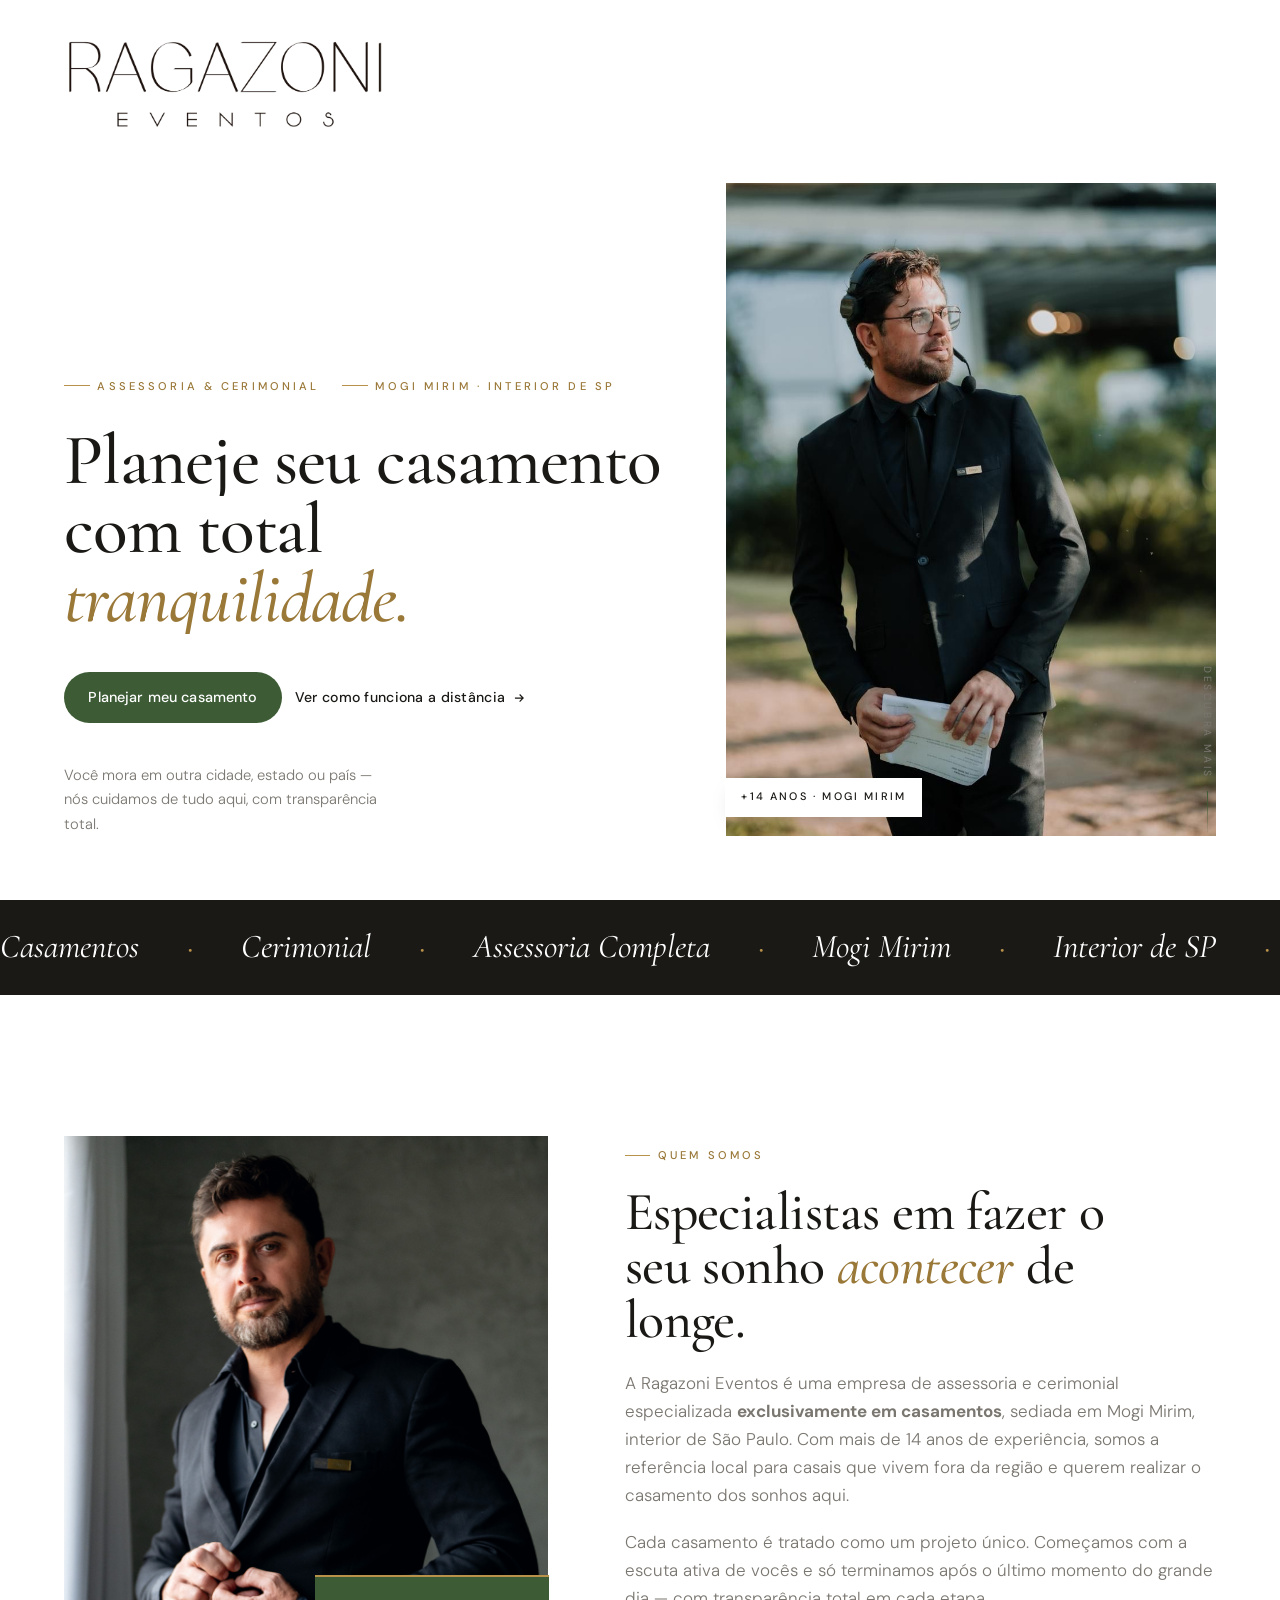
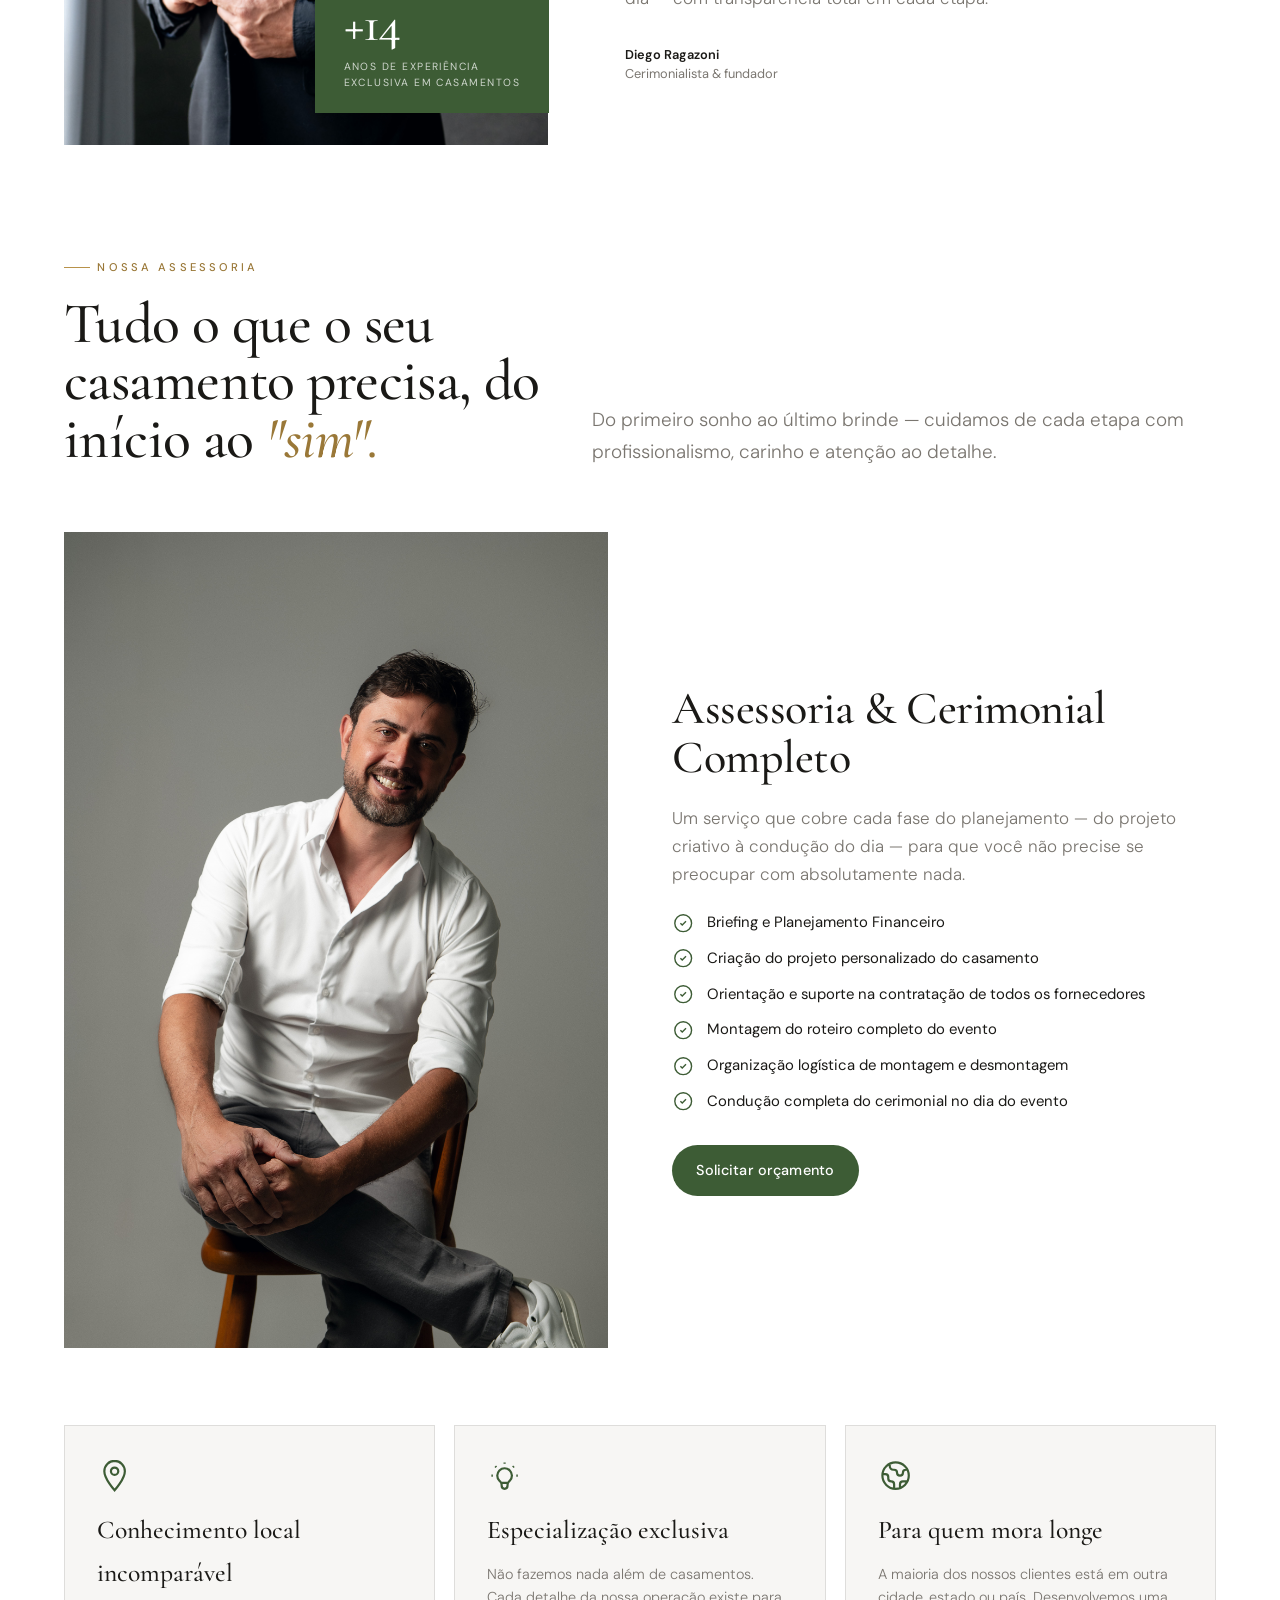
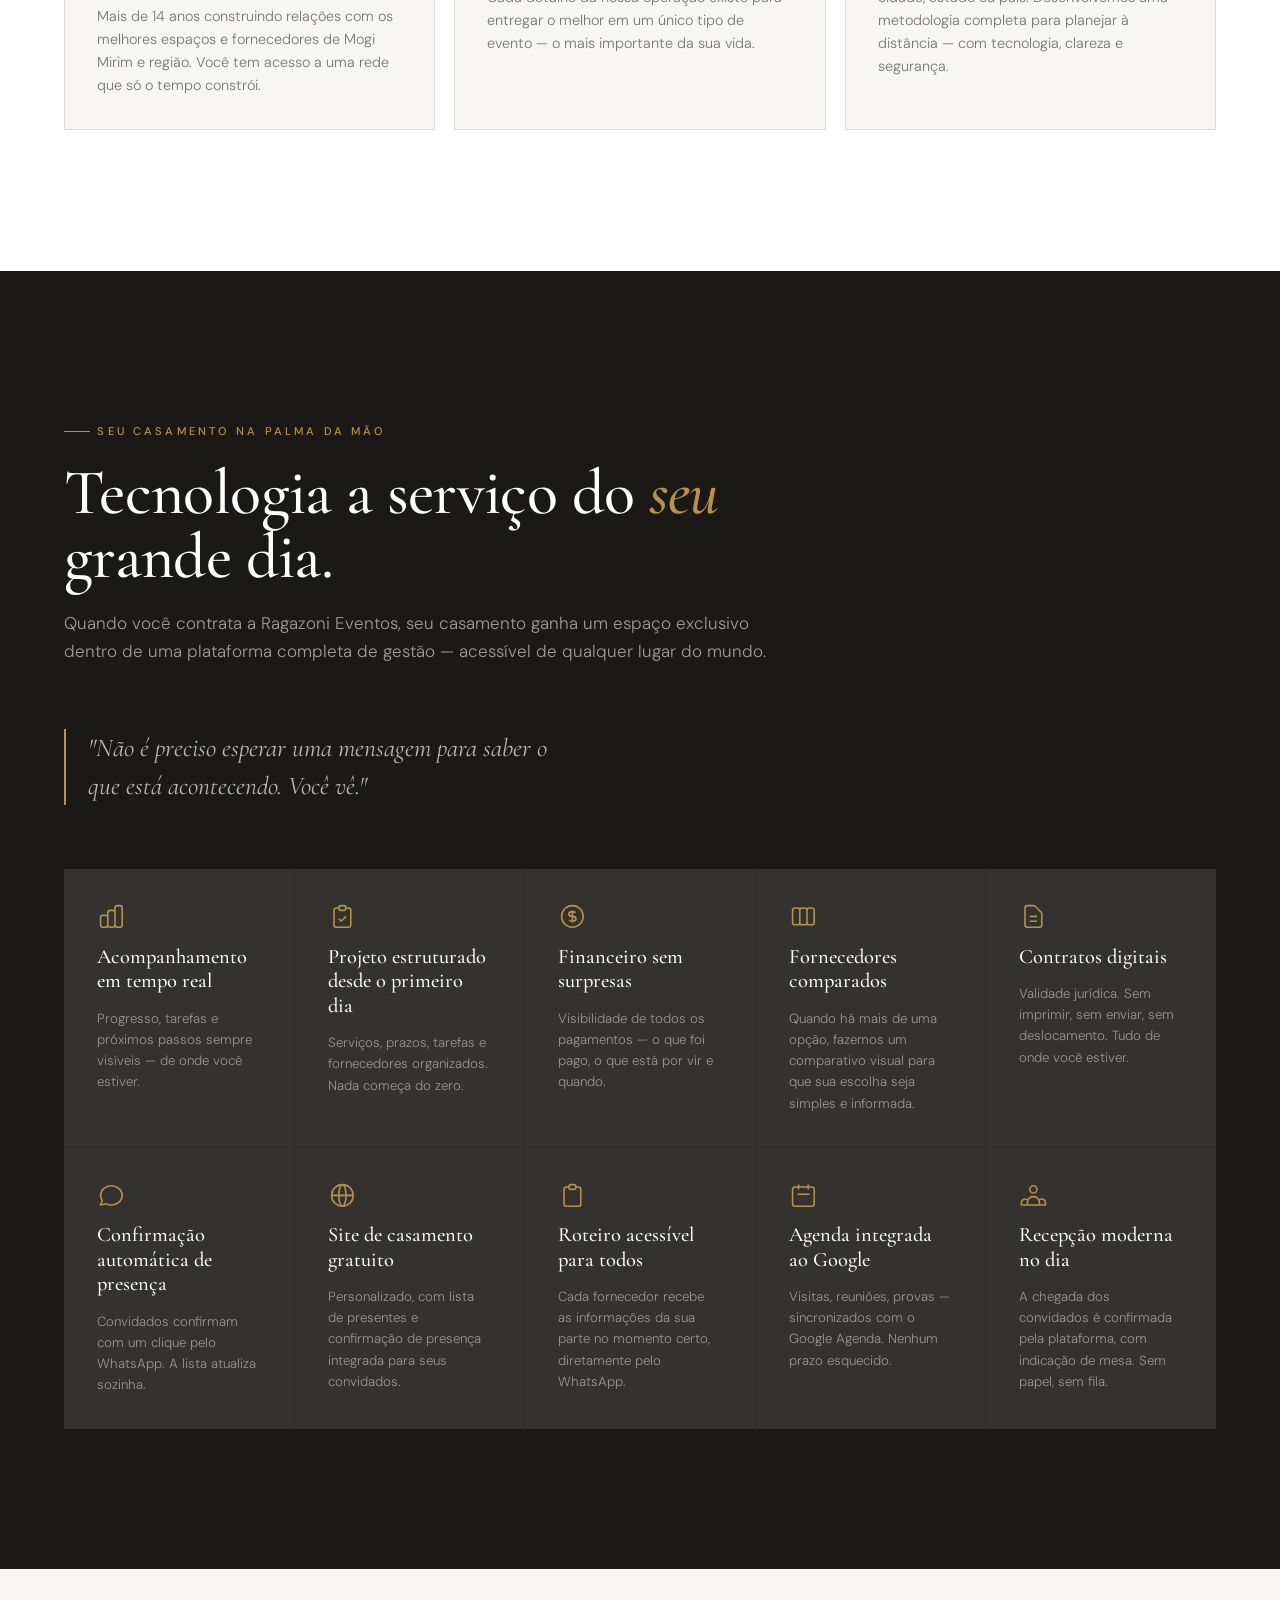
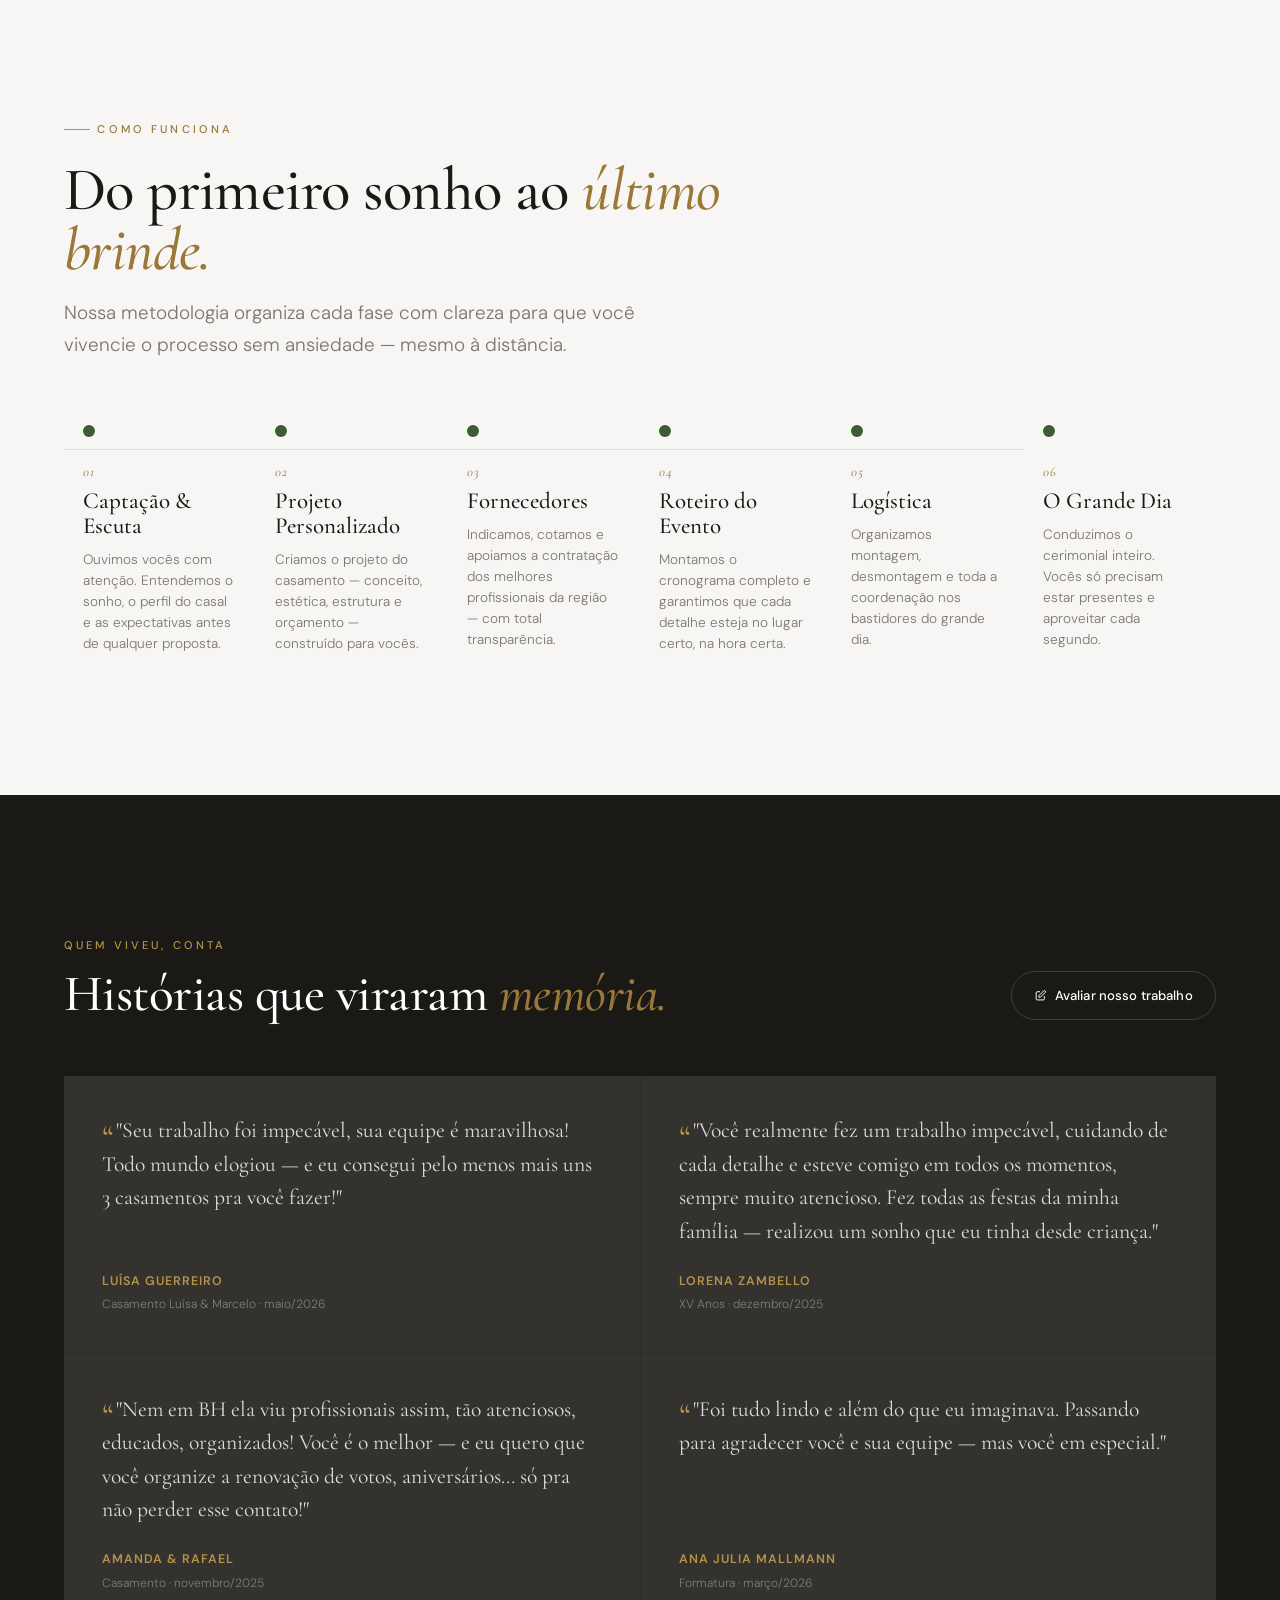
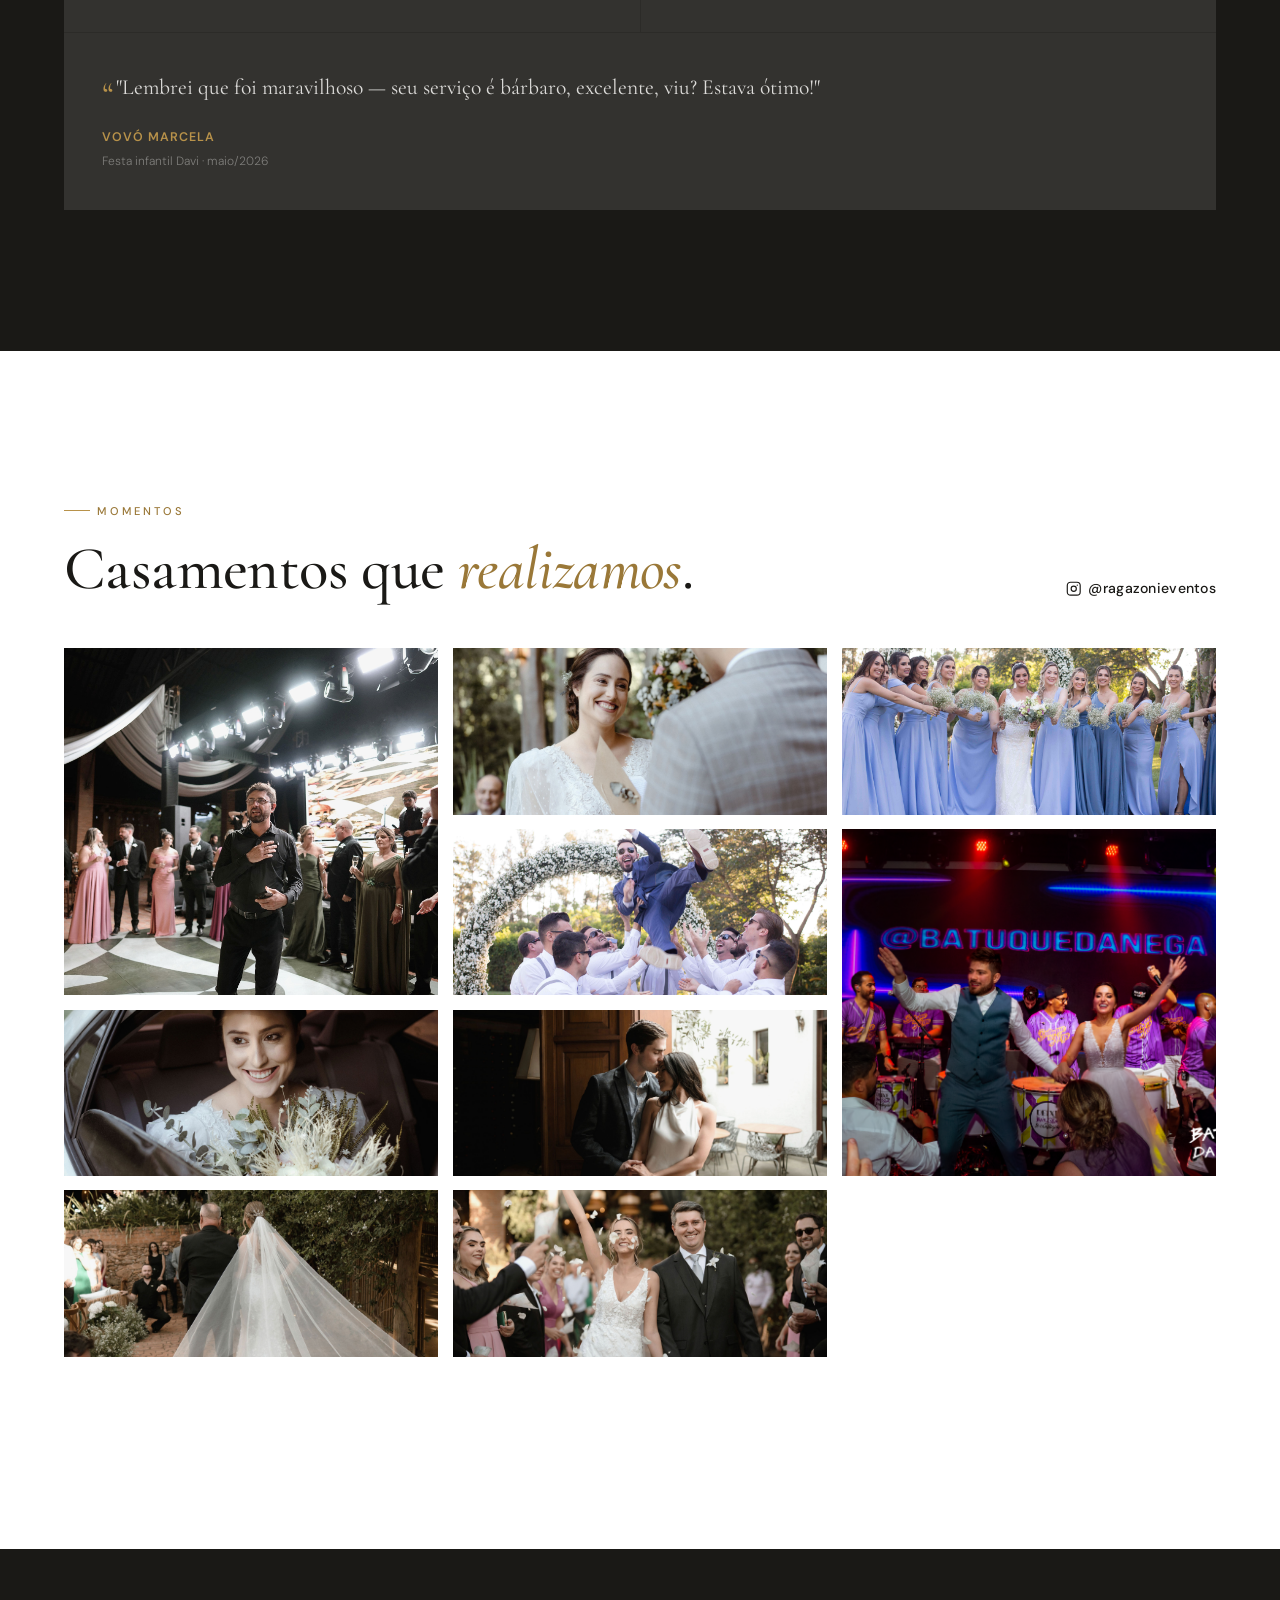
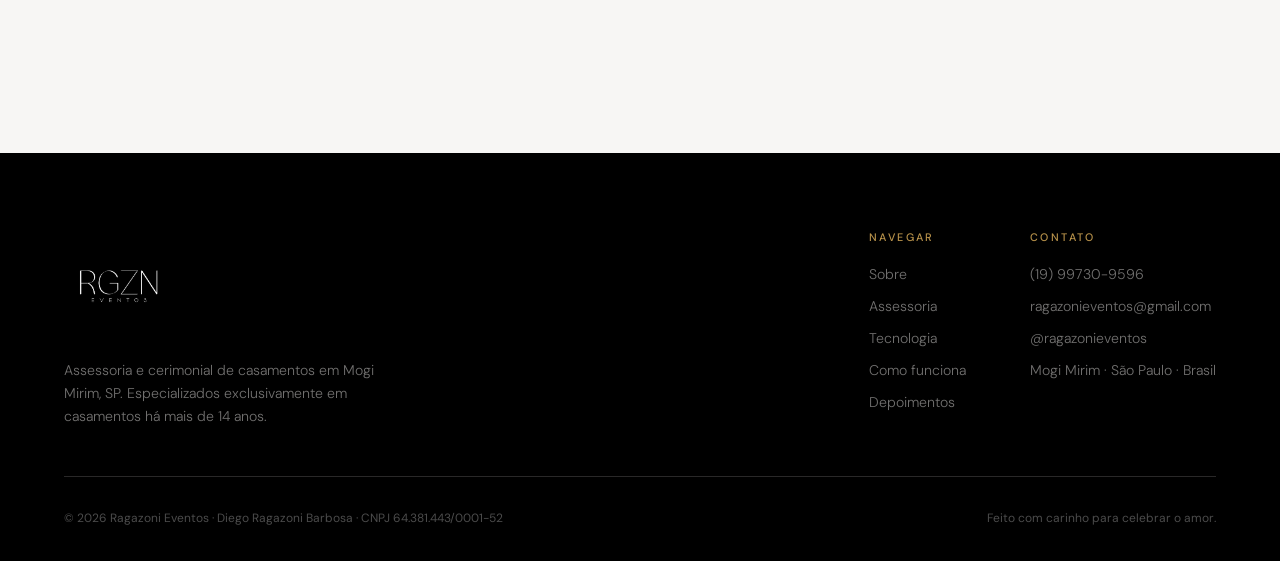
==== index.html @ 775c75b3 "Fotos reais adicionadas" ====
<!DOCTYPE html>
<html lang="pt-BR">
<head>
<meta charset="UTF-8" />
<meta name="viewport" content="width=device-width, initial-scale=1.0" />
<title>Ragazoni Eventos — Assessoria &amp; Cerimonial de Casamentos</title>
<meta name="description" content="Assessoria e cerimonial de casamentos em Mogi Mirim, interior de SP. Especialistas com mais de 14 anos de experiência — planejamento completo, presencial ou à distância." />
<template id="__bundler_thumbnail" data-bg-color="#FFFFFF">
  <svg viewBox="0 0 400 400" xmlns="http://www.w3.org/2000/svg">
    <rect width="400" height="400" fill="#FFFFFF"/>
    <text x="200" y="170" font-family="Georgia,serif" font-size="72" font-weight="300" fill="#1A1916" text-anchor="middle" letter-spacing="8">RGZN</text>
    <text x="200" y="215" font-family="Georgia,serif" font-size="18" fill="#1A1916" text-anchor="middle" letter-spacing="14">EVENTOS</text>
    <line x1="120" y1="240" x2="280" y2="240" stroke="#3d5c35" stroke-width="1.5"/>
    <text x="200" y="268" font-family="Georgia,serif" font-size="13" fill="#b8924a" text-anchor="middle" letter-spacing="4">MOGI MIRIM · SP</text>
  </svg>
</template>
<link rel="stylesheet" href="styles.css" />
</head>
<body>

<!-- ============ NAV ============ -->
<header class="nav" id="nav">
  <div class="container nav-inner">
    <a href="#topo" aria-label="Ragazoni Eventos — Início">
      <img src="logo-horizontal.jpg" alt="Ragazoni Eventos" class="brand-logo" />
    </a>
    <nav class="nav-links">
      <a href="#sobre">Sobre</a>
      <a href="#assessoria">Assessoria</a>
      <a href="#tecnologia">Tecnologia</a>
      <a href="#como">Como funciona</a>
      <a href="#depoimentos">Depoimentos</a>
      <a href="#contato">Contato</a>
    </nav>
    <div class="nav-cta">
      <a href="https://wa.me/5519997309596" target="_blank" rel="noopener" class="btn btn-primary">
        <svg viewBox="0 0 24 24" fill="currentColor"><path d="M.057 24l1.687-6.163a11.867 11.867 0 01-1.587-5.946C.16 5.335 5.495 0 12.05 0a11.82 11.82 0 018.413 3.488 11.82 11.82 0 013.48 8.414c-.003 6.557-5.338 11.892-11.893 11.892a11.9 11.9 0 01-5.688-1.448L.057 24zm6.597-3.807c1.676.995 3.276 1.591 5.392 1.592 5.448 0 9.886-4.434 9.889-9.885.002-5.462-4.415-9.89-9.881-9.892-5.452 0-9.887 4.434-9.889 9.884-.001 2.225.651 3.891 1.746 5.634l-.999 3.648 3.742-.981z"/></svg>
        Falar conosco
      </a>
      <button class="nav-burger" id="burger" aria-label="Menu"><span></span><span></span><span></span></button>
    </div>
  </div>
</header>

<!-- ============ MOBILE MENU ============ -->
<nav class="mobile-menu" id="mobileMenu">
  <a href="#sobre">Sobre <span>01</span></a>
  <a href="#assessoria">Assessoria <span>02</span></a>
  <a href="#tecnologia">Tecnologia <span>03</span></a>
  <a href="#como">Como funciona <span>04</span></a>
  <a href="#depoimentos">Depoimentos <span>05</span></a>
  <a href="#playlists">Playlists <span>06</span></a>
  <a href="#contato">Contato <span>07</span></a>
  <div class="mm-foot">Mogi Mirim · SP · @ragazonieventos</div>
</nav>

<main id="topo">

  <!-- ============ HERO ============ -->
  <section class="hero container" data-screen-label="Hero">
    <div class="hero-grid">
      <div class="hero-copy">
        <div class="hero-tag">
          <span class="eyebrow">Assessoria &amp; Cerimonial</span>
          <span class="eyebrow">Mogi Mirim · Interior de SP</span>
        </div>
        <h1>
          <span class="word"><span style="--wd:.05s">Planeje</span></span>
          <span class="word"><span style="--wd:.12s">seu</span></span>
          <span class="word"><span style="--wd:.19s">casamento</span></span><br/>
          <span class="word"><span style="--wd:.26s">com</span></span>
          <span class="word"><span style="--wd:.33s">total</span></span><br/>
          <span class="word"><span style="--wd:.40s"><em>tranquilidade.</em></span></span>
        </h1>
        <div class="hero-bottom">
          <div class="hero-actions">
            <a href="#contato" class="btn btn-primary">Planejar meu casamento</a>
            <a href="#tecnologia" class="link-arrow">Ver como funciona a distância
              <svg viewBox="0 0 24 24" fill="none" stroke="currentColor" stroke-width="2"><path d="M5 12h14M13 6l6 6-6 6"/></svg>
            </a>
          </div>
          <p class="hero-note">Você mora em outra cidade, estado ou país — nós cuidamos de tudo aqui, com transparência total.</p>
        </div>
      </div>
      <figure class="hero-figure" data-reveal style="--d:.2s">
        <img src="hero.jpeg" alt="Diego Ragazoni — Cerimonialista" style="width:100%;height:100%;object-fit:cover;display:block;" />
        <figcaption class="fig-cap">+14 anos · Mogi Mirim</figcaption>
      </figure>
    </div>
    <div class="hero-scroll">Descubra mais</div>
  </section>

  <!-- ============ MARQUEE ============ -->
  <div class="marquee" aria-hidden="true">
    <div class="marquee-track">
      <span>Casamentos</span><span>Cerimonial</span><span>Assessoria Completa</span><span>Mogi Mirim</span><span>Interior de SP</span><span>Planejamento à Distância</span>
      <span>Casamentos</span><span>Cerimonial</span><span>Assessoria Completa</span><span>Mogi Mirim</span><span>Interior de SP</span><span>Planejamento à Distância</span>
    </div>
  </div>

  <!-- ============ SOBRE ============ -->
  <section class="section" id="sobre" data-screen-label="Sobre" style="padding-bottom:clamp(2rem,4vw,4rem)">
    <div class="container sobre-grid">
      <figure class="sobre-figure" data-reveal>
        <img src="sobre.jpg" alt="Diego Ragazoni — Cerimonialista & Fundador" style="width:100%;flex:1;min-height:480px;object-fit:cover;display:block;" />
        <div class="sobre-card">
          <div class="sc-num">+14</div>
          <div class="sc-label">anos de experiência<br/>exclusiva em casamentos</div>
        </div>
      </figure>
      <div class="sobre-body" data-reveal style="--d:.12s">
        <span class="eyebrow">Quem somos</span>
        <h2 class="display">Especialistas em fazer o seu sonho <em>acontecer</em> de longe.</h2>
        <p>A Ragazoni Eventos é uma empresa de assessoria e cerimonial especializada <strong>exclusivamente em casamentos</strong>, sediada em Mogi Mirim, interior de São Paulo. Com mais de 14 anos de experiência, somos a referência local para casais que vivem fora da região e querem realizar o casamento dos sonhos aqui.</p>
        <p>Cada casamento é tratado como um projeto único. Começamos com a escuta ativa de vocês e só terminamos após o último momento do grande dia — com transparência total em cada etapa.</p>
        <div class="sign">
          <span class="who"><b>Diego Ragazoni</b><br/><span>Cerimonialista &amp; fundador</span></span>
        </div>
      </div>
    </div>
    
  </section>

  <!-- ============ ASSESSORIA ============ -->
  <section class="section" id="assessoria" data-screen-label="Assessoria" style="padding-top:clamp(2rem,4vw,4rem)">
    <div class="container">
      <div class="serv-head" data-reveal>
        <div>
          <span class="eyebrow">Nossa assessoria</span>
          <h2 class="display" style="margin-top:1.2rem">Tudo o que o seu casamento precisa, do início ao <em>"sim".</em></h2>
        </div>
        <p class="lead">Do primeiro sonho ao último brinde — cuidamos de cada etapa com profissionalismo, carinho e atenção ao detalhe.</p>
      </div>

      <div class="serv-main" data-reveal>
        <img src="assessoria.jpeg" alt="Assessoria Ragazoni Eventos" style="width:100%;height:100%;min-height:420px;object-fit:cover;display:block;" />
        <div class="serv-body">
          <h3 class="display">Assessoria &amp; Cerimonial Completo</h3>
          <p>Um serviço que cobre cada fase do planejamento — do projeto criativo à condução do dia — para que você não precise se preocupar com absolutamente nada.</p>
          <div class="incl-list">
            <div class="incl-item">
              <span class="ic"><svg viewBox="0 0 24 24" fill="none" stroke="currentColor" stroke-width="1.5"><path d="M9 12l2 2 4-4"/><circle cx="12" cy="12" r="9"/></svg></span>
              <span>Briefing e Planejamento Financeiro</span>
            </div>
            <div class="incl-item">
              <span class="ic"><svg viewBox="0 0 24 24" fill="none" stroke="currentColor" stroke-width="1.5"><path d="M9 12l2 2 4-4"/><circle cx="12" cy="12" r="9"/></svg></span>
              <span>Criação do projeto personalizado do casamento</span>
            </div>
            <div class="incl-item">
              <span class="ic"><svg viewBox="0 0 24 24" fill="none" stroke="currentColor" stroke-width="1.5"><path d="M9 12l2 2 4-4"/><circle cx="12" cy="12" r="9"/></svg></span>
              <span>Orientação e suporte na contratação de todos os fornecedores</span>
            </div>
            <div class="incl-item">
              <span class="ic"><svg viewBox="0 0 24 24" fill="none" stroke="currentColor" stroke-width="1.5"><path d="M9 12l2 2 4-4"/><circle cx="12" cy="12" r="9"/></svg></span>
              <span>Montagem do roteiro completo do evento</span>
            </div>
            <div class="incl-item">
              <span class="ic"><svg viewBox="0 0 24 24" fill="none" stroke="currentColor" stroke-width="1.5"><path d="M9 12l2 2 4-4"/><circle cx="12" cy="12" r="9"/></svg></span>
              <span>Organização logística de montagem e desmontagem</span>
            </div>
            <div class="incl-item">
              <span class="ic"><svg viewBox="0 0 24 24" fill="none" stroke="currentColor" stroke-width="1.5"><path d="M9 12l2 2 4-4"/><circle cx="12" cy="12" r="9"/></svg></span>
              <span>Condução completa do cerimonial no dia do evento</span>
            </div>
          </div>
          <a href="#contato" class="btn btn-primary" style="align-self:flex-start; margin-top:.6rem">Solicitar orçamento</a>
        </div>
      </div>

      <div class="promises" data-reveal>
        <div class="promise">
          <div class="p-icon"><svg viewBox="0 0 24 24" fill="none" stroke="currentColor" stroke-width="1.5"><path d="M12 2C8.13 2 5 5.13 5 9c0 5.25 7 13 7 13s7-7.75 7-13c0-3.87-3.13-7-7-7zm0 9.5c-1.38 0-2.5-1.12-2.5-2.5s1.12-2.5 2.5-2.5 2.5 1.12 2.5 2.5-1.12 2.5-2.5 2.5z"/></svg></div>
          <h4>Conhecimento local incomparável</h4>
          <p>Mais de 14 anos construindo relações com os melhores espaços e fornecedores de Mogi Mirim e região. Você tem acesso a uma rede que só o tempo constrói.</p>
        </div>
        <div class="promise">
          <div class="p-icon"><svg viewBox="0 0 24 24" fill="none" stroke="currentColor" stroke-width="1.5"><path d="M9.663 17h4.673M12 3v1m6.364 1.636l-.707.707M21 12h-1M4 12H3m3.343-5.657l-.707-.707m2.828 9.9a5 5 0 117.072 0l-.548.547A3.374 3.374 0 0014 18.469V19a2 2 0 11-4 0v-.531c0-.895-.356-1.754-.988-2.386l-.548-.547z"/></svg></div>
          <h4>Especialização exclusiva</h4>
          <p>Não fazemos nada além de casamentos. Cada detalhe da nossa operação existe para entregar o melhor em um único tipo de evento — o mais importante da sua vida.</p>
        </div>
        <div class="promise">
          <div class="p-icon"><svg viewBox="0 0 24 24" fill="none" stroke="currentColor" stroke-width="1.5"><path d="M3.055 11H5a2 2 0 012 2v1a2 2 0 002 2 2 2 0 012 2v2.945M8 3.935V5.5A2.5 2.5 0 0010.5 8h.5a2 2 0 012 2 2 2 0 104 0 2 2 0 012-2h1.064M15 20.488V18a2 2 0 012-2h3.064M21 12a9 9 0 11-18 0 9 9 0 0118 0z"/></svg></div>
          <h4>Para quem mora longe</h4>
          <p>A maioria dos nossos clientes está em outra cidade, estado ou país. Desenvolvemos uma metodologia completa para planejar à distância — com tecnologia, clareza e segurança.</p>
        </div>
      </div>
    </div>
  </section>

  <!-- ============ TECNOLOGIA ============ -->
  <section class="section tech" id="tecnologia" data-screen-label="Tecnologia">
    <div class="container">
      <div class="tech-head" data-reveal>
        <span class="eyebrow">Seu casamento na palma da mão</span>
        <h2 class="display">Tecnologia a serviço do <em>seu</em> grande dia.</h2>
        <p>Quando você contrata a Ragazoni Eventos, seu casamento ganha um espaço exclusivo dentro de uma plataforma completa de gestão — acessível de qualquer lugar do mundo.</p>
      </div>
      <p class="tech-quote" data-reveal>"Não é preciso esperar uma mensagem para saber o que está acontecendo. Você vê."</p>
      <div class="tech-grid" data-reveal>
        <div class="tech-card">
          <div class="tc-icon"><svg viewBox="0 0 24 24" fill="none" stroke="currentColor" stroke-width="1.3"><path d="M9 19v-6a2 2 0 00-2-2H5a2 2 0 00-2 2v6a2 2 0 002 2h2a2 2 0 002-2zm0 0V9a2 2 0 012-2h2a2 2 0 012 2v10m-6 0a2 2 0 002 2h2a2 2 0 002-2m0 0V5a2 2 0 012-2h2a2 2 0 012 2v14a2 2 0 01-2 2h-2a2 2 0 01-2-2z"/></svg></div>
          <h4>Acompanhamento em tempo real</h4>
          <p>Progresso, tarefas e próximos passos sempre visíveis — de onde você estiver.</p>
        </div>
        <div class="tech-card">
          <div class="tc-icon"><svg viewBox="0 0 24 24" fill="none" stroke="currentColor" stroke-width="1.3"><path d="M9 5H7a2 2 0 00-2 2v12a2 2 0 002 2h10a2 2 0 002-2V7a2 2 0 00-2-2h-2M9 5a2 2 0 002 2h2a2 2 0 002-2M9 5a2 2 0 012-2h2a2 2 0 012 2m-6 9l2 2 4-4"/></svg></div>
          <h4>Projeto estruturado desde o primeiro dia</h4>
          <p>Serviços, prazos, tarefas e fornecedores organizados. Nada começa do zero.</p>
        </div>
        <div class="tech-card">
          <div class="tc-icon"><svg viewBox="0 0 24 24" fill="none" stroke="currentColor" stroke-width="1.3"><path d="M12 8c-1.657 0-3 .895-3 2s1.343 2 3 2 3 .895 3 2-1.343 2-3 2m0-8c1.11 0 2.08.402 2.599 1M12 8V7m0 1v8m0 0v1m0-1c-1.11 0-2.08-.402-2.599-1M21 12a9 9 0 11-18 0 9 9 0 0118 0z"/></svg></div>
          <h4>Financeiro sem surpresas</h4>
          <p>Visibilidade de todos os pagamentos — o que foi pago, o que está por vir e quando.</p>
        </div>
        <div class="tech-card">
          <div class="tc-icon"><svg viewBox="0 0 24 24" fill="none" stroke="currentColor" stroke-width="1.3"><path d="M9 17V7m0 10a2 2 0 01-2 2H5a2 2 0 01-2-2V7a2 2 0 012-2h2a2 2 0 012 2m0 10a2 2 0 002 2h2a2 2 0 002-2M9 7a2 2 0 012-2h2a2 2 0 012 2m0 10V7m0 10a2 2 0 002 2h2a2 2 0 002-2V7a2 2 0 00-2-2h-2a2 2 0 00-2 2"/></svg></div>
          <h4>Fornecedores comparados</h4>
          <p>Quando há mais de uma opção, fazemos um comparativo visual para que sua escolha seja simples e informada.</p>
        </div>
        <div class="tech-card">
          <div class="tc-icon"><svg viewBox="0 0 24 24" fill="none" stroke="currentColor" stroke-width="1.3"><path d="M9 12h6m-6 4h6m2 5H7a2 2 0 01-2-2V5a2 2 0 012-2h5.586a1 1 0 01.707.293l5.414 5.414a1 1 0 01.293.707V19a2 2 0 01-2 2z"/></svg></div>
          <h4>Contratos digitais</h4>
          <p>Validade jurídica. Sem imprimir, sem enviar, sem deslocamento. Tudo de onde você estiver.</p>
        </div>
        <div class="tech-card">
          <div class="tc-icon"><svg viewBox="0 0 24 24" fill="none" stroke="currentColor" stroke-width="1.3"><path d="M8 12h.01M12 12h.01M16 12h.01M21 12c0 4.418-4.03 8-9 8a9.863 9.863 0 01-4.255-.949L3 20l1.395-3.72C3.512 15.042 3 13.574 3 12c0-4.418 4.03-8 9-8s9 3.582 9 8z"/></svg></div>
          <h4>Confirmação automática de presença</h4>
          <p>Convidados confirmam com um clique pelo WhatsApp. A lista atualiza sozinha.</p>
        </div>
        <div class="tech-card">
          <div class="tc-icon"><svg viewBox="0 0 24 24" fill="none" stroke="currentColor" stroke-width="1.3"><path d="M21 12a9 9 0 01-9 9m9-9a9 9 0 00-9-9m9 9H3m9 9a9 9 0 01-9-9m9 9c1.657 0 3-4.03 3-9s-1.343-9-3-9m0 18c-1.657 0-3-4.03-3-9s1.343-9 3-9m-9 9a9 9 0 019-9"/></svg></div>
          <h4>Site de casamento gratuito</h4>
          <p>Personalizado, com lista de presentes e confirmação de presença integrada para seus convidados.</p>
        </div>
        <div class="tech-card">
          <div class="tc-icon"><svg viewBox="0 0 24 24" fill="none" stroke="currentColor" stroke-width="1.3"><path d="M9 5H7a2 2 0 00-2 2v12a2 2 0 002 2h10a2 2 0 002-2V7a2 2 0 00-2-2h-2M9 5a2 2 0 002 2h2a2 2 0 002-2M9 5a2 2 0 012-2h2a2 2 0 012 2"/></svg></div>
          <h4>Roteiro acessível para todos</h4>
          <p>Cada fornecedor recebe as informações da sua parte no momento certo, diretamente pelo WhatsApp.</p>
        </div>
        <div class="tech-card">
          <div class="tc-icon"><svg viewBox="0 0 24 24" fill="none" stroke="currentColor" stroke-width="1.3"><path d="M8 7V3m8 4V3m-9 8h10M5 21h14a2 2 0 002-2V7a2 2 0 00-2-2H5a2 2 0 00-2 2v12a2 2 0 002 2z"/></svg></div>
          <h4>Agenda integrada ao Google</h4>
          <p>Visitas, reuniões, provas — sincronizados com o Google Agenda. Nenhum prazo esquecido.</p>
        </div>
        <div class="tech-card">
          <div class="tc-icon"><svg viewBox="0 0 24 24" fill="none" stroke="currentColor" stroke-width="1.3"><path d="M17 20h5v-2a3 3 0 00-5.356-1.857M17 20H7m10 0v-2c0-.656-.126-1.283-.356-1.857M7 20H2v-2a3 3 0 015.356-1.857M7 20v-2c0-.656.126-1.283.356-1.857m0 0a5.002 5.002 0 019.288 0M15 7a3 3 0 11-6 0 3 3 0 016 0z"/></svg></div>
          <h4>Recepção moderna no dia</h4>
          <p>A chegada dos convidados é confirmada pela plataforma, com indicação de mesa. Sem papel, sem fila.</p>
        </div>
      </div>
    </div>
  </section>

  <!-- ============ COMO FUNCIONA ============ -->
  <section class="section steps-wrap" id="como" data-screen-label="Como funciona">
    <div class="container">
      <div class="steps-head" data-reveal>
        <span class="eyebrow">Como funciona</span>
        <h2 class="display">Do primeiro sonho ao <em>último brinde.</em></h2>
        <p class="lead">Nossa metodologia organiza cada fase com clareza para que você vivencie o processo sem ansiedade — mesmo à distância.</p>
      </div>
      <div class="steps">
        <div class="step" data-reveal>
          <div class="dot"></div>
          <div class="s-num">01</div>
          <h4>Captação &amp; Escuta</h4>
          <p>Ouvimos vocês com atenção. Entendemos o sonho, o perfil do casal e as expectativas antes de qualquer proposta.</p>
        </div>
        <div class="step" data-reveal style="--d:.07s">
          <div class="dot"></div>
          <div class="s-num">02</div>
          <h4>Projeto Personalizado</h4>
          <p>Criamos o projeto do casamento — conceito, estética, estrutura e orçamento — construído para vocês.</p>
        </div>
        <div class="step" data-reveal style="--d:.14s">
          <div class="dot"></div>
          <div class="s-num">03</div>
          <h4>Fornecedores</h4>
          <p>Indicamos, cotamos e apoiamos a contratação dos melhores profissionais da região — com total transparência.</p>
        </div>
        <div class="step" data-reveal style="--d:.21s">
          <div class="dot"></div>
          <div class="s-num">04</div>
          <h4>Roteiro do Evento</h4>
          <p>Montamos o cronograma completo e garantimos que cada detalhe esteja no lugar certo, na hora certa.</p>
        </div>
        <div class="step" data-reveal style="--d:.28s">
          <div class="dot"></div>
          <div class="s-num">05</div>
          <h4>Logística</h4>
          <p>Organizamos montagem, desmontagem e toda a coordenação nos bastidores do grande dia.</p>
        </div>
        <div class="step" data-reveal style="--d:.35s">
          <div class="dot"></div>
          <div class="s-num">06</div>
          <h4>O Grande Dia</h4>
          <p>Conduzimos o cerimonial inteiro. Vocês só precisam estar presentes e aproveitar cada segundo.</p>
        </div>
      </div>
    </div>
  </section>

  <!-- DEPOIMENTOS -->
  <section class="section depo" id="depoimentos" data-screen-label="Depoimentos">
    <div class="container">
      <div class="depo-head" data-reveal>
        <div>
          <span class="eyebrow center">Quem viveu, conta</span>
          <h2 class="display">Histórias que viraram <em>memória.</em></h2>
        </div>
        <!-- Substitua o link abaixo pelo seu Google Forms ou outro formulário de avaliação -->
        <a href="https://docs.google.com/forms/d/e/1FAIpQLSdpJJK5WQ9oiyHjJHYZZjYs6Ups3S8iKVOfT5JisiOvxKSLsw/viewform" target="_blank" rel="noopener" class="btn btn-ghost on-dark depo-review-btn" id="reviewLink">
          <svg viewBox="0 0 24 24" fill="none" stroke="currentColor" stroke-width="1.8" style="width:1em;height:1em"><path d="M11 5H6a2 2 0 00-2 2v11a2 2 0 002 2h11a2 2 0 002-2v-5m-1.414-9.414a2 2 0 112.828 2.828L11.828 15H9v-2.828l8.586-8.586z"/></svg>
          Avaliar nosso trabalho
        </a>
      </div>

      <div class="depo-grid" data-reveal>
        <blockquote class="depo-card">
          <p>"Seu trabalho foi impecável, sua equipe é maravilhosa! Todo mundo elogiou — e eu consegui pelo menos mais uns 3 casamentos pra você fazer!"</p>
          <footer><strong>Luísa Guerreiro</strong><span>Casamento Luísa &amp; Marcelo · maio/2026</span></footer>
        </blockquote>
        <blockquote class="depo-card">
          <p>"Você realmente fez um trabalho impecável, cuidando de cada detalhe e esteve comigo em todos os momentos, sempre muito atencioso. Fez todas as festas da minha família — realizou um sonho que eu tinha desde criança."</p>
          <footer><strong>Lorena Zambello</strong><span>XV Anos · dezembro/2025</span></footer>
        </blockquote>
        <blockquote class="depo-card">
          <p>"Nem em BH ela viu profissionais assim, tão atenciosos, educados, organizados! Você é o melhor — e eu quero que você organize a renovação de votos, aniversários… só pra não perder esse contato!"</p>
          <footer><strong>Amanda &amp; Rafael</strong><span>Casamento · novembro/2025</span></footer>
        </blockquote>
        <blockquote class="depo-card">
          <p>"Foi tudo lindo e além do que eu imaginava. Passando para agradecer você e sua equipe — mas você em especial."</p>
          <footer><strong>Ana Julia Mallmann</strong><span>Formatura · março/2026</span></footer>
        </blockquote>
        <blockquote class="depo-card">
          <p>"Lembrei que foi maravilhoso — seu serviço é bárbaro, excelente, viu? Estava ótimo!"</p>
          <footer><strong>Vovó Marcela</strong><span>Festa infantil Davi · maio/2026</span></footer>
        </blockquote>
      </div>
    </div>
  </section>

  <!-- GALERIA / INSTAGRAM FEED -->
  <section class="section" id="galeria" data-screen-label="Galeria">
    <div class="container">
      <div class="gal-head" data-reveal>
        <div>
          <span class="eyebrow">Momentos</span>
          <h2 class="display" style="margin-top:1.2rem">Casamentos que <em>realizamos</em>.</h2>
        </div>
        <a href="https://www.instagram.com/ragazonieventos/" target="_blank" rel="noopener" class="link-arrow">
          <svg viewBox="0 0 24 24" fill="none" stroke="currentColor" stroke-width="1.8" style="width:1.1em;height:1.1em"><rect x="2" y="2" width="20" height="20" rx="5"/><circle cx="12" cy="12" r="4"/><circle cx="17.5" cy="6.5" r="1" fill="currentColor" stroke="none"/></svg>
          @ragazonieventos
        </a>
      </div>

      <!-- Feed do Instagram via Behold.so
           PARA ATIVAR:
           1. Crie conta gratuita em https://behold.so
           2. Conecte @ragazonieventos
           3. Copie o Feed ID e substitua "SEU_FEED_ID_AQUI" abaixo -->
      <div class="gallery" data-reveal style="margin-bottom:clamp(2rem,4vw,3.5rem)">
        <img src="gal1.jpg" class="g1" alt="Casamento Ragazoni" style="object-fit:cover;width:100%;height:100%;" />
        <img src="gal2.jpg" class="g2" alt="Casamento Ragazoni" style="object-fit:cover;width:100%;height:100%;" />
        <img src="gal3.jpg" class="g3" alt="Casamento Ragazoni" style="object-fit:cover;width:100%;height:100%;" />
        <img src="gal4.jpg" class="g4" alt="Casamento Ragazoni" style="object-fit:cover;width:100%;height:100%;" />
        <img src="gal5.jpg" class="g5" alt="Casamento Ragazoni" style="object-fit:cover;width:100%;height:100%;" />
        <img src="gal6.jpg" class="g6" alt="Casamento Ragazoni" style="object-fit:cover;width:100%;height:100%;" />
        <img src="gal7.jpg" class="g7" alt="Casamento Ragazoni" style="object-fit:cover;width:100%;height:100%;" />
        <img src="gal8.jpg" class="g8" alt="Casamento Ragazoni" style="object-fit:cover;width:100%;height:100%;" />
        <img src="gal9.jpg" alt="Casamento Ragazoni" style="object-fit:cover;width:100%;height:100%;grid-column:span 2;" />
      </div>

      <div class="insta-feed" id="instaFeed" data-reveal>
        <behold-widget feed-id="JqLHP2plxwGAq8AeRZo6"></behold-widget>
      </div>


    </div>
  </section>

  <!-- SPOTIFY — PLAYLISTS -->
  <section class="section spotify-section" id="playlists" data-screen-label="Playlists">
    <div class="container">
      <div class="spotify-head" data-reveal>
        <div>
          <span class="eyebrow">Trilha sonora do seu casamento</span>
          <h2 class="display" style="margin-top:1.2rem">Playlists criadas para cada <em>momento.</em></h2>
        </div>
        <p class="lead">Do silêncio antes da entrada ao último hit da noite — deixe a música contar a história de vocês.</p>
      </div>
      <div class="spotify-grid" data-reveal>
        <div class="sp-card">
          <div class="sp-label">
            <svg viewBox="0 0 24 24" fill="currentColor" class="sp-icon"><path d="M12 0C5.4 0 0 5.4 0 12s5.4 12 12 12 12-5.4 12-12S18.66 0 12 0zm5.521 17.34c-.24.359-.66.48-1.021.24-2.82-1.74-6.36-2.101-10.561-1.141-.418.122-.779-.179-.899-.539-.12-.421.18-.78.54-.9 4.56-1.021 8.52-.6 11.64 1.32.42.18.479.659.301 1.02zm1.44-3.3c-.301.42-.841.6-1.262.3-3.239-1.98-8.159-2.58-11.939-1.38-.479.12-1.02-.12-1.14-.6-.12-.48.12-1.021.6-1.141C9.6 9.9 15 10.561 18.72 12.84c.361.181.54.78.241 1.2zm.12-3.36C15.24 8.4 8.82 8.16 5.16 9.301c-.6.179-1.2-.181-1.38-.721-.18-.601.18-1.2.72-1.381 4.26-1.26 11.28-1.02 15.721 1.621.539.3.719 1.02.419 1.56-.299.421-1.02.599-1.559.3z"/></svg>
            Início de Festa
          </div>
          <iframe src="https://open.spotify.com/embed/playlist/0Blva4NDQoCldiAorhNxaw?utm_source=generator&theme=0" width="100%" height="152" frameborder="0" allowtransparency="true" allow="autoplay; clipboard-write; encrypted-media; fullscreen; picture-in-picture" loading="lazy" title="Início de Festa"></iframe>
        </div>
        <div class="sp-card">
          <div class="sp-label">
            <svg viewBox="0 0 24 24" fill="currentColor" class="sp-icon"><path d="M12 0C5.4 0 0 5.4 0 12s5.4 12 12 12 12-5.4 12-12S18.66 0 12 0zm5.521 17.34c-.24.359-.66.48-1.021.24-2.82-1.74-6.36-2.101-10.561-1.141-.418.122-.779-.179-.899-.539-.12-.421.18-.78.54-.9 4.56-1.021 8.52-.6 11.64 1.32.42.18.479.659.301 1.02zm1.44-3.3c-.301.42-.841.6-1.262.3-3.239-1.98-8.159-2.58-11.939-1.38-.479.12-1.02-.12-1.14-.6-.12-.48.12-1.021.6-1.141C9.6 9.9 15 10.561 18.72 12.84c.361.181.54.78.241 1.2zm.12-3.36C15.24 8.4 8.82 8.16 5.16 9.301c-.6.179-1.2-.181-1.38-.721-.18-.601.18-1.2.72-1.381 4.26-1.26 11.28-1.02 15.721 1.621.539.3.719 1.02.419 1.56-.299.421-1.02.599-1.559.3z"/></svg>
            Cerimônias com Voz
          </div>
          <iframe src="https://open.spotify.com/embed/playlist/24ijDh5BwjC6wmufmNQzgz?utm_source=generator&theme=0" width="100%" height="152" frameborder="0" allowtransparency="true" allow="autoplay; clipboard-write; encrypted-media; fullscreen; picture-in-picture" loading="lazy" title="Cerimônias com Voz"></iframe>
        </div>
        <div class="sp-card">
          <div class="sp-label">
            <svg viewBox="0 0 24 24" fill="currentColor" class="sp-icon"><path d="M12 0C5.4 0 0 5.4 0 12s5.4 12 12 12 12-5.4 12-12S18.66 0 12 0zm5.521 17.34c-.24.359-.66.48-1.021.24-2.82-1.74-6.36-2.101-10.561-1.141-.418.122-.779-.179-.899-.539-.12-.421.18-.78.54-.9 4.56-1.021 8.52-.6 11.64 1.32.42.18.479.659.301 1.02zm1.44-3.3c-.301.42-.841.6-1.262.3-3.239-1.98-8.159-2.58-11.939-1.38-.479.12-1.02-.12-1.14-.6-.12-.48.12-1.021.6-1.141C9.6 9.9 15 10.561 18.72 12.84c.361.181.54.78.241 1.2zm.12-3.36C15.24 8.4 8.82 8.16 5.16 9.301c-.6.179-1.2-.181-1.38-.721-.18-.601.18-1.2.72-1.381 4.26-1.26 11.28-1.02 15.721 1.621.539.3.719 1.02.419 1.56-.299.421-1.02.599-1.559.3z"/></svg>
            Recepção do Brinde até o Final
          </div>
          <iframe src="https://open.spotify.com/embed/playlist/41YlU81FeG4RvVCF1lmFpB?utm_source=generator&theme=0" width="100%" height="152" frameborder="0" allowtransparency="true" allow="autoplay; clipboard-write; encrypted-media; fullscreen; picture-in-picture" loading="lazy" title="Recepção do Brinde até o Final"></iframe>
        </div>
        <div class="sp-card">
          <div class="sp-label">
            <svg viewBox="0 0 24 24" fill="currentColor" class="sp-icon"><path d="M12 0C5.4 0 0 5.4 0 12s5.4 12 12 12 12-5.4 12-12S18.66 0 12 0zm5.521 17.34c-.24.359-.66.48-1.021.24-2.82-1.74-6.36-2.101-10.561-1.141-.418.122-.779-.179-.899-.539-.12-.421.18-.78.54-.9 4.56-1.021 8.52-.6 11.64 1.32.42.18.479.659.301 1.02zm1.44-3.3c-.301.42-.841.6-1.262.3-3.239-1.98-8.159-2.58-11.939-1.38-.479.12-1.02-.12-1.14-.6-.12-.48.12-1.021.6-1.141C9.6 9.9 15 10.561 18.72 12.84c.361.181.54.78.241 1.2zm.12-3.36C15.24 8.4 8.82 8.16 5.16 9.301c-.6.179-1.2-.181-1.38-.721-.18-.601.18-1.2.72-1.381 4.26-1.26 11.28-1.02 15.721 1.621.539.3.719 1.02.419 1.56-.299.421-1.02.599-1.559.3z"/></svg>
            Cerimônias Instrumental
          </div>
          <iframe src="https://open.spotify.com/embed/playlist/6C3REPRrpHgk3nFzubXErd?utm_source=generator&theme=0" width="100%" height="152" frameborder="0" allowtransparency="true" allow="autoplay; clipboard-write; encrypted-media; fullscreen; picture-in-picture" loading="lazy" title="Cerimônias Instrumental"></iframe>
        </div>
      </div>
    </div>
  </section>

  <!-- ============ CONTATO ============ -->
  <section class="section contato" id="contato" data-screen-label="Contato">
    <div class="container contato-grid">
      <div class="contato-left" data-reveal>
        <span class="eyebrow">Vamos conversar</span>
        <h2 class="display">Bora tirar o seu casamento <em>do papel?</em></h2>
        <p class="lead">Conte um pouco sobre o seu sonho. Respondemos pelo WhatsApp com clareza, sem compromisso — mesmo que vocês estejam do outro lado do mundo.</p>
        <div class="contato-meta">
          <div class="cmeta">
            <span class="ic"><svg viewBox="0 0 24 24" fill="currentColor"><path d="M.057 24l1.687-6.163a11.867 11.867 0 01-1.587-5.946C.16 5.335 5.495 0 12.05 0a11.82 11.82 0 018.413 3.488 11.82 11.82 0 013.48 8.414c-.003 6.557-5.338 11.892-11.893 11.892a11.9 11.9 0 01-5.688-1.448L.057 24zm6.597-3.807c1.676.995 3.276 1.591 5.392 1.592 5.448 0 9.886-4.434 9.889-9.885.002-5.462-4.415-9.89-9.881-9.892-5.452 0-9.887 4.434-9.889 9.884-.001 2.225.651 3.891 1.746 5.634l-.999 3.648 3.742-.981z"/></svg></span>
            <div><div class="t">WhatsApp</div><a class="v" href="https://wa.me/5519997309596" target="_blank" rel="noopener">(19) 99730-9596</a></div>
          </div>
          <div class="cmeta">
            <span class="ic"><svg viewBox="0 0 24 24" fill="none" stroke="currentColor" stroke-width="1.5"><path d="M3 8l7.89 5.26a2 2 0 002.22 0L21 8M5 19h14a2 2 0 002-2V7a2 2 0 00-2-2H5a2 2 0 00-2 2v10a2 2 0 002 2z"/></svg></span>
            <div><div class="t">E-mail</div><a class="v" href="mailto:ragazonieventos@gmail.com">ragazonieventos@gmail.com</a></div>
          </div>
          <div class="cmeta">
            <span class="ic"><svg viewBox="0 0 24 24" fill="none" stroke="currentColor" stroke-width="1.5"><path d="M17.657 16.657L13.414 20.9a1.998 1.998 0 01-2.827 0l-4.244-4.243a8 8 0 1111.314 0z"/><path d="M15 11a3 3 0 11-6 0 3 3 0 016 0z"/></svg></span>
            <div><div class="t">Endereço</div><div class="v">Rua João Miguel Finhane, 244 — Sala 5<br/>Jardim Elite · Mogi Mirim · SP</div></div>
          </div>
          <div class="cmeta">
            <span class="ic"><svg viewBox="0 0 24 24" fill="none" stroke="currentColor" stroke-width="1.5"><rect x="2" y="2" width="20" height="20" rx="5"/><circle cx="12" cy="12" r="4"/><circle cx="17.5" cy="6.5" r="1" fill="currentColor" stroke="none"/></svg></span>
            <div><div class="t">Instagram</div><a class="v" href="https://www.instagram.com/ragazonieventos/" target="_blank" rel="noopener">@ragazonieventos</a></div>
          </div>
        </div>
      </div>

      <form class="form" id="contactForm" data-reveal style="--d:.12s" novalidate>
        <div class="field">
          <label for="nome">Seu nome</label>
          <input type="text" id="nome" name="nome" placeholder="Como podemos chamar vocês?" required />
        </div>
        <div class="row">
          <div class="field">
            <label for="tipo">Data prevista</label>
            <input type="text" id="tipo" name="tipo" placeholder="ex: março/2026 ou a definir" />
          </div>
          <div class="field">
            <label for="cidade">Cidade onde moram</label>
            <input type="text" id="cidade" name="cidade" placeholder="ex: São Paulo – SP" />
          </div>
        </div>
        <div class="field">
          <label for="whats">WhatsApp</label>
          <input type="tel" id="whats" name="whats" placeholder="(00) 00000-0000" required />
        </div>
        <div class="field">
          <label for="msg">Conte sobre o seu sonho</label>
          <textarea id="msg" name="msg" rows="3" placeholder="Número de convidados, estilo, local de interesse..."></textarea>
        </div>
        <button type="submit" class="btn btn-gold">
          <svg viewBox="0 0 24 24" fill="currentColor"><path d="M.057 24l1.687-6.163a11.867 11.867 0 01-1.587-5.946C.16 5.335 5.495 0 12.05 0a11.82 11.82 0 018.413 3.488 11.82 11.82 0 013.48 8.414c-.003 6.557-5.338 11.892-11.893 11.892a11.9 11.9 0 01-5.688-1.448L.057 24zm6.597-3.807c1.676.995 3.276 1.591 5.392 1.592 5.448 0 9.886-4.434 9.889-9.885.002-5.462-4.415-9.89-9.881-9.892-5.452 0-9.887 4.434-9.889 9.884-.001 2.225.651 3.891 1.746 5.634l-.999 3.648 3.742-.981z"/></svg>
          Enviar pelo WhatsApp
        </button>
        <p class="hint">Abrimos uma conversa no WhatsApp com suas informações. Respondemos rapidinho.</p>
      </form>
    </div>
  </section>
</main>

<!-- ============ FOOTER ============ -->
<footer class="footer">
  <div class="container">
    <div class="foot-top">
      <div class="foot-brand">
        <img src="logo-rgzn-white.jpg" alt="Ragazoni Eventos" class="foot-logo" />
        <p>Assessoria e cerimonial de casamentos em Mogi Mirim, SP. Especializados exclusivamente em casamentos há mais de 14 anos.</p>
      </div>
      <div class="foot-cols">
        <div class="foot-col">
          <h5>Navegar</h5>
          <a href="#sobre">Sobre</a>
          <a href="#assessoria">Assessoria</a>
          <a href="#tecnologia">Tecnologia</a>
          <a href="#como">Como funciona</a>
          <a href="#depoimentos">Depoimentos</a>
        </div>
        <div class="foot-col">
          <h5>Contato</h5>
          <a href="https://wa.me/5519997309596" target="_blank" rel="noopener">(19) 99730-9596</a>
          <a href="mailto:ragazonieventos@gmail.com">ragazonieventos@gmail.com</a>
          <a href="https://www.instagram.com/ragazonieventos/" target="_blank" rel="noopener">@ragazonieventos</a>
          <p>Mogi Mirim · São Paulo · Brasil</p>
        </div>
      </div>
    </div>
    <div class="foot-bottom">
      <div>© <span id="year"></span> Ragazoni Eventos · Diego Ragazoni Barbosa · CNPJ 64.381.443/0001-52</div>
      <div>Feito com carinho para celebrar o amor.</div>
    </div>
  </div>
</footer>

<script src="image-slot.js"></script>
<script src="https://w.behold.so/widget.js" type="module"></script>
<script src="script.js"></script>
</body>
</html>
---- styles.css ----
/* ============================================================
   RAGAZONI EVENTOS — Design system v2
   Premium · atemporal · refinado — casamentos exclusivos
   Baseado no briefing oficial da marca
   ============================================================ */

@import url('https://fonts.googleapis.com/css2?family=Cormorant+Garamond:ital,wght@0,400;0,500;0,600;1,400;1,500&family=DM+Sans:ital,opsz,wght@0,9..40,300;0,9..40,400;0,9..40,500;0,9..40,600;1,9..40,400&display=swap');

:root {
  /* palette — briefing oficial */
  --paper:      #FFFFFF;
  --surface:    #F7F6F4;
  --surface-2:  #EEECEA;
  --ink:        #1A1916;
  --ink-soft:   #2e2c28;
  --muted:      #7a7670;
  --muted-2:    #9e9a94;
  --gold:       #b8924a;
  --gold-deep:  #9a7838;
  --gold-soft:  rgba(184,146,74,.14);
  --green:      #3d5c35;
  --green-mid:  #4e7544;
  --green-soft: rgba(61, 92, 53, 0.10);
  --line:       rgba(26, 25, 22, 0.11);
  --line-soft:  rgba(26, 25, 22, 0.07);
  --line-light: rgba(250, 249, 247, 0.16);

  /* type */
  --display: 'Cormorant Garamond', Georgia, serif;
  --sans:    'DM Sans', system-ui, sans-serif;

  /* layout */
  --container: 1280px;
  --pad: clamp(1.25rem, 5vw, 5rem);
  --ease: cubic-bezier(0.22, 1, 0.36, 1);
}

* { margin: 0; padding: 0; box-sizing: border-box; }
html { scroll-behavior: smooth; -webkit-text-size-adjust: 100%; }

body {
  font-family: var(--sans);
  background: var(--paper);
  color: var(--ink);
  line-height: 1.65;
  font-size: 1.0625rem;
  -webkit-font-smoothing: antialiased;
  text-rendering: optimizeLegibility;
  overflow-x: hidden;
}

::selection { background: var(--gold); color: var(--paper); }
img { display: block; max-width: 100%; }
a { color: inherit; text-decoration: none; }
button { font-family: inherit; cursor: pointer; border: none; background: none; }

/* ---------- layout ---------- */
.container {
  width: 100%;
  max-width: var(--container);
  margin: 0 auto;
  padding-inline: var(--pad);
}

.eyebrow {
  font-family: var(--sans);
  font-size: 0.7rem;
  font-weight: 500;
  letter-spacing: 0.28em;
  text-transform: uppercase;
  color: var(--gold-deep);
  display: inline-flex;
  align-items: center;
  gap: 0.7em;
}
.eyebrow::before {
  content: "";
  width: 1.6rem; height: 1px;
  background: var(--gold);
  display: inline-block;
}
.eyebrow.center::before { display: none; }

.display {
  font-family: var(--display);
  font-weight: 500;
  line-height: 1.0;
  letter-spacing: -0.01em;
}
.display em { font-style: italic; color: var(--gold-deep); }

.section { padding-block: clamp(4.5rem, 11vw, 10rem); position: relative; }

.lead {
  font-size: clamp(1rem, 1.5vw, 1.18rem);
  color: var(--muted);
  max-width: 48ch;
  text-wrap: pretty;
  line-height: 1.7;
  font-weight: 300;
}

/* buttons */
.btn {
  display: inline-flex; align-items: center; gap: 0.6em;
  font-weight: 500; font-size: 0.9rem; letter-spacing: 0.01em;
  padding: 0.95em 1.7em; border-radius: 100px;
  transition: transform .4s var(--ease), background .4s var(--ease), color .4s var(--ease), box-shadow .4s var(--ease);
  white-space: nowrap;
}
.btn svg { width: 1.05em; height: 1.05em; }
.btn-primary { background: var(--green); color: var(--paper); }
.btn-primary:hover { background: var(--green-mid); transform: translateY(-2px); box-shadow: 0 14px 36px -14px rgba(26,25,22,.55); }
.btn-gold { background: var(--gold); color: var(--paper); }
.btn-gold:hover { background: var(--gold-deep); transform: translateY(-2px); box-shadow: 0 14px 30px -12px rgba(154,120,56,.55); }
.btn-ghost { border: 1px solid var(--line); color: var(--ink); }
.btn-ghost:hover { border-color: var(--ink); background: var(--ink); color: var(--paper); transform: translateY(-2px); }
.btn-ghost.on-dark { border-color: var(--line-light); color: var(--paper); }
.btn-ghost.on-dark:hover { background: var(--paper); color: var(--ink); border-color: var(--paper); }

.link-arrow {
  display: inline-flex; align-items: center; gap: 0.5em;
  font-weight: 500; font-size: 0.88rem; color: var(--ink); letter-spacing: 0.02em;
}
.link-arrow svg { width: 1em; height: 1em; transition: transform .4s var(--ease); }
.link-arrow:hover svg { transform: translateX(5px); }
.link-arrow.on-gold { color: var(--gold); }

/* reveal */
[data-reveal] {
  opacity: 0; transform: translateY(28px);
  transition: opacity 1s var(--ease), transform 1s var(--ease);
  transition-delay: var(--d, 0s);
}
[data-reveal].is-visible { opacity: 1; transform: none; }
@media (prefers-reduced-motion: reduce) {
  [data-reveal] { opacity: 1; transform: none; transition: none; }
  html { scroll-behavior: auto; }
}

/* ============================================================
   NAV
   ============================================================ */
.nav {
  position: fixed; inset: 0 0 auto 0; z-index: 100;
  transition: background .5s var(--ease), box-shadow .5s var(--ease), padding .5s var(--ease), transform .5s var(--ease);
  padding-block: 2rem;
}
.nav.scrolled {
  background: rgba(255, 255, 255, 0.92);
  backdrop-filter: blur(16px);
  box-shadow: 0 1px 0 var(--line-soft);
  padding-block: 1.2rem;
}
.nav.nav-hidden { transform: translateY(-100%); }
.nav-inner { display: flex; align-items: center; justify-content: space-between; gap: 2rem; }

/* logo image */
.brand-logo { height: 100px; width: auto; mix-blend-mode: multiply; display: block; }
.nav.scrolled .brand-logo { height: 68px; }

/* nav-links hidden — navigation via full-screen menu only */
.nav-links { display: none; }
.nav-cta { display: none; }

.nav-burger { display: flex; width: 28px; height: 28px; flex-direction: column; justify-content: center; gap: 6px; }
.nav-burger span { display: block; height: 1.5px; width: 100%; background: var(--ink); transition: transform .4s var(--ease), opacity .3s; }
.nav-burger.open span:nth-child(1) { transform: translateY(7.5px) rotate(45deg); }
.nav-burger.open span:nth-child(2) { opacity: 0; }
.nav-burger.open span:nth-child(3) { transform: translateY(-7.5px) rotate(-45deg); }

.mobile-menu {
  position: fixed; inset: 0; z-index: 99; background: var(--surface);
  display: flex; flex-direction: column; justify-content: center;
  gap: 0; padding: var(--pad);
  visibility: hidden;
  transform: translateY(-100%); transition: transform .6s var(--ease), visibility 0s .6s;
}
.mobile-menu.open { transform: none; visibility: visible; transition: transform .6s var(--ease), visibility 0s 0s; }
.mobile-menu a {
  font-family: var(--display); font-size: clamp(2rem, 8vw, 3.2rem); font-weight: 500;
  border-bottom: 1px solid var(--line-soft); padding-block: 0.5rem;
  display: flex; justify-content: space-between; align-items: baseline;
}
.mobile-menu a span { font-family: var(--sans); font-size: 0.75rem; color: var(--gold-deep); font-weight: 500; }
.mobile-menu .mm-foot { margin-top: 2rem; font-size: 0.82rem; color: var(--muted); }

/* ============================================================
   HERO
   ============================================================ */
.hero {
  min-height: 100svh; display: flex; align-items: flex-end;
  padding-top: 11rem; padding-bottom: clamp(2rem, 5vw, 4rem); position: relative;
}
.hero-grid {
  display: grid; grid-template-columns: 1.1fr 0.9fr;
  gap: clamp(2rem, 5vw, 5rem); align-items: end; width: 100%;
}
.hero-tag { display: flex; flex-wrap: wrap; gap: 0.5rem 1.4rem; margin-bottom: 2rem; }
.hero h1 {
  font-family: var(--display); font-weight: 500;
  font-size: clamp(2.8rem, 5.6vw, 5.6rem); line-height: 0.96; letter-spacing: -0.015em;
}
.hero h1 em { font-style: italic; color: var(--gold-deep); }
.hero h1 .word { display: inline-block; overflow: hidden; vertical-align: top; }
.hero h1 .word > span {
  display: inline-block; transform: translateY(105%);
  transition: transform 1.1s var(--ease); transition-delay: var(--wd, 0s);
}
.hero.ready h1 .word > span { transform: none; }
.hero-bottom { margin-top: 2.4rem; display: flex; flex-wrap: wrap; gap: 2.5rem; align-items: center; }
.hero-actions { display: flex; gap: 0.8rem; flex-wrap: wrap; }
.hero-note { max-width: 32ch; font-size: 0.92rem; color: var(--muted); font-weight: 300; }
.hero-figure { position: relative; aspect-ratio: 3/4; width: 100%; }
.hero-figure image-slot { width: 100%; height: 100%; }
.hero-figure .fig-cap {
  position: absolute; left: -1px; bottom: 1.2rem;
  background: var(--paper); padding: 0.65rem 1rem;
  font-size: 0.68rem; letter-spacing: 0.2em; text-transform: uppercase;
  font-weight: 500; color: var(--ink); box-shadow: 0 8px 24px -12px rgba(26,25,22,.4);
}
.hero-scroll {
  position: absolute; right: var(--pad); bottom: clamp(2rem,5vw,4rem);
  font-size: 0.65rem; letter-spacing: 0.25em; text-transform: uppercase; color: var(--muted);
  writing-mode: vertical-rl; display: flex; align-items: center; gap: 0.8rem;
}
.hero-scroll::after { content:""; width:1px; height:2.8rem; background: linear-gradient(var(--green),transparent); animation: scrolldot 2.4s var(--ease) infinite; }
@keyframes scrolldot { 0%{transform:scaleY(0);transform-origin:top} 45%{transform:scaleY(1);transform-origin:top} 55%{transform:scaleY(1);transform-origin:bottom} 100%{transform:scaleY(0);transform-origin:bottom} }

/* ============================================================
   MARQUEE
   ============================================================ */
.marquee { background: var(--ink); color: var(--paper); padding-block: 1.25rem; overflow: hidden; white-space: nowrap; }
.marquee-track { display: inline-flex; gap: 3rem; animation: marquee 36s linear infinite; padding-right: 3rem; }
.marquee:hover .marquee-track { animation-play-state: paused; }
.marquee span {
  font-family: var(--display); font-style: italic; font-size: clamp(1.4rem, 2.6vw, 2.2rem);
  display: inline-flex; align-items: center; gap: 3rem;
}
.marquee span::after { content:"·"; font-style: normal; color: var(--gold); }
@keyframes marquee { to { transform: translateX(-50%); } }

/* ============================================================
   SOBRE
   ============================================================ */
.sobre-grid {
  display: grid; grid-template-columns: 0.9fr 1.1fr;
  gap: clamp(2.5rem, 6vw, 6rem); align-items: stretch;
}
.sobre-figure { position: relative; display: flex; flex-direction: column; }
.sobre-figure image-slot { width: 100%; flex: 1; min-height: 480px; }
.sobre-figure .sobre-card {
  position: absolute;
  right: -1px; bottom: 2rem;
  background: var(--green);
  color: var(--paper);
  padding: 1.4rem 1.8rem;
  border-top: 2px solid var(--gold);
  min-width: 170px;
}
.sobre-figure .sc-num {
  font-family: var(--display);
  font-size: 3.2rem;
  font-weight: 500;
  line-height: 1;
  color: #fff;
  letter-spacing: -0.02em;
}
.sobre-figure .sc-label {
  font-size: 0.78rem;
  font-weight: 400;
  letter-spacing: 0.04em;
  color: rgba(255,255,255,.75);
  margin-top: 0.5rem;
  line-height: 1.55;
  text-transform: uppercase;
  font-size: 0.65rem;
  letter-spacing: 0.14em;
}
.sobre-body h2 { font-size: clamp(2rem, 4.2vw, 3.4rem); margin: 1.3rem 0 1.4rem; max-width: 20ch; }
.sobre-body p { color: var(--muted); margin-bottom: 1.2rem; max-width: 52ch; font-weight: 300; }
.sign { margin-top: 2rem; display: flex; align-items: center; gap: 1rem; }
.sign .scrip { font-family: var(--display); font-style: italic; font-size: 2rem; color: var(--ink); }
.sign .who { font-size: 0.8rem; line-height: 1.5; }
.sign .who b { font-weight: 600; }
.sign .who span { color: var(--muted); }

/* stats */
.stats {
  display: grid; grid-template-columns: repeat(3, 1fr);
  gap: 1px; background: var(--line);
  border-block: 1px solid var(--line); margin-top: clamp(3rem, 6vw, 5rem);
}
.stat { background: var(--paper); padding: clamp(1.6rem,3vw,2.4rem) 1.2rem; text-align: center; }
.stat .num { font-family: var(--display); font-size: clamp(2.4rem, 5.5vw, 4rem); font-weight: 500; line-height: 1; }
.stat .num em { font-style: italic; color: var(--gold-deep); }
.stat .lbl { font-size: 0.72rem; letter-spacing: 0.18em; text-transform: uppercase; color: var(--muted); margin-top: 0.6rem; font-weight: 500; }

/* ============================================================
   ASSESSORIA (single service)
   ============================================================ */
.serv-head { display: flex; justify-content: space-between; align-items: flex-end; flex-wrap: wrap; gap: 1.5rem; margin-bottom: clamp(2.5rem,5vw,4rem); }
.serv-head h2 { font-size: clamp(2rem, 4.5vw, 3.6rem); max-width: 18ch; }

.serv-main {
  display: grid; grid-template-columns: 1fr 1fr; gap: clamp(2rem,5vw,5rem);
  align-items: center; margin-bottom: clamp(3rem, 6vw, 5rem);
}
.serv-main image-slot { width: 100%; height: 100%; min-height: 420px; }
.serv-body { display: flex; flex-direction: column; gap: 1.4rem; }
.serv-body h3 { font-family: var(--display); font-size: clamp(2rem,3.6vw,3rem); font-weight: 500; line-height: 1.05; }
.serv-body p { color: var(--muted); font-weight: 300; max-width: 46ch; }
.incl-list { display: flex; flex-direction: column; gap: 0.7rem; }
.incl-item { display: flex; align-items: flex-start; gap: 0.8rem; font-size: 0.93rem; }
.incl-item .ic { width: 1.4rem; height: 1.4rem; flex: 0 0 auto; color: var(--green); margin-top: 0.1rem; }
.incl-item .ic svg { width: 100%; height: 100%; }

.promises { display: grid; grid-template-columns: repeat(3, 1fr); gap: clamp(0.8rem, 1.8vw, 1.2rem); }
.promise {
  background: var(--surface); padding: clamp(1.4rem,2.5vw,2rem);
  border: 1px solid var(--line);
  transition: transform .5s var(--ease), box-shadow .5s var(--ease);
}
.promise:hover { transform: translateY(-5px); box-shadow: 0 24px 48px -24px rgba(26,25,22,.2); }
.promise .p-icon { width: 2.2rem; height: 2.2rem; color: var(--green); margin-bottom: 1rem; }
.promise .p-icon svg { width: 100%; height: 100%; }
.promise h4 { font-family: var(--display); font-size: clamp(1.3rem,2vw,1.7rem); font-weight: 500; margin-bottom: 0.7rem; }
.promise p { font-size: 0.9rem; color: var(--muted); font-weight: 300; line-height: 1.6; }

/* ============================================================
   TECNOLOGIA
   ============================================================ */
.tech { background: var(--ink); color: var(--paper); }
.tech .eyebrow { color: var(--gold); }
.tech-head { max-width: 60ch; margin-bottom: clamp(3rem, 5vw, 4.5rem); }
.tech-head h2 { font-size: clamp(2.2rem, 5vw, 4rem); margin: 1.3rem 0 1.2rem; }
.tech-head h2 em { color: var(--gold); }
.tech-head p { color: rgba(250,249,247,.58); font-weight: 300; }
.tech-quote {
  border-left: 2px solid var(--gold); padding-left: 1.4rem;
  font-family: var(--display); font-style: italic;
  font-size: clamp(1.2rem, 2.2vw, 1.6rem); color: rgba(250,249,247,.7);
  line-height: 1.5; max-width: 46ch; margin-bottom: clamp(2.5rem,5vw,4rem);
}
.tech-grid { display: grid; grid-template-columns: repeat(5, 1fr); gap: 1px; background: rgba(250,249,247,.08); }
.tech-card {
  background: rgba(250,249,247,.03); padding: clamp(1.4rem,2.6vw,2rem);
  display: flex; flex-direction: column; gap: 0.85rem;
  border: 1px solid transparent;
  transition: background .4s var(--ease), border-color .4s;
}
.tech-card:hover { background: rgba(250,249,247,.07); border-color: rgba(184,146,74,.25); }
.tech-card .tc-icon { width: 1.8rem; height: 1.8rem; color: var(--gold); }
.tech-card .tc-icon svg { width: 100%; height: 100%; }
.tech-card h4 { font-family: var(--display); font-size: clamp(1.1rem,1.6vw,1.35rem); font-weight: 500; line-height: 1.2; }
.tech-card p { font-size: 0.83rem; color: rgba(250,249,247,.5); line-height: 1.6; font-weight: 300; }

/* ============================================================
   COMO FUNCIONA
   ============================================================ */
.steps-wrap { background: var(--surface); }
.steps-head { max-width: 60ch; margin-bottom: clamp(2.5rem,5vw,4rem); }
.steps-head h2 { font-size: clamp(2.2rem, 5vw, 3.8rem); margin: 1.3rem 0 1rem; }
.steps { display: grid; grid-template-columns: repeat(6, 1fr); gap: 0; position: relative; }
.step { padding: 0 1.2rem; position: relative; }
.step:not(:last-child)::after { content:""; position:absolute; top:1.5rem; right:0; width:100%; height:1px; background:var(--line); }
.step .dot { width: 12px; height: 12px; border-radius: 50%; background: var(--green); position: relative; z-index: 2; margin-bottom: 1.5rem; box-shadow: 0 0 0 5px var(--surface); }
.step .s-num { font-family: var(--display); font-style: italic; font-size: 0.85rem; color: var(--gold-deep); letter-spacing: 0.05em; }
.step h4 { font-family: var(--display); font-size: clamp(1.2rem,1.8vw,1.6rem); font-weight: 500; margin: 0.3rem 0 0.6rem; line-height: 1.1; }
.step p { font-size: 0.85rem; color: var(--muted); font-weight: 300; line-height: 1.55; }

/* ============================================================
   DEPOIMENTOS — grid 2×2
   ============================================================ */
.depo { background: var(--ink); color: var(--paper); overflow: hidden; }
.depo .eyebrow { color: var(--gold); }
.depo-head {
  display: flex; justify-content: space-between; align-items: flex-end;
  flex-wrap: wrap; gap: 1.5rem;
  margin-bottom: clamp(2.5rem, 5vw, 3.5rem);
}
.depo-head h2 { font-size: clamp(2rem, 4.5vw, 3.2rem); }
.depo-head > div { display: flex; flex-direction: column; gap: 0.9rem; }
.depo-review-btn { font-size: 0.82rem; align-self: flex-end; }

.depo-grid {
  display: grid;
  grid-template-columns: repeat(2, 1fr);
  gap: 1px;
  background: rgba(250,249,247,.08);
}
.depo-card:last-child:nth-child(odd) { grid-column: span 2; }
.depo-card {
  background: rgba(250,249,247,.03);
  padding: clamp(1.6rem, 3vw, 2.4rem);
  display: flex; flex-direction: column; justify-content: space-between;
  gap: 1.4rem;
  transition: background .4s var(--ease);
}
.depo-card:hover { background: rgba(250,249,247,.07); }
.depo-card p {
  font-family: var(--display); font-size: clamp(1.05rem, 1.8vw, 1.35rem);
  font-weight: 400; line-height: 1.55; color: rgba(250,249,247,.85);
}
.depo-card p::before { content: "\201C"; color: var(--gold); font-size: 1.6em; line-height: 0; vertical-align: -0.3em; margin-right: 0.05em; }
.depo-card footer { display: flex; flex-direction: column; gap: 0.25rem; }
.depo-card footer strong { font-size: 0.78rem; font-weight: 600; letter-spacing: 0.08em; color: var(--gold); text-transform: uppercase; }
.depo-card footer span { font-size: 0.75rem; color: rgba(250,249,247,.38); font-weight: 300; }

@media (max-width: 640px) { .depo-grid { grid-template-columns: 1fr; } }

/* ============================================================
   GALERIA
   ============================================================ */
.gal-head { display:flex; justify-content:space-between; align-items:flex-end; flex-wrap:wrap; gap:1.2rem; margin-bottom:clamp(2rem,4vw,3rem); }
.gal-head h2 { font-size: clamp(2.2rem,5vw,3.8rem); }
.gallery { display:grid; grid-template-columns:repeat(6,1fr); grid-auto-rows:clamp(100px,13vw,190px); gap:clamp(0.5rem,1.2vw,0.9rem); }
.gallery image-slot { width:100%; height:100%; }
.g1 { grid-column:span 2; grid-row:span 2; }
.g2 { grid-column:span 2; }
.g3 { grid-column:span 2; }
.g4 { grid-column:span 2; }
.g5 { grid-column:span 2; grid-row:span 2; }
.g6 { grid-column:span 2; }
.g7 { grid-column:span 2; }
.g8 { grid-column:span 2; }

/* ============================================================
   CONTATO
   ============================================================ */
.contato { background: var(--surface); }
.contato-grid { display:grid; grid-template-columns:1fr 1fr; gap:clamp(2.5rem,6vw,5rem); align-items:start; }
.contato-left h2 { font-size:clamp(2.2rem,5vw,4rem); margin:1.3rem 0 1.4rem; max-width:16ch; }
.contato-left .lead { margin-bottom: 2.4rem; }
.contato-meta { display:flex; flex-direction:column; gap:1.2rem; margin-top:2.2rem; }
.cmeta { display:flex; gap:1rem; align-items:flex-start; }
.cmeta .ic { width:2.4rem; height:2.4rem; flex:0 0 auto; border-radius:50%; border:1px solid var(--line); display:grid; place-content:center; color:var(--gold-deep); }
.cmeta .ic svg { width:1rem; height:1rem; }
.cmeta .t { font-size:0.68rem; letter-spacing:0.22em; text-transform:uppercase; color:var(--muted); font-weight:500; }
.cmeta .v { font-size:1rem; font-weight:500; line-height:1.4; }
.cmeta a.v:hover { color:var(--gold-deep); }

.form { background: var(--paper); border:1px solid var(--line); padding:clamp(1.6rem,3.5vw,2.8rem); display:flex; flex-direction:column; gap:1.2rem; }
.form .field { display:flex; flex-direction:column; gap:0.45rem; }
.form label { font-size:0.68rem; letter-spacing:0.18em; text-transform:uppercase; font-weight:500; color:var(--muted); }
.form input, .form select, .form textarea {
  font-family:inherit; font-size:0.97rem; color:var(--ink); font-weight:400;
  background:transparent; border:none; border-bottom:1px solid var(--line);
  padding:0.6rem 0; transition:border-color .3s;
}
.form input::placeholder, .form textarea::placeholder { color:var(--muted-2); }
.form input:focus, .form select:focus, .form textarea:focus { outline:none; border-color:var(--gold); }
.form .row { display:grid; grid-template-columns:1fr 1fr; gap:1.2rem; }
.form select { cursor:pointer; }
.form .btn { justify-content:center; margin-top:0.5rem; }
.form .err { border-color: #b54b3a; }
.form .hint { font-size:0.75rem; color:var(--muted); text-align:center; font-weight:300; }

/* ============================================================
   FOOTER
   ============================================================ */
.footer { background: #000000; color: var(--paper); padding-block:clamp(3rem,6vw,5rem) 2rem; }
.foot-logo { height: 110px; width: auto; filter: invert(1); display: block; }
.foot-top { display:flex; justify-content:space-between; flex-wrap:wrap; gap:2.5rem; padding-bottom:3rem; border-bottom:1px solid var(--line-light); }
.foot-brand p { color:rgba(250,249,247,.45); max-width:32ch; margin-top:1.2rem; font-size:0.88rem; font-weight:300; }
.foot-cols { display:flex; gap:clamp(2.5rem,5vw,5rem); flex-wrap:wrap; }
.foot-col h5 { font-size:0.68rem; letter-spacing:0.22em; text-transform:uppercase; color:var(--gold); font-weight:500; margin-bottom:1rem; }
.foot-col a, .foot-col p { display:block; color:rgba(250,249,247,.45); font-size:0.88rem; margin-bottom:0.55rem; transition:color .3s; font-weight:300; }
.foot-col a:hover { color:var(--paper); }
.foot-bottom { display:flex; justify-content:space-between; flex-wrap:wrap; gap:1rem; padding-top:2rem; font-size:0.75rem; color:rgba(250,249,247,.3); }

/* ============================================================
   SPOTIFY PLAYLISTS
   ============================================================ */
.spotify-section { background: var(--ink); color: var(--paper); }
.spotify-section .eyebrow { color: var(--gold); }
.spotify-head { display: flex; justify-content: space-between; align-items: flex-end; flex-wrap: wrap; gap: 1.5rem; margin-bottom: clamp(2.5rem, 5vw, 4rem); }
.spotify-head h2 { font-size: clamp(2rem, 4.5vw, 3.4rem); }
.spotify-head .lead { color: rgba(250,249,247,.55); max-width: 36ch; }
.spotify-grid { display: grid; grid-template-columns: repeat(2, 1fr); gap: clamp(1rem, 2vw, 1.6rem); }
.sp-card { display: flex; flex-direction: column; gap: 0.8rem; }
.sp-label {
  display: flex; align-items: center; gap: 0.6rem;
  font-size: 0.72rem; letter-spacing: 0.2em; text-transform: uppercase;
  font-weight: 600; color: var(--gold);
}
.sp-icon { width: 1rem; height: 1rem; color: var(--green-mid); flex-shrink: 0; }
.sp-card iframe { border-radius: 8px; display: block; }

@media (max-width: 640px) { .spotify-grid { grid-template-columns: 1fr; } }

/* ============================================================
   INSTAGRAM FEED (Behold.so)
   ============================================================ */
.insta-feed { width: 100%; }
.insta-feed behold-widget {
  --behold-font-family: var(--sans);
  --behold-accent-color: var(--gold);
  width: 100%;
  display: block;
}

/* Setup placeholder — shown while feed-id not configured */
.insta-setup {
  background: var(--surface);
  border: 1px dashed var(--line);
  padding: clamp(2.5rem, 5vw, 4rem);
  text-align: center;
  display: none; /* hidden by default; JS shows it if widget empty */
}
.insta-setup.visible { display: block; }
.setup-icon { width: 3.5rem; height: 3.5rem; margin: 0 auto 1.5rem; color: var(--gold-deep); }
.setup-icon svg { width: 100%; height: 100%; }
.insta-setup h4 { font-family: var(--display); font-size: clamp(1.4rem, 2.5vw, 2rem); font-weight: 500; margin-bottom: 0.8rem; }
.insta-setup p { color: var(--muted); max-width: 44ch; margin: 0 auto 1.6rem; font-weight: 300; }
.insta-setup ol { list-style: none; counter-reset: steps; display: flex; flex-direction: column; gap: 0.7rem; max-width: 38ch; margin: 0 auto; text-align: left; }
.insta-setup ol li { counter-increment: steps; display: flex; gap: 0.9rem; align-items: flex-start; font-size: 0.92rem; color: var(--muted); }
.insta-setup ol li::before { content: counter(steps); flex: 0 0 1.6rem; height: 1.6rem; border-radius: 50%; background: var(--gold); color: var(--paper); display: grid; place-content: center; font-size: 0.7rem; font-weight: 600; }
.insta-setup ol li a { color: var(--gold-deep); font-weight: 500; }
.insta-setup ol li a:hover { text-decoration: underline; }

/* ============================================================
   ============================================================ */
@media (max-width: 1060px) {
  .tech-grid { grid-template-columns: repeat(3, 1fr); }
  .steps { grid-template-columns: repeat(3, 1fr); gap: 2.5rem 1rem; }
  .step::after { display:none !important; }
}
@media (max-width: 980px) {
  .hero-grid { grid-template-columns:1fr; gap:2.5rem; }
  .hero-figure { aspect-ratio:16/11; max-height:44vh; }
  .hero-scroll { display:none; }
  .sobre-grid { grid-template-columns:1fr; }
  .sobre-figure { max-width:420px; }
  .serv-main { grid-template-columns:1fr; }
  .promises { grid-template-columns:1fr; }
  .tech-grid { grid-template-columns:repeat(2,1fr); }
  .steps { grid-template-columns:repeat(2,1fr); gap:2rem 1rem; }
  .contato-grid { grid-template-columns:1fr; }
  .gallery { grid-template-columns:repeat(4,1fr); }
}
@media (max-width: 640px) {
  .stats { grid-template-columns:1fr; }
  .stat { padding:1.2rem; display:flex; align-items:baseline; justify-content:space-between; text-align:left; }
  .stat .lbl { margin-top:0; }
  .tech-grid { grid-template-columns:1fr 1fr; }
  .steps { grid-template-columns:1fr; gap:1.8rem; }
  .form .row { grid-template-columns:1fr; }
  .gallery { grid-template-columns:repeat(2,1fr); }
  .g1, .g5 { grid-row:span 1; }
  .foot-top { flex-direction:column; }
  .promises { grid-template-columns: 1fr; }
}
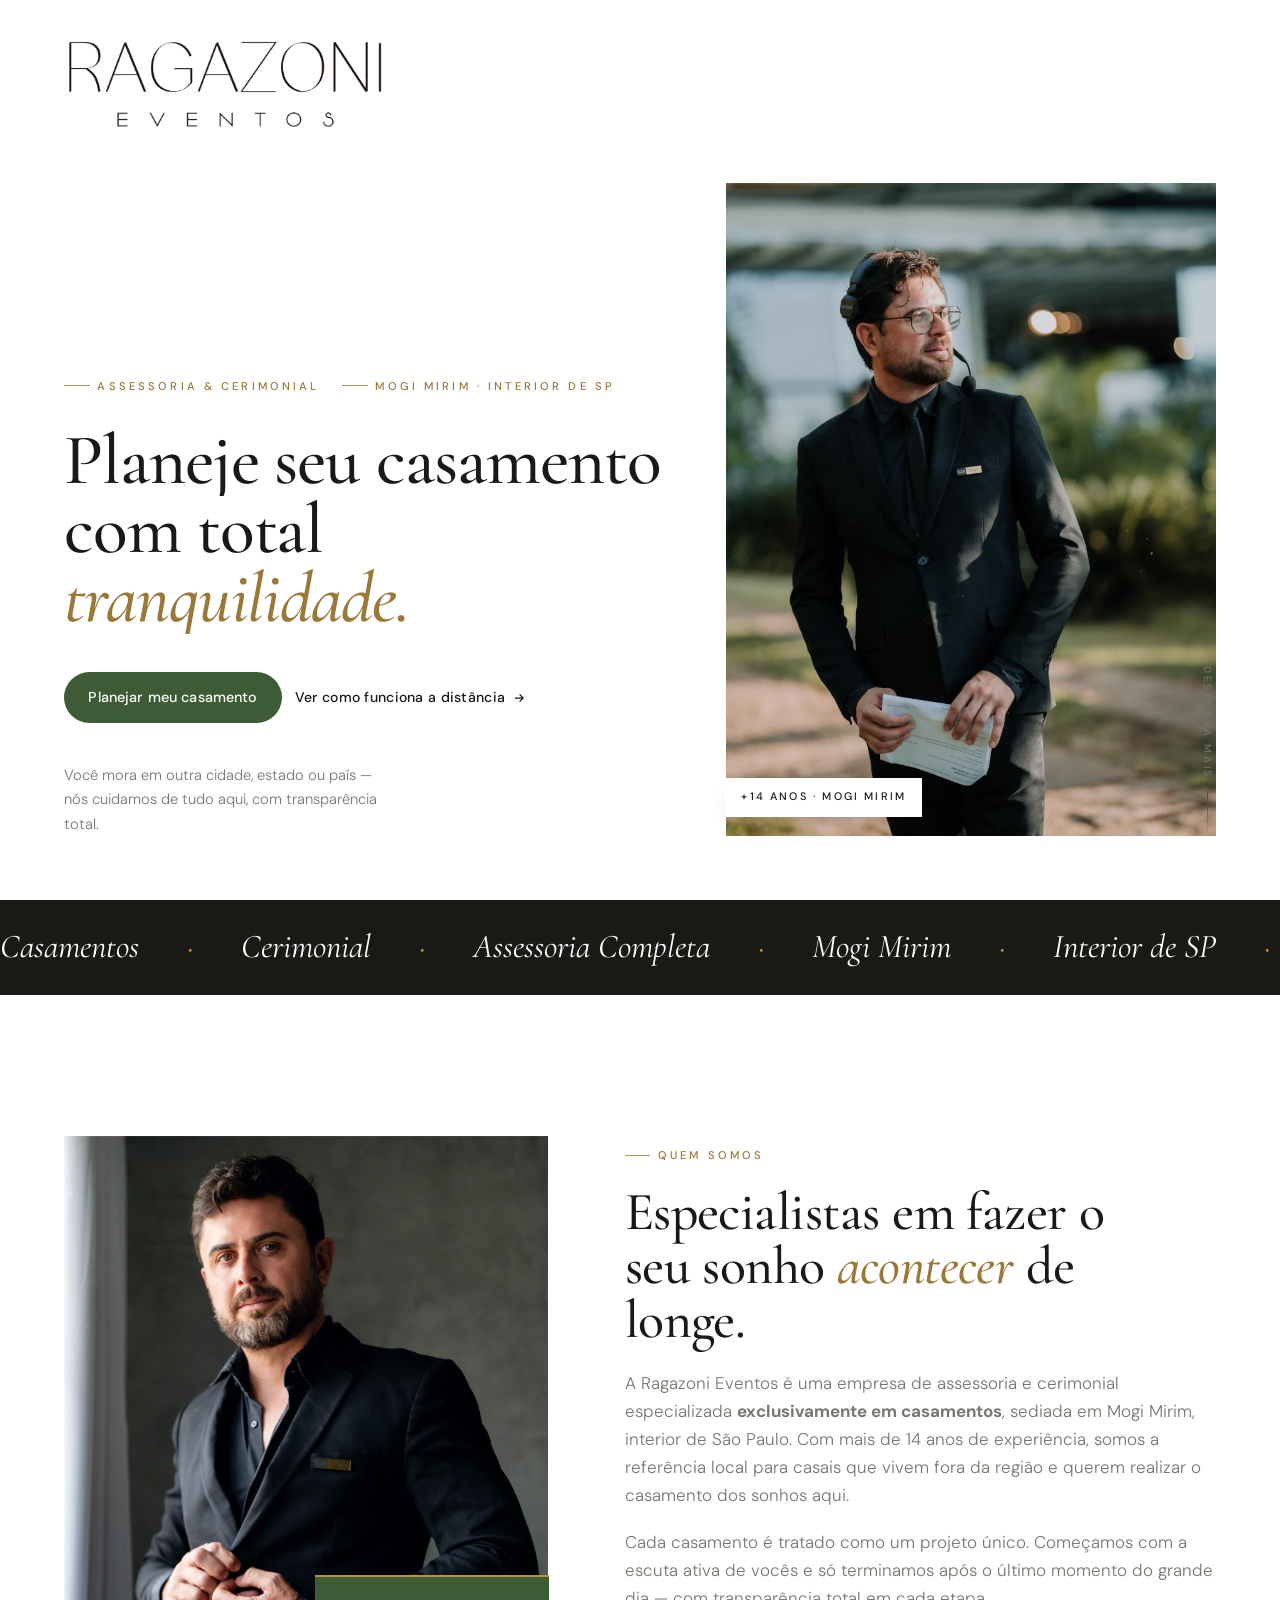
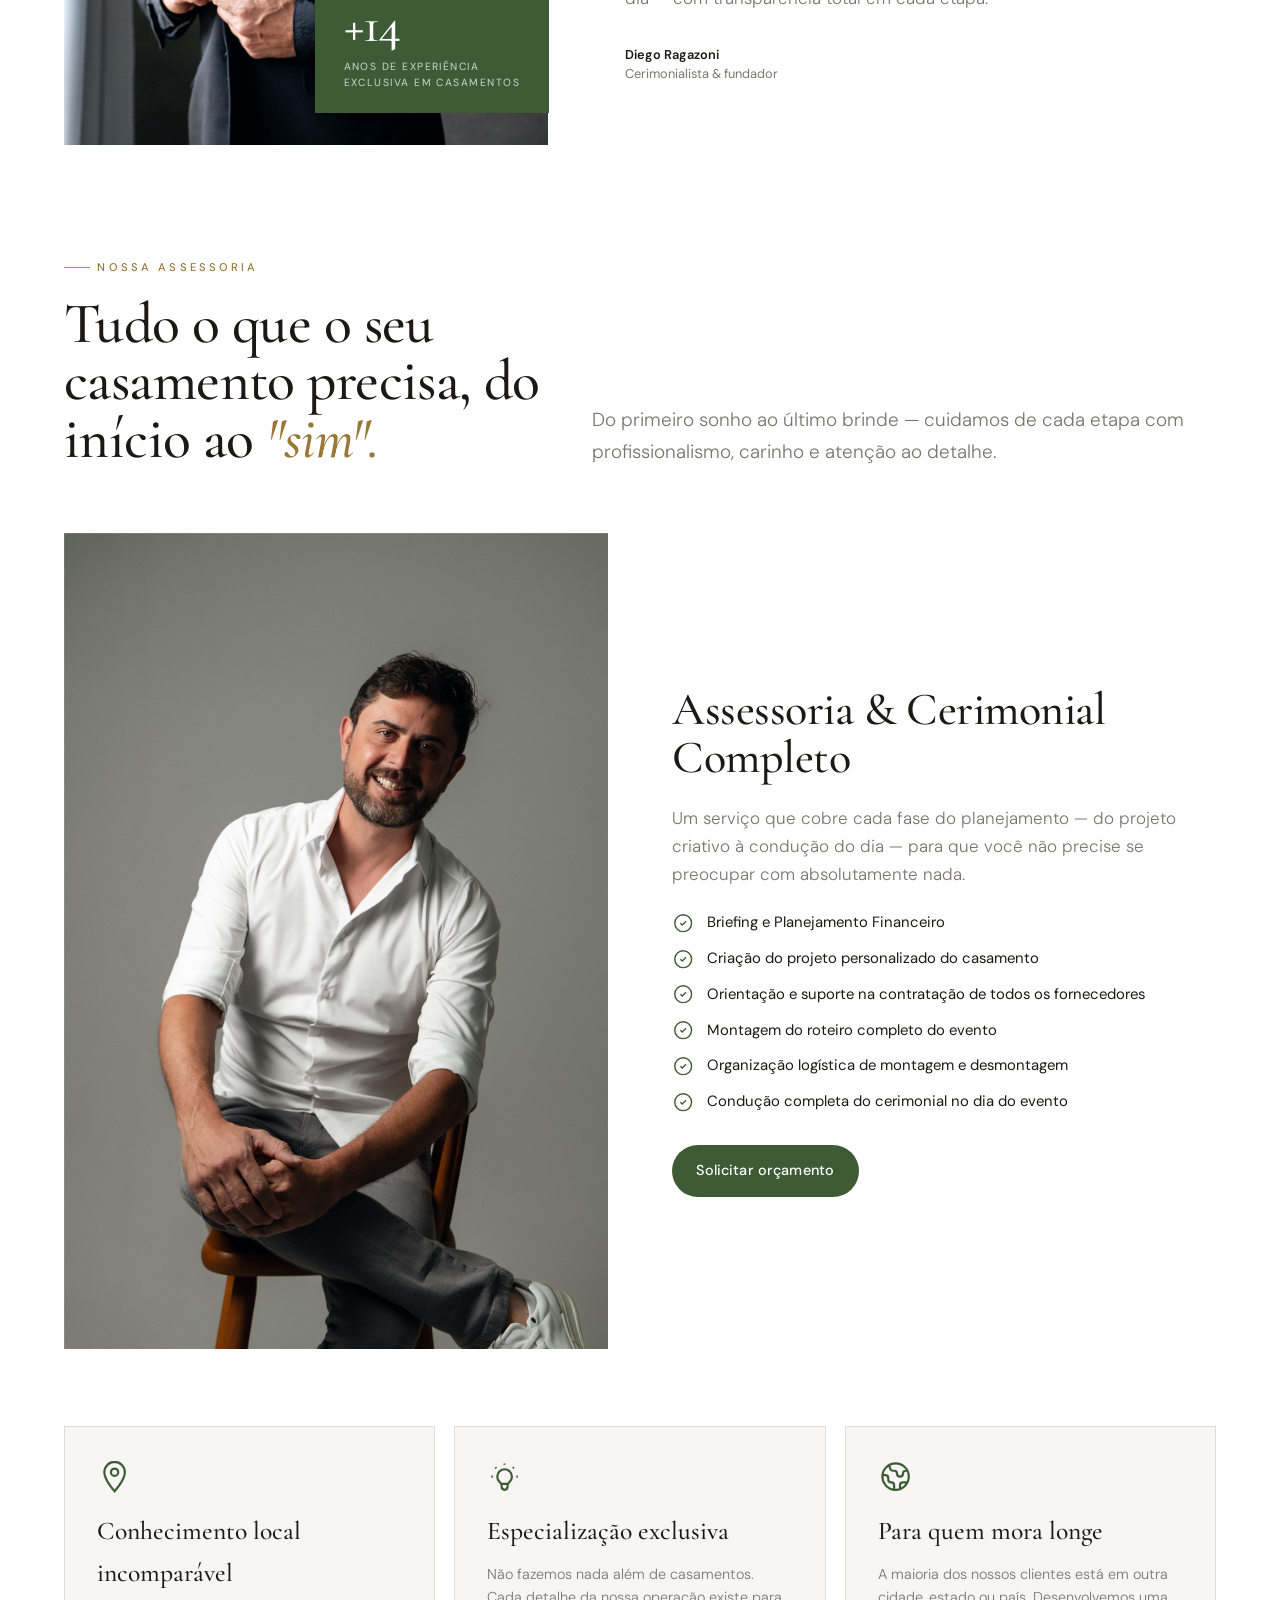
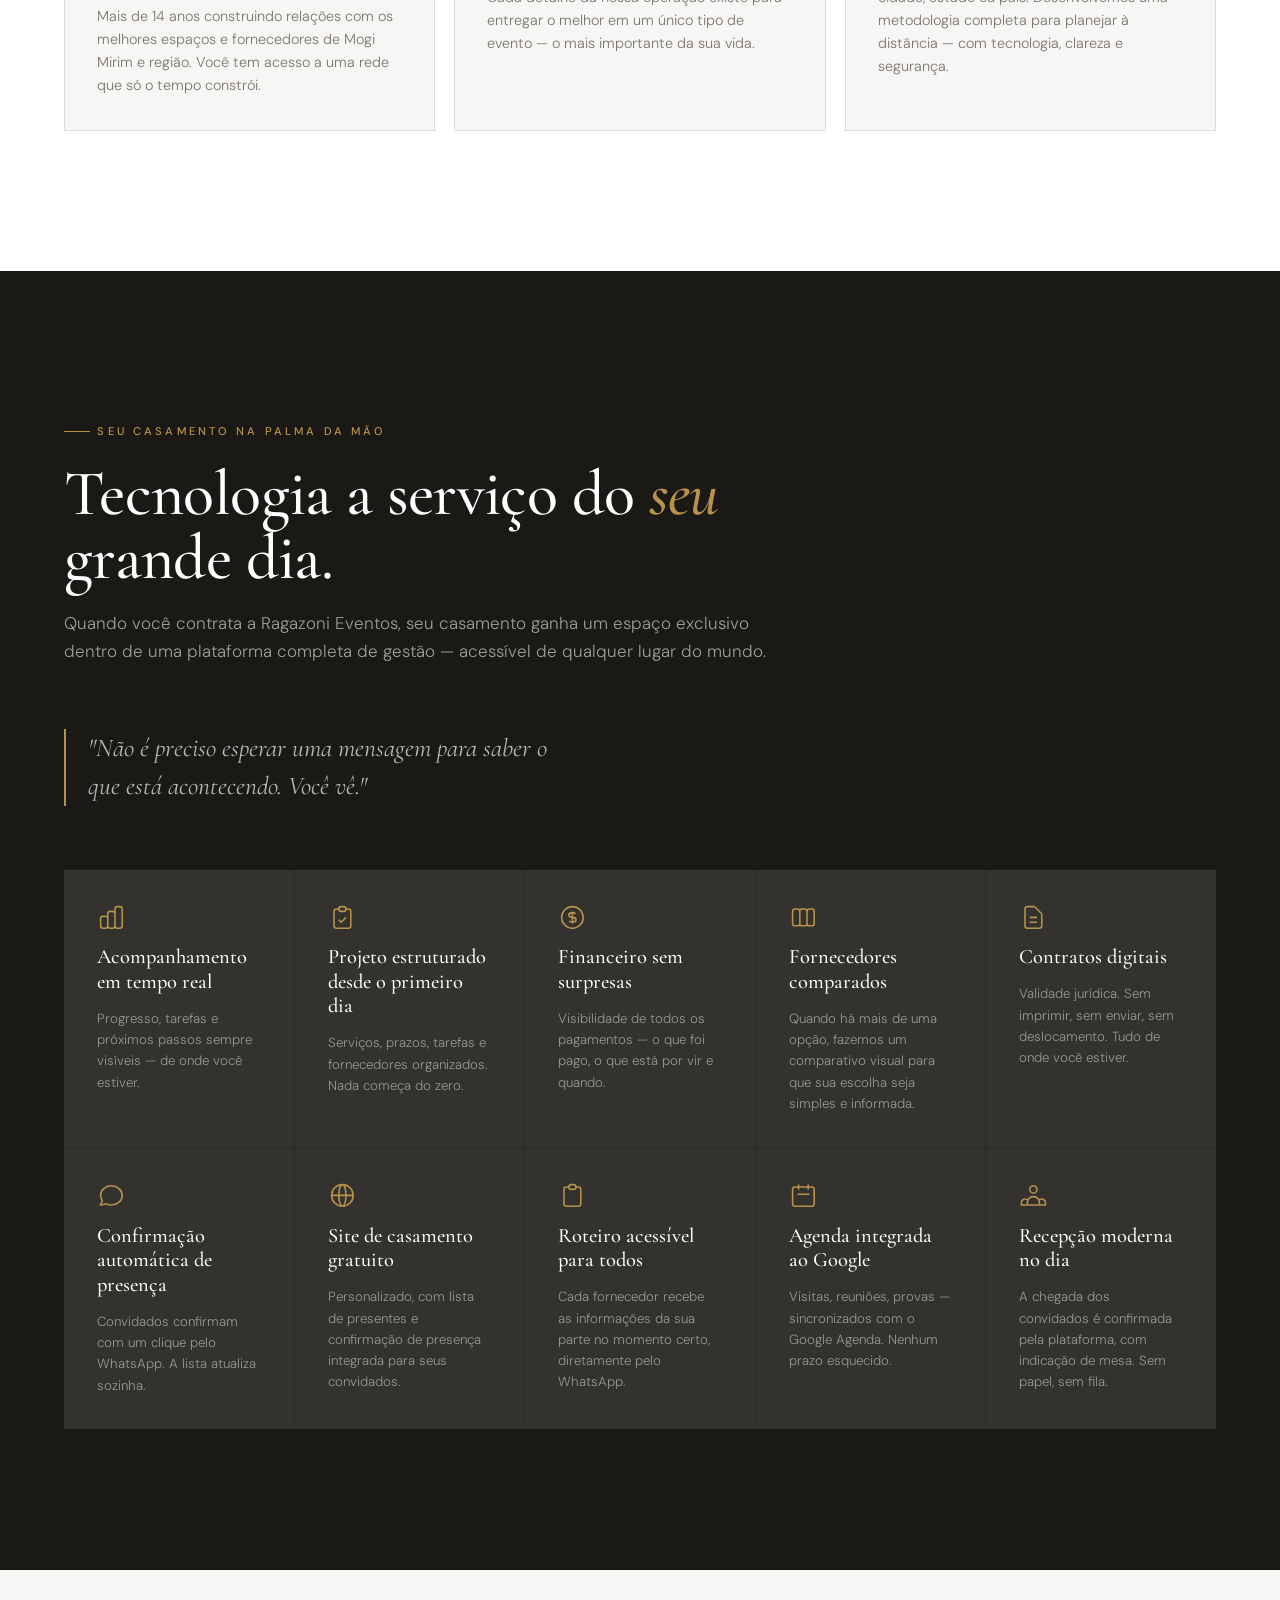
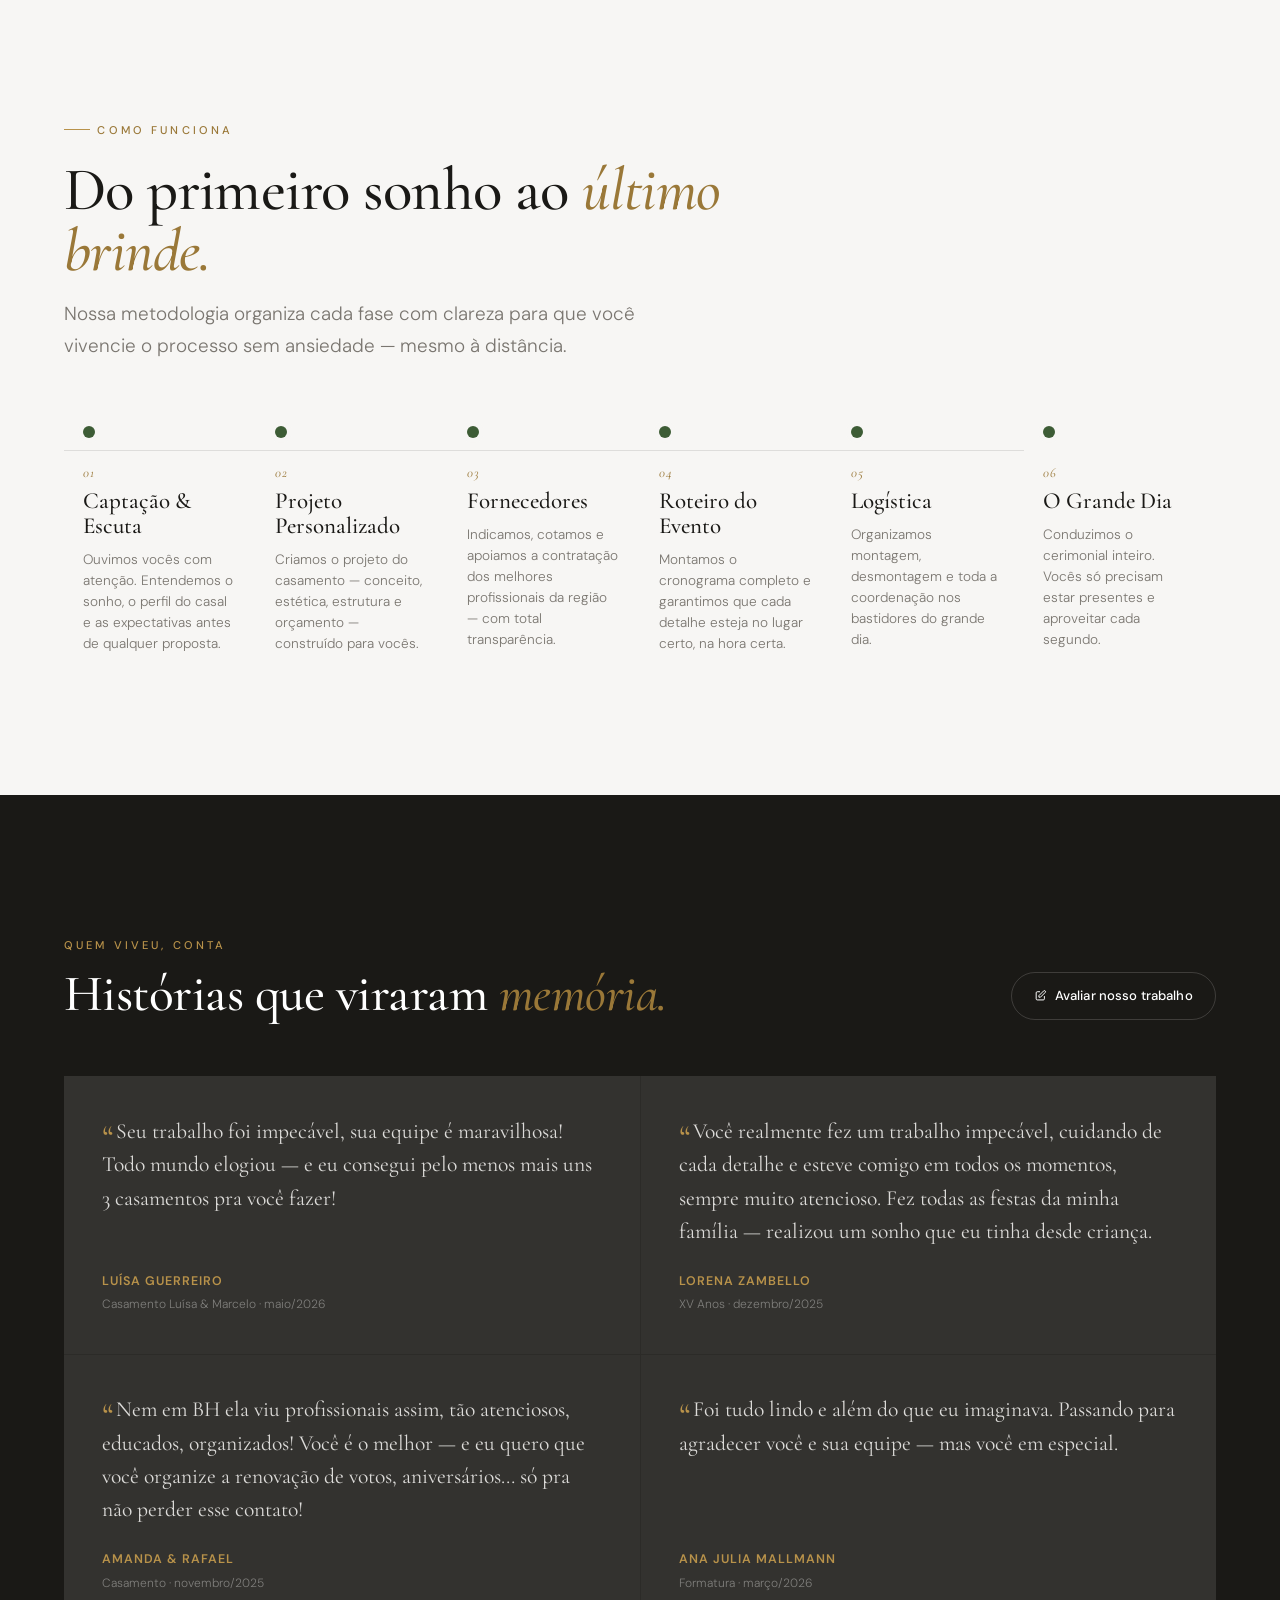
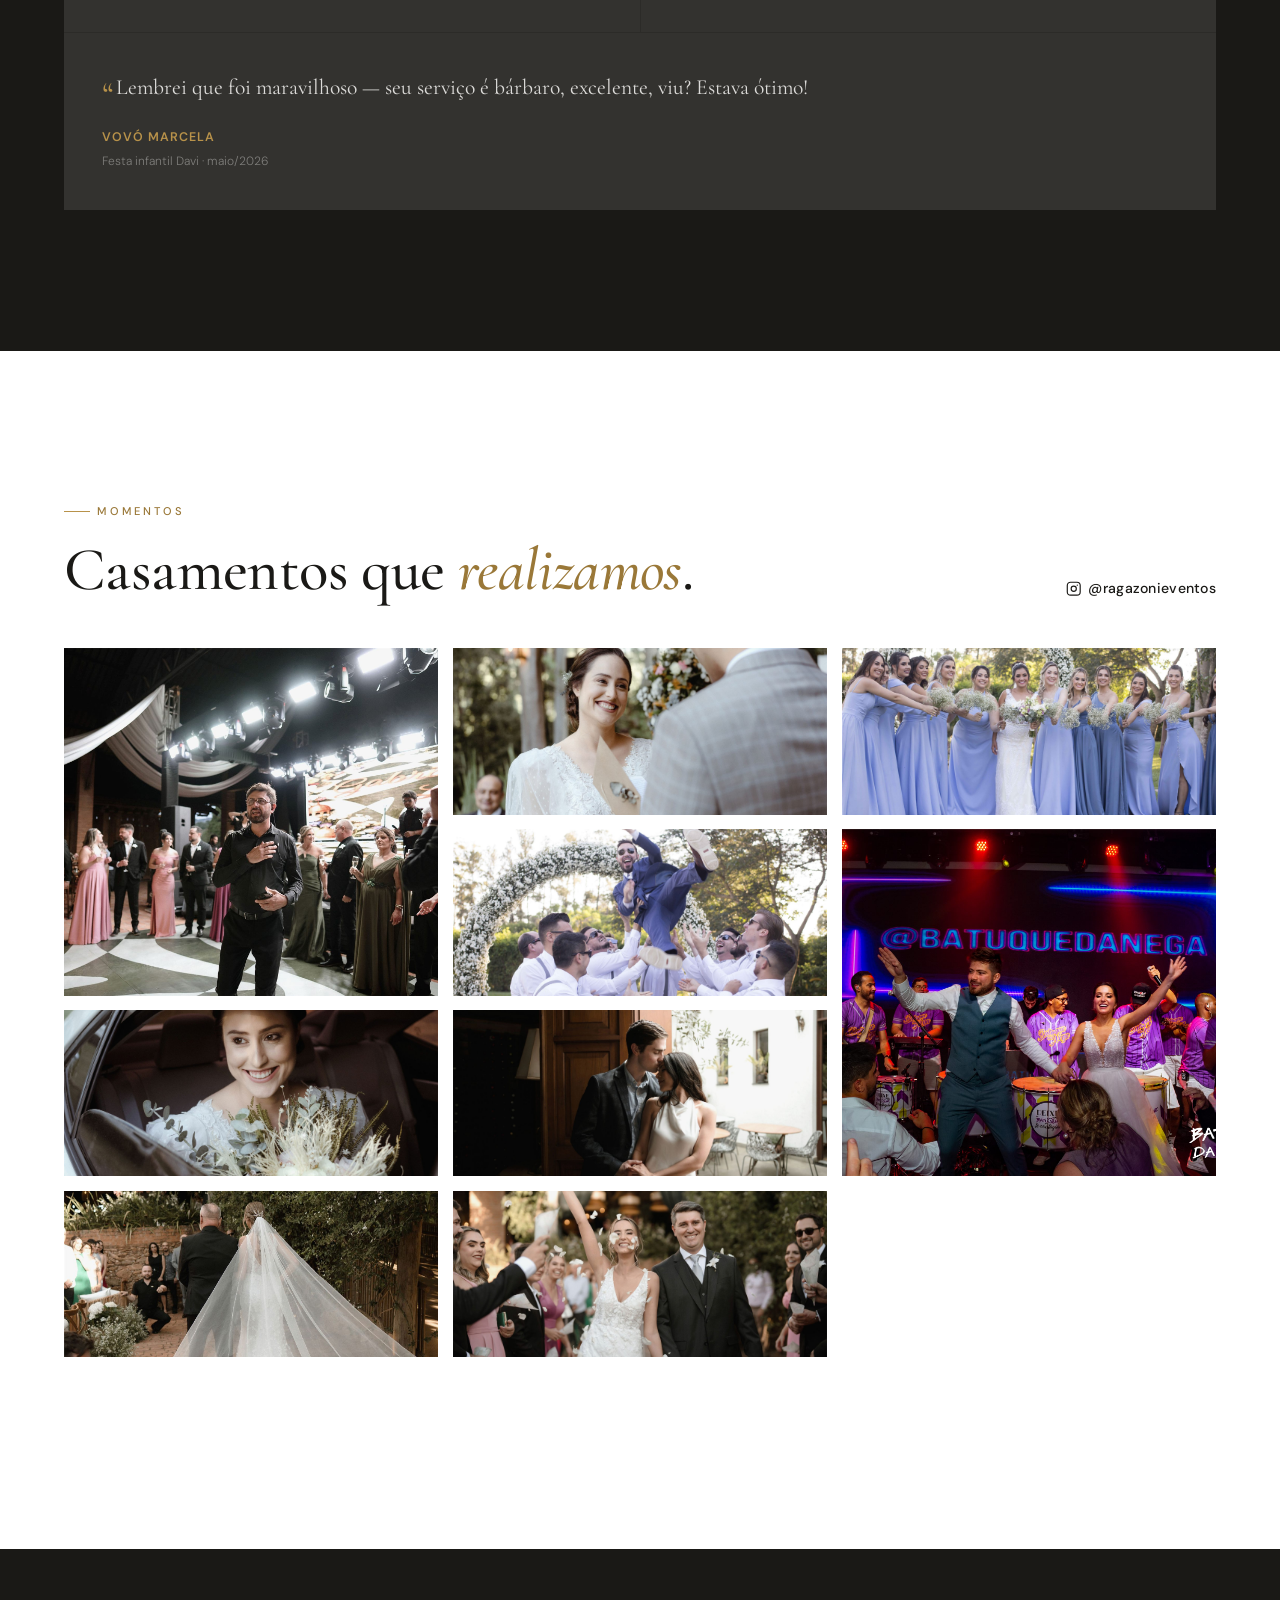
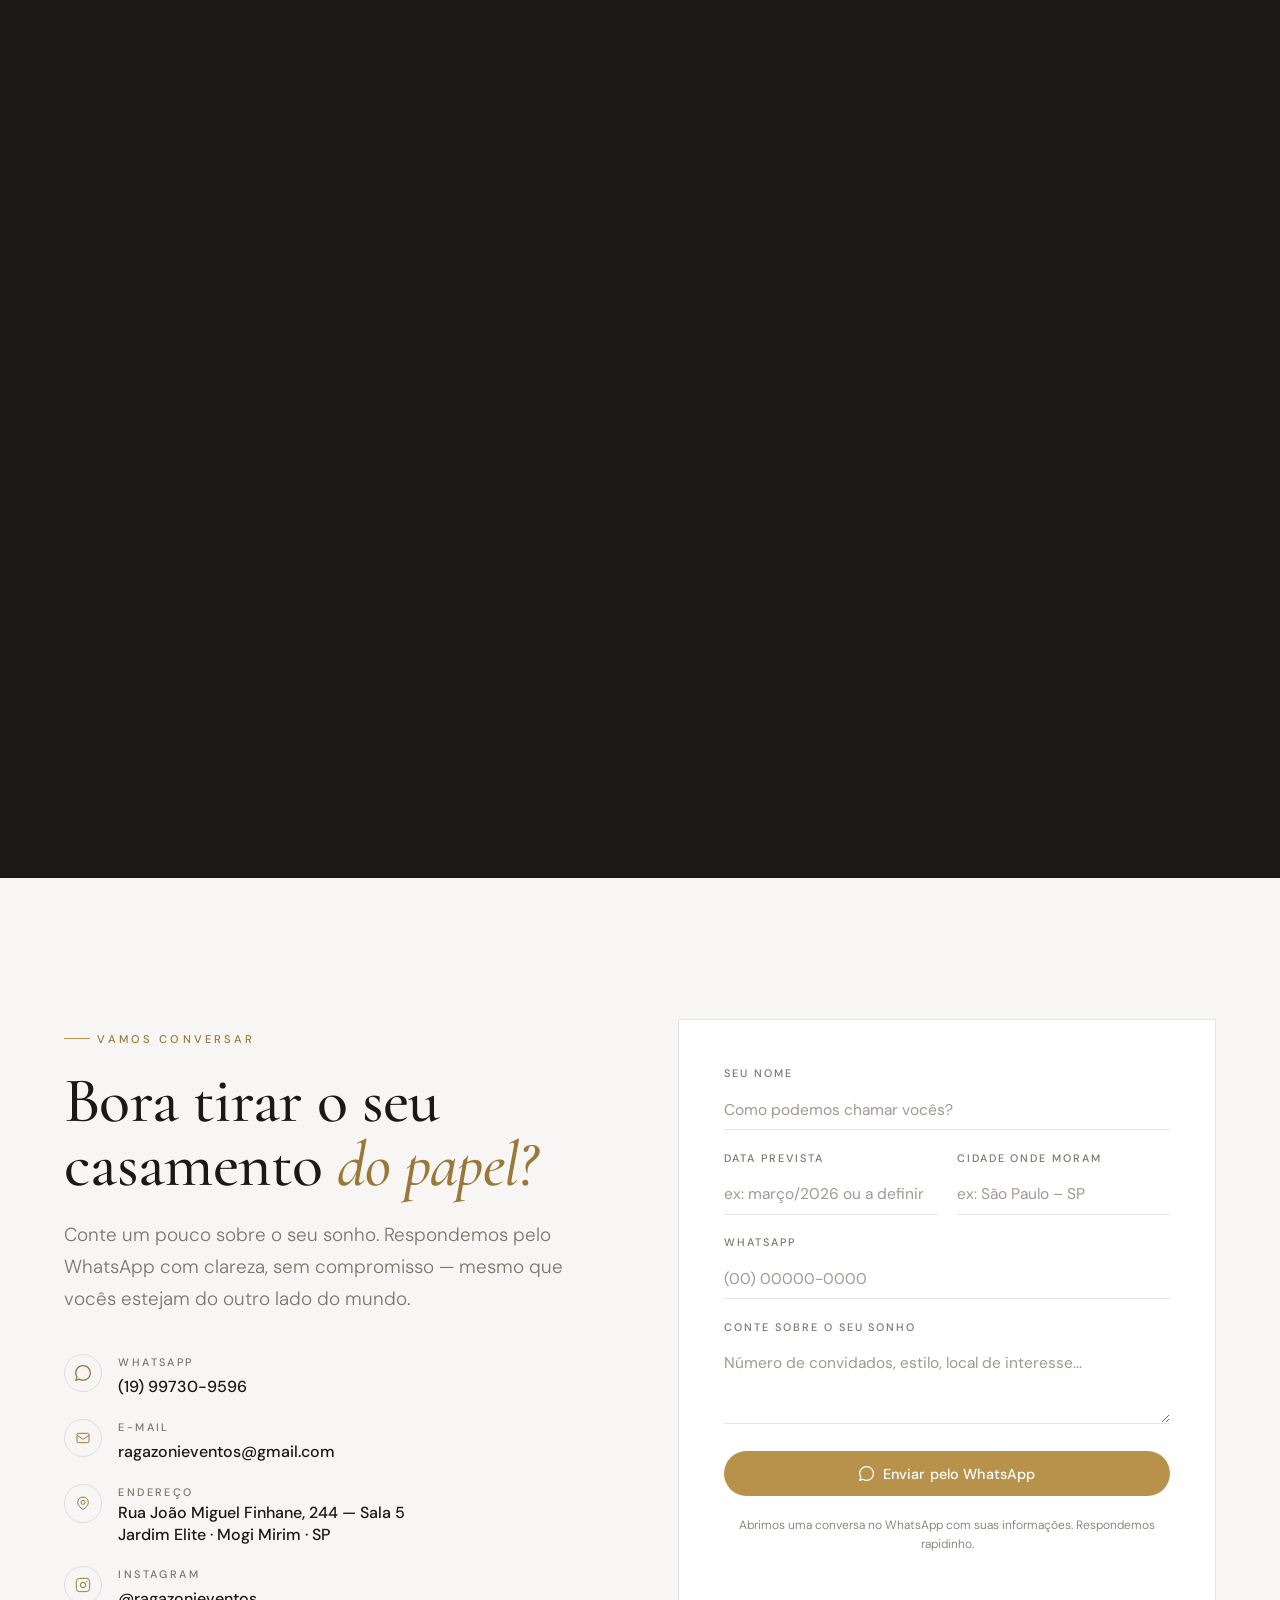
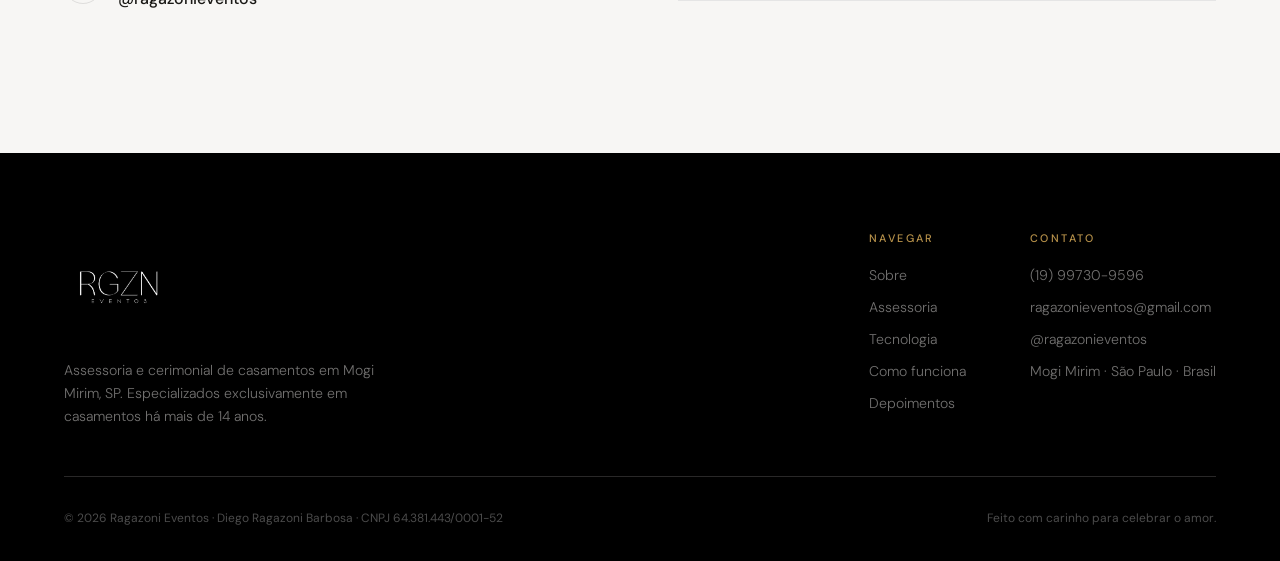
==== commit cfe7ce9e: "Fotos otimizadas, depoimentos em data/depoimentos.json e álbum de fotos (oculto até ter fotos)" ====
--- a/index.html
+++ b/index.html
@@ -30,6 +30,7 @@
       <a href="#tecnologia">Tecnologia</a>
       <a href="#como">Como funciona</a>
       <a href="#depoimentos">Depoimentos</a>
+      <a href="#album" data-album-nav hidden>Álbum</a>
       <a href="#contato">Contato</a>
     </nav>
     <div class="nav-cta">
@@ -49,8 +50,9 @@
   <a href="#tecnologia">Tecnologia <span>03</span></a>
   <a href="#como">Como funciona <span>04</span></a>
   <a href="#depoimentos">Depoimentos <span>05</span></a>
-  <a href="#playlists">Playlists <span>06</span></a>
-  <a href="#contato">Contato <span>07</span></a>
+  <a href="#album" data-album-nav hidden>Álbum <span>06</span></a>
+  <a href="#playlists">Playlists <span>07</span></a>
+  <a href="#contato">Contato <span>08</span></a>
   <div class="mm-foot">Mogi Mirim · SP · @ragazonieventos</div>
 </nav>
 
@@ -315,30 +317,33 @@
         </a>
       </div>
 
-      <div class="depo-grid" data-reveal>
-        <blockquote class="depo-card">
-          <p>"Seu trabalho foi impecável, sua equipe é maravilhosa! Todo mundo elogiou — e eu consegui pelo menos mais uns 3 casamentos pra você fazer!"</p>
-          <footer><strong>Luísa Guerreiro</strong><span>Casamento Luísa &amp; Marcelo · maio/2026</span></footer>
-        </blockquote>
-        <blockquote class="depo-card">
-          <p>"Você realmente fez um trabalho impecável, cuidando de cada detalhe e esteve comigo em todos os momentos, sempre muito atencioso. Fez todas as festas da minha família — realizou um sonho que eu tinha desde criança."</p>
-          <footer><strong>Lorena Zambello</strong><span>XV Anos · dezembro/2025</span></footer>
-        </blockquote>
-        <blockquote class="depo-card">
-          <p>"Nem em BH ela viu profissionais assim, tão atenciosos, educados, organizados! Você é o melhor — e eu quero que você organize a renovação de votos, aniversários… só pra não perder esse contato!"</p>
-          <footer><strong>Amanda &amp; Rafael</strong><span>Casamento · novembro/2025</span></footer>
-        </blockquote>
-        <blockquote class="depo-card">
-          <p>"Foi tudo lindo e além do que eu imaginava. Passando para agradecer você e sua equipe — mas você em especial."</p>
-          <footer><strong>Ana Julia Mallmann</strong><span>Formatura · março/2026</span></footer>
-        </blockquote>
-        <blockquote class="depo-card">
-          <p>"Lembrei que foi maravilhoso — seu serviço é bárbaro, excelente, viu? Estava ótimo!"</p>
-          <footer><strong>Vovó Marcela</strong><span>Festa infantil Davi · maio/2026</span></footer>
-        </blockquote>
-      </div>
-    </div>
-  </section>
+      <!-- Os depoimentos vêm de data/depoimentos.json (+ respostas do formulário com Publicar = sim). -->
+      <div class="depo-grid" id="depoGrid" data-reveal></div>
+    </div>
+  </section>
+
+  <!-- ============ ÁLBUM (data/album.json) — fotos misturadas; aparece só quando houver fotos ============ -->
+  <section class="section" id="album" data-screen-label="Álbum" hidden>
+    <div class="container">
+      <div class="gal-head" data-reveal>
+        <div>
+          <span class="eyebrow">Nosso álbum</span>
+          <h2 class="display" style="margin-top:1.2rem">Momentos que <em>assinamos</em>.</h2>
+        </div>
+        <p class="lead">Um pouco dos casamentos e festas que organizamos. Toque em qualquer foto para ampliar.</p>
+      </div>
+      <div class="album-grid" id="albumGrid" data-reveal></div>
+      <div class="album-more"><button type="button" class="btn btn-ghost" id="albumMore" hidden>Ver mais fotos</button></div>
+    </div>
+  </section>
+
+  <div class="album-lightbox" id="albumLightbox" role="dialog" aria-modal="true" aria-label="Foto ampliada">
+    <button class="lb-close" id="lbClose" aria-label="Fechar">&times;</button>
+    <button class="lb-prev" id="lbPrev" aria-label="Anterior">&larr;</button>
+    <img id="lbImg" src="" alt="" />
+    <button class="lb-next" id="lbNext" aria-label="Próxima">&rarr;</button>
+    <div class="lb-caption" id="lbCaption"></div>
+  </div>
 
   <!-- GALERIA / INSTAGRAM FEED -->
   <section class="section" id="galeria" data-screen-label="Galeria">
--- a/styles.css
+++ b/styles.css
@@ -551,3 +551,42 @@
   .foot-top { flex-direction:column; }
   .promises { grid-template-columns: 1fr; }
 }
+
+/* ============================================================
+   ÁLBUM DE FOTOS MISTURADAS (data/album.json)
+   ============================================================ */
+#album[hidden] { display: none; }
+.album-grid { display: grid; grid-template-columns: repeat(4, 1fr); gap: clamp(0.4rem, 1vw, 0.8rem); }
+.album-item {
+  position: relative; display: block; aspect-ratio: 1; overflow: hidden; padding: 0; border: 0;
+  background: var(--surface); cursor: zoom-in;
+}
+.album-item:nth-child(7n+1) { grid-column: span 2; grid-row: span 2; }
+.album-item img { width: 100%; height: 100%; object-fit: cover; display: block; transition: transform .8s var(--ease), filter .5s var(--ease); }
+.album-item:hover img, .album-item:focus-visible img { transform: scale(1.06); filter: brightness(1.05); }
+.album-more { display: flex; justify-content: center; margin-top: clamp(1.4rem, 3vw, 2.2rem); }
+.album-more [hidden] { display: none; }
+.album-lightbox {
+  position: fixed; inset: 0; background: rgba(10,9,8,.95); z-index: 200;
+  display: none; align-items: center; justify-content: center; padding: 3rem;
+}
+.album-lightbox.open { display: flex; }
+.album-lightbox img { max-width: 88vw; max-height: 80vh; object-fit: contain; }
+.lb-caption { position: absolute; bottom: 1.6rem; left: 1rem; right: 1rem; text-align: center; color: #fff; font-size: 0.85rem; letter-spacing: 0.05em; }
+.lb-close, .lb-prev, .lb-next {
+  position: absolute; color: #fff; width: 2.8rem; height: 2.8rem; border-radius: 50%;
+  display: grid; place-content: center; font-size: 1.4rem; border: 1px solid rgba(255,255,255,.3);
+  background: rgba(0,0,0,.25); cursor: pointer; transition: background .3s;
+}
+.lb-close:hover, .lb-prev:hover, .lb-next:hover { background: rgba(255,255,255,.14); }
+.lb-close { top: 1.2rem; right: 1.2rem; }
+.lb-prev { left: 1.2rem; top: 50%; transform: translateY(-50%); }
+.lb-next { right: 1.2rem; top: 50%; transform: translateY(-50%); }
+
+@media (max-width: 980px) { .album-grid { grid-template-columns: repeat(3, 1fr); } }
+@media (max-width: 640px) {
+  .album-grid { grid-template-columns: repeat(2, 1fr); }
+  .album-lightbox { padding: 1rem; }
+  .album-lightbox img { max-width: 100%; }
+  .lb-prev, .lb-next { top: auto; bottom: 4rem; transform: none; }
+}
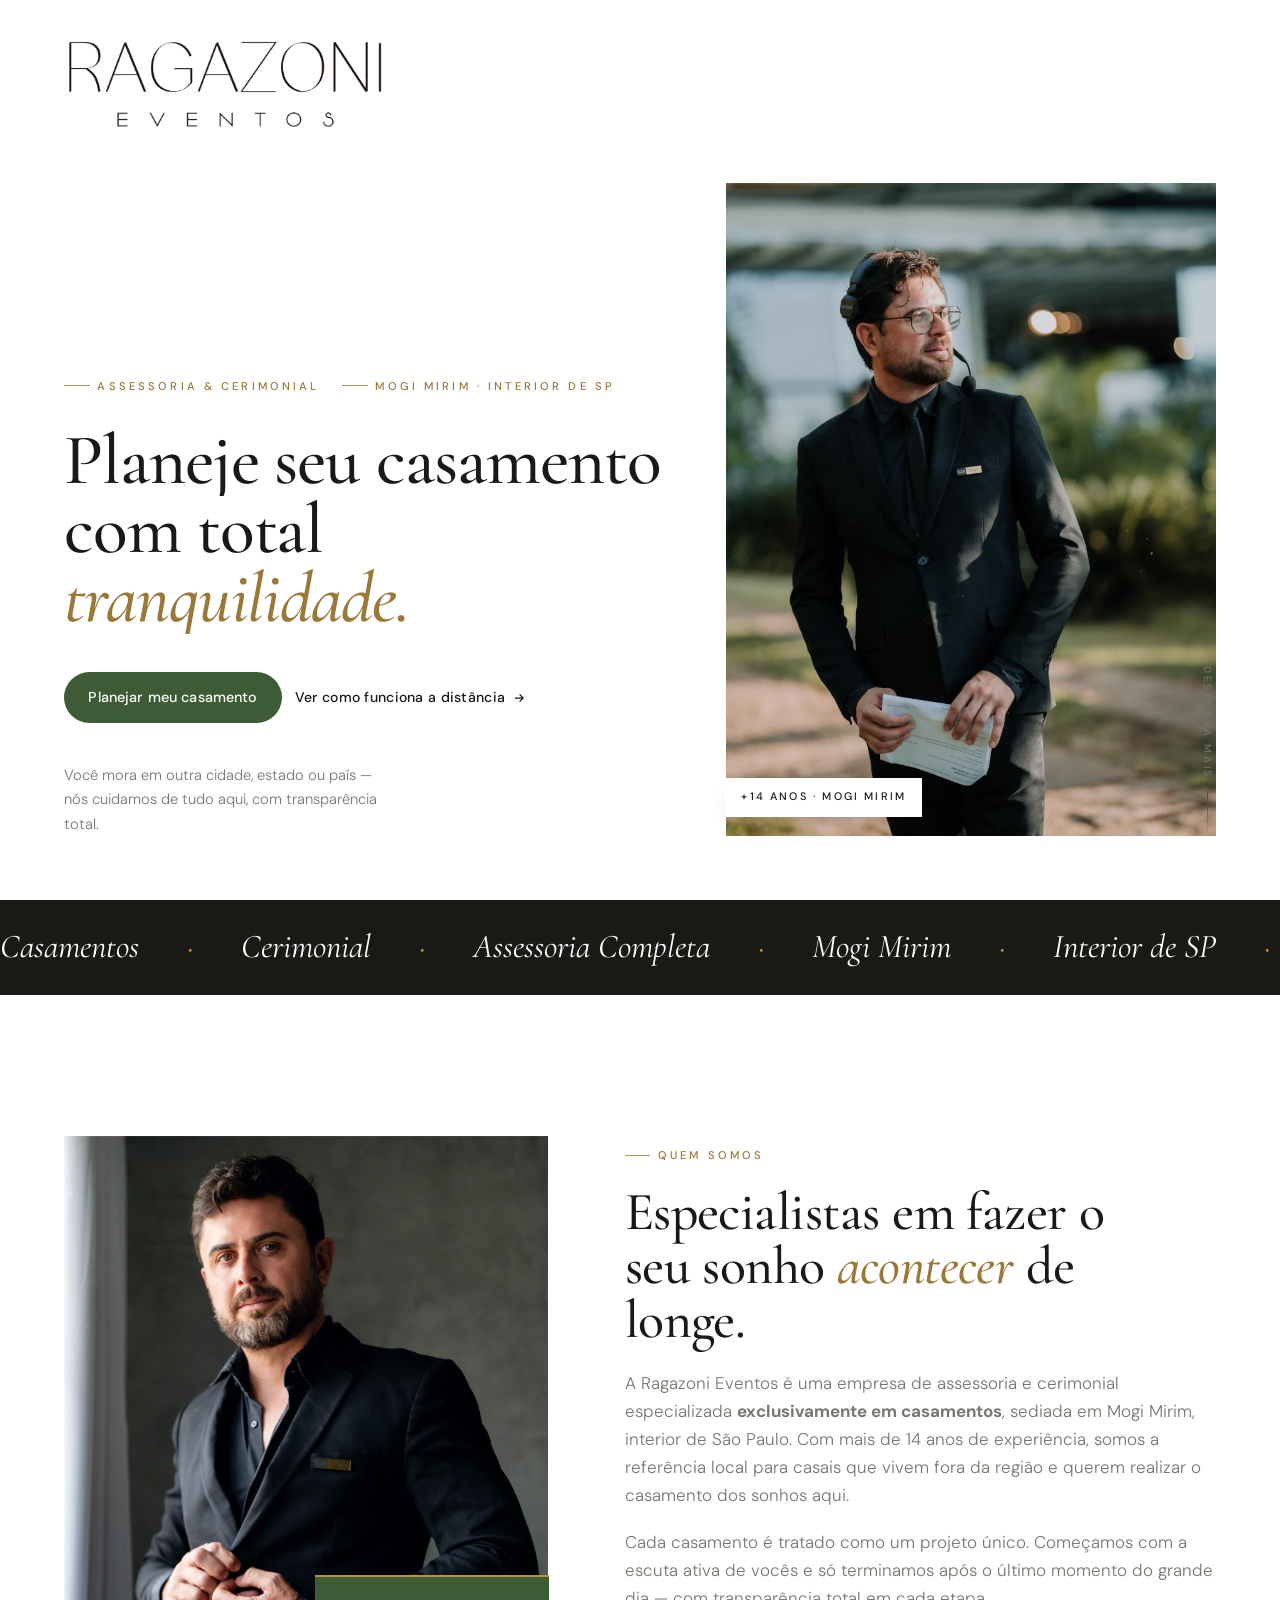
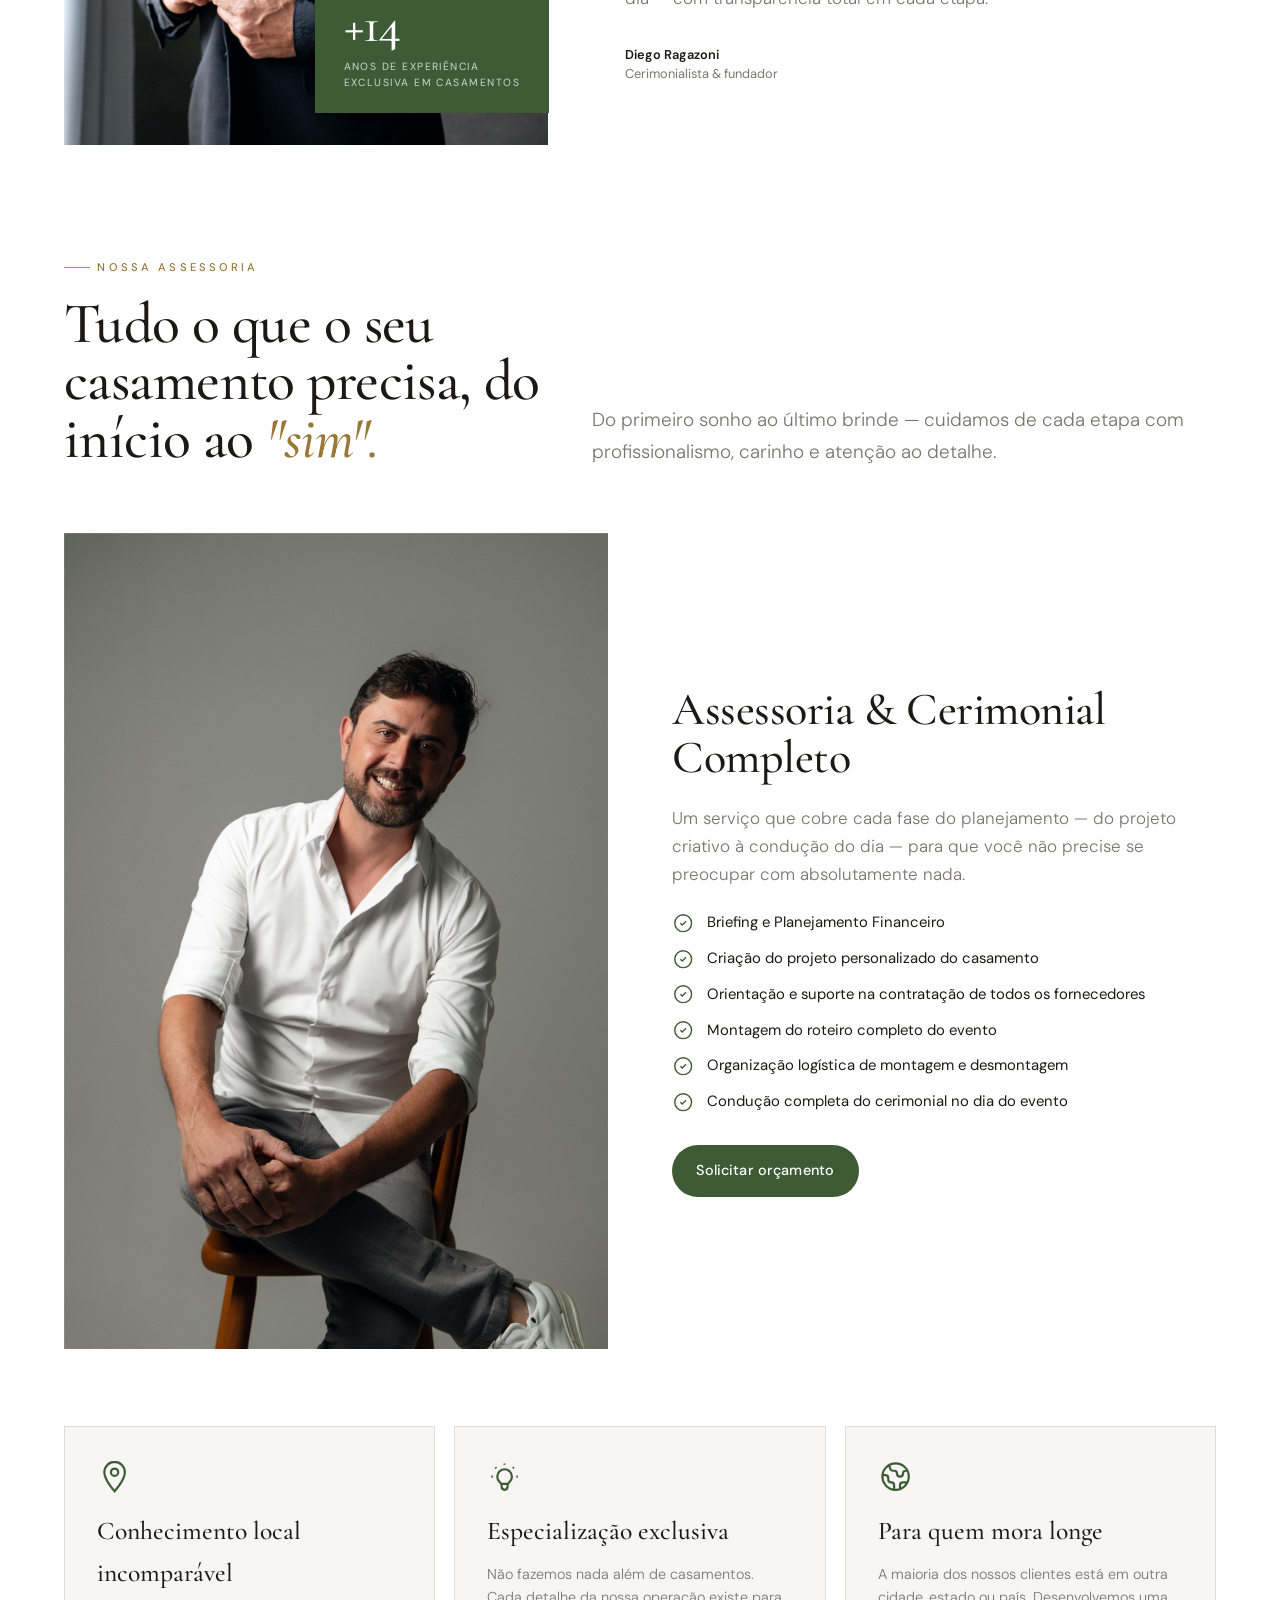
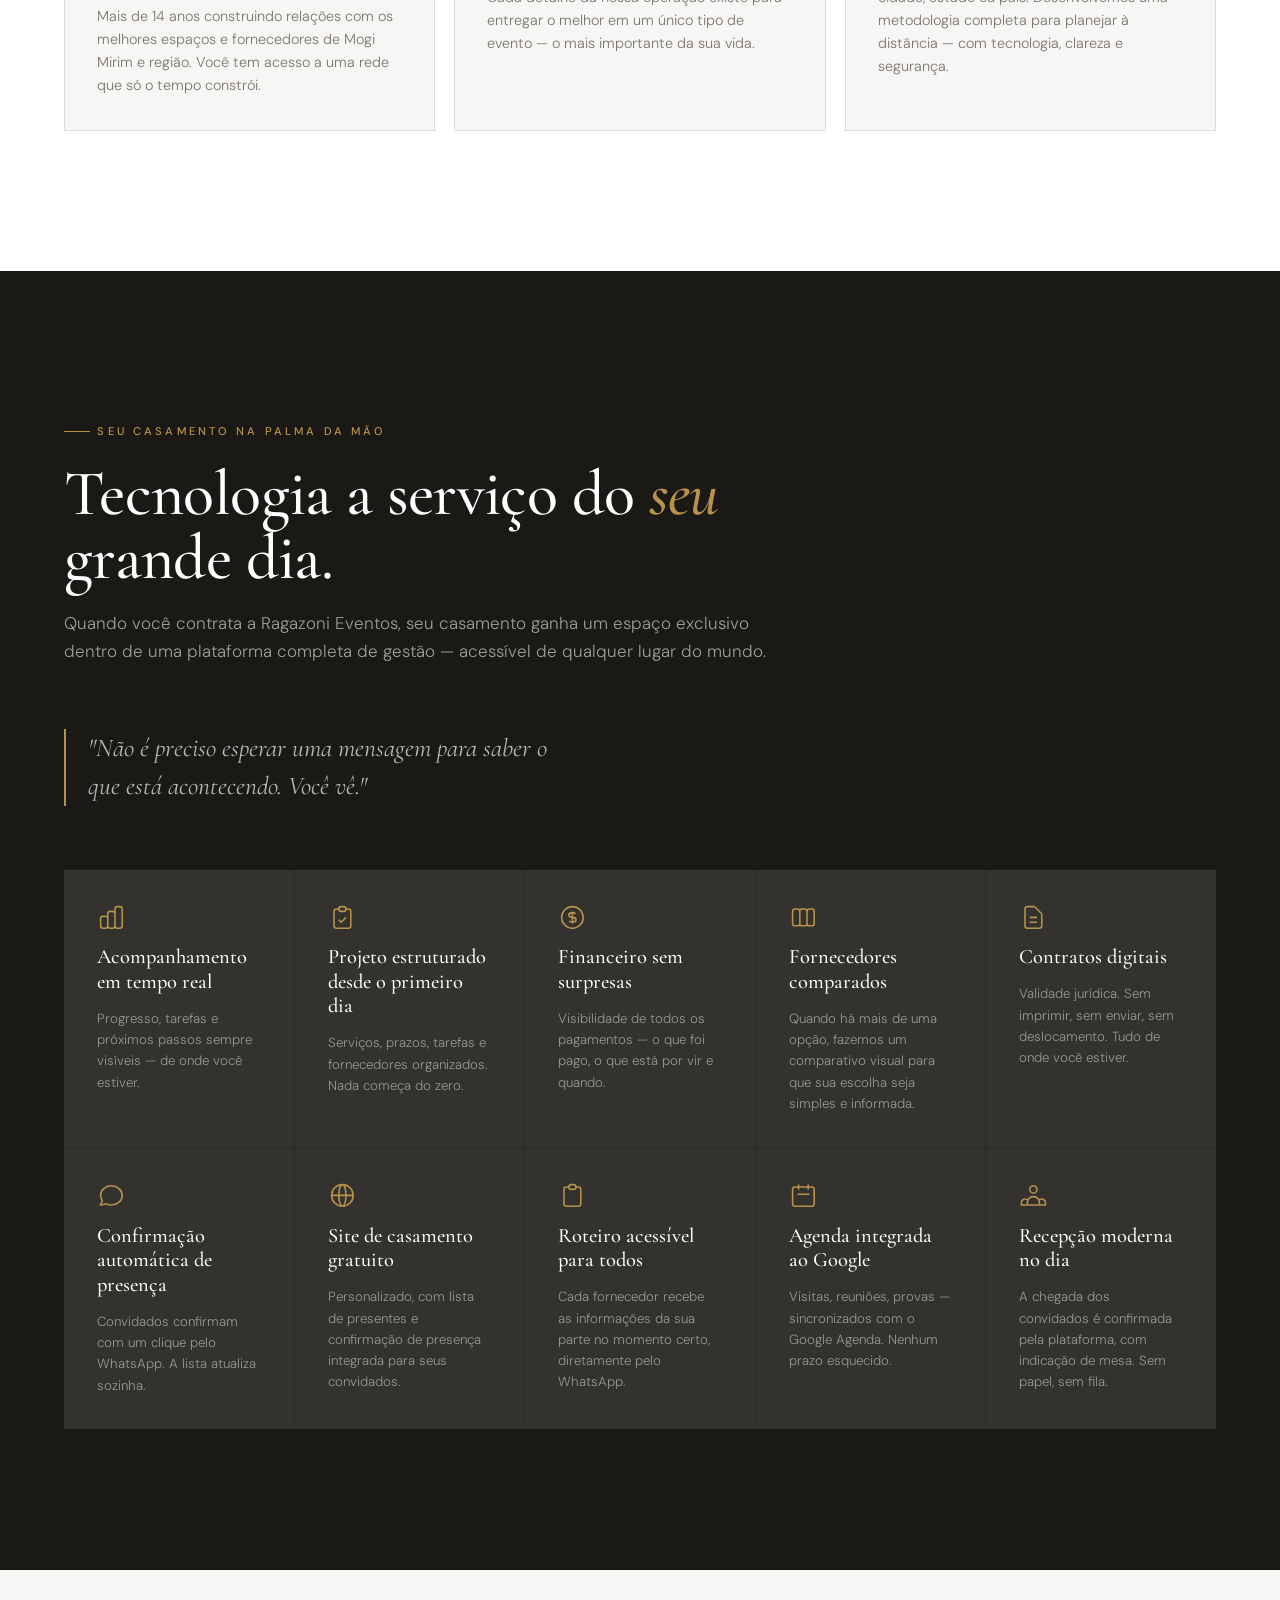
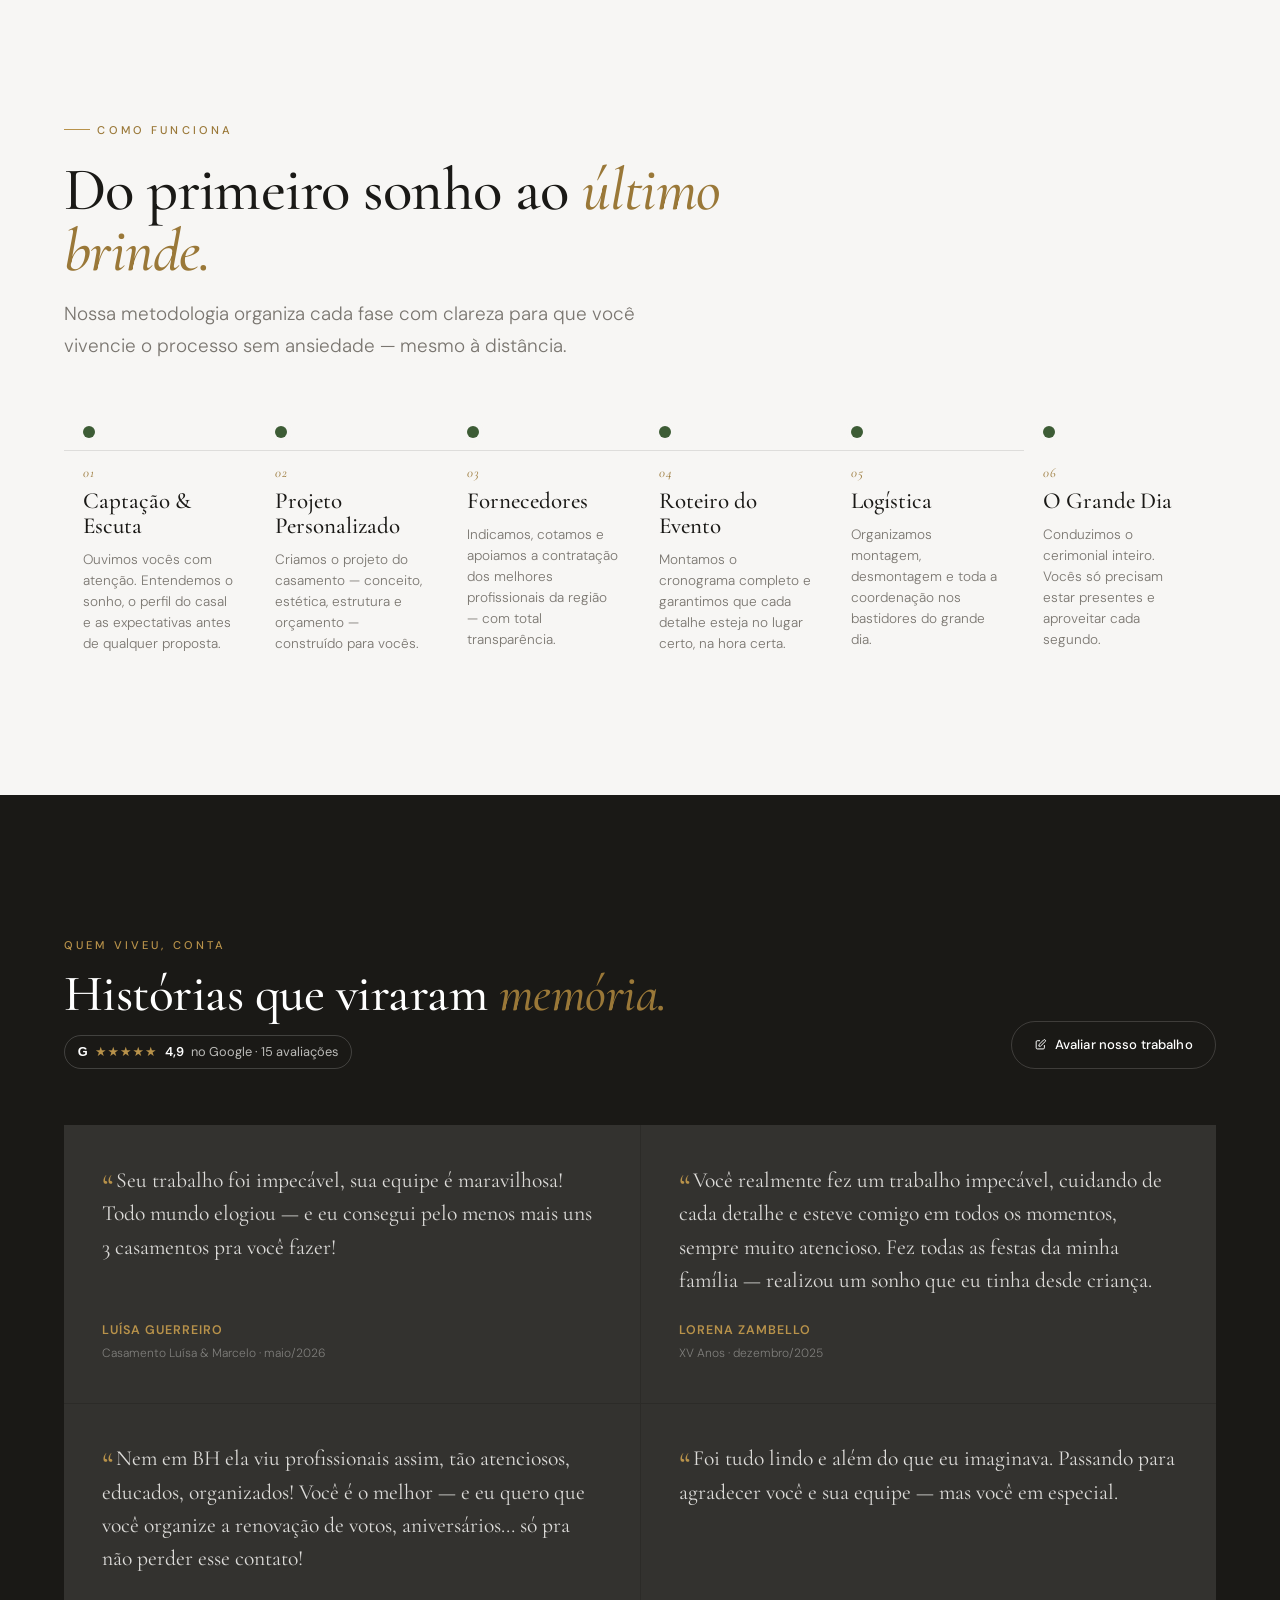
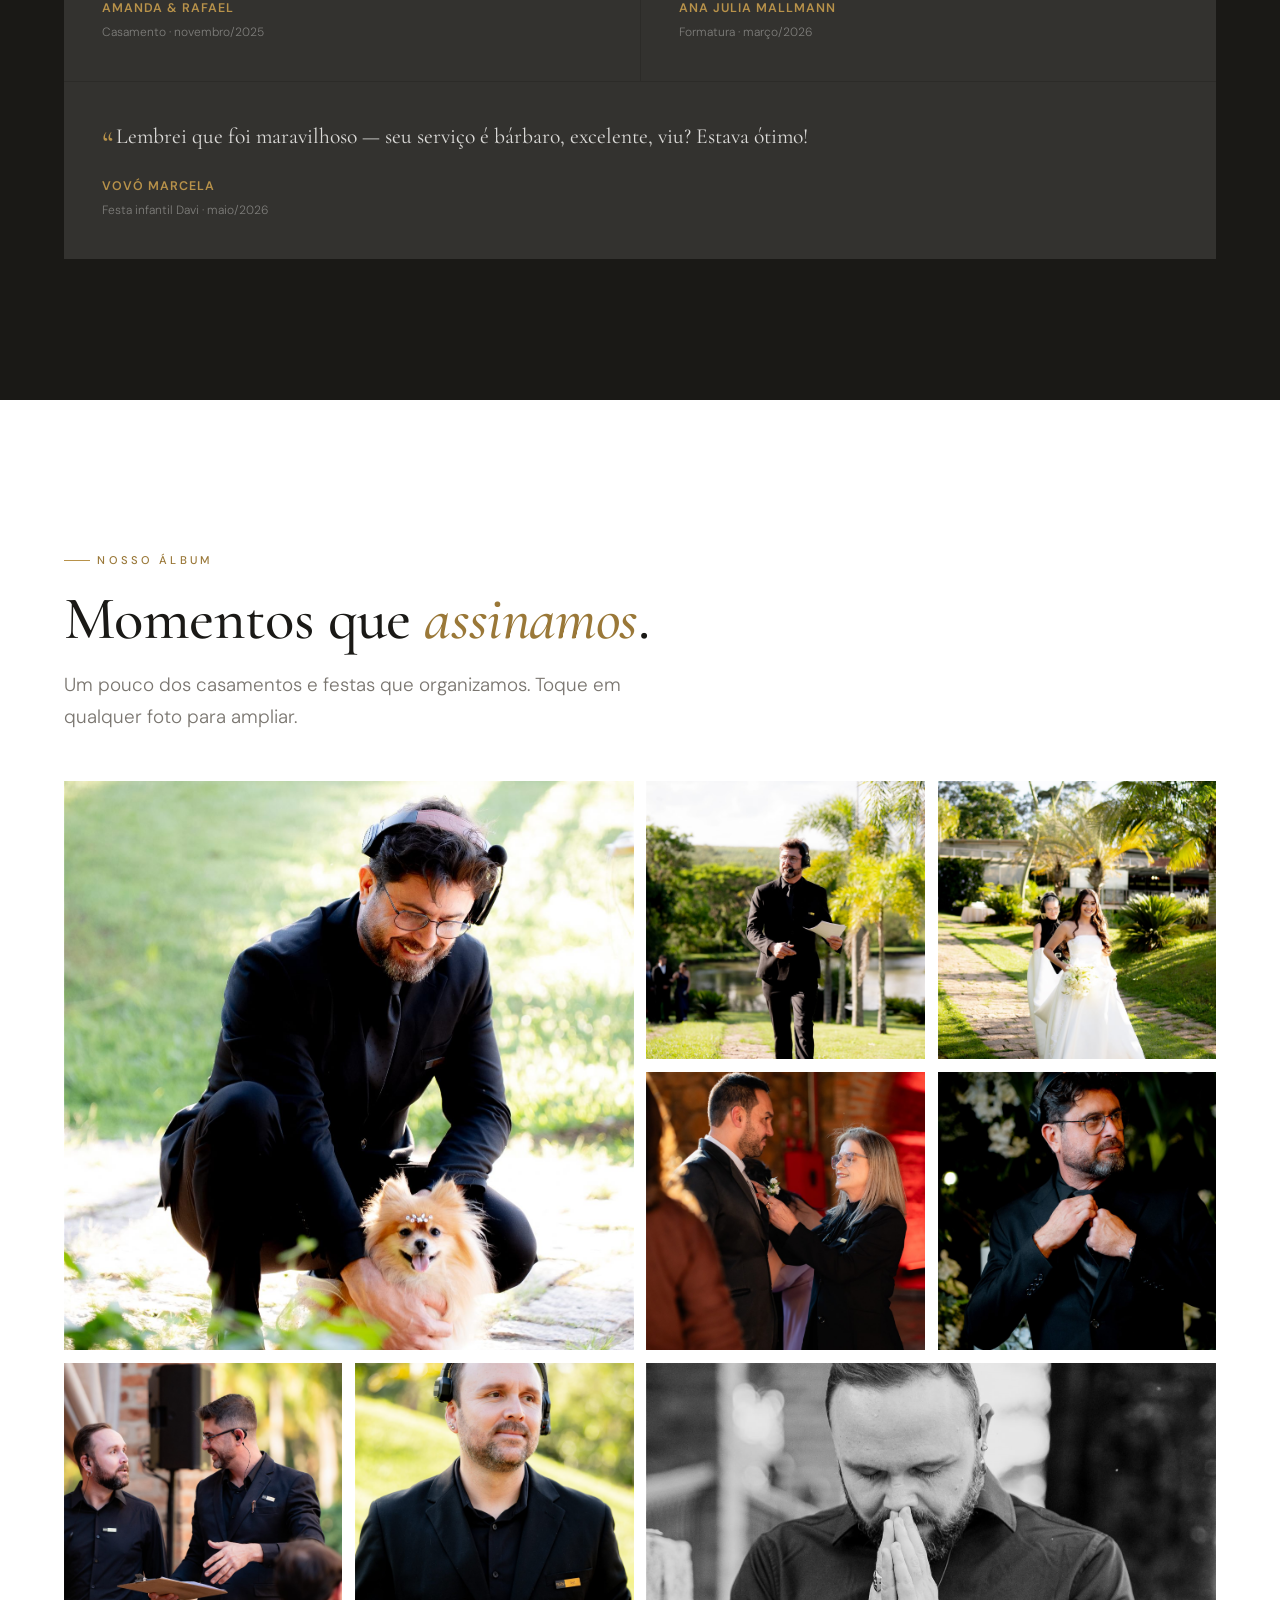
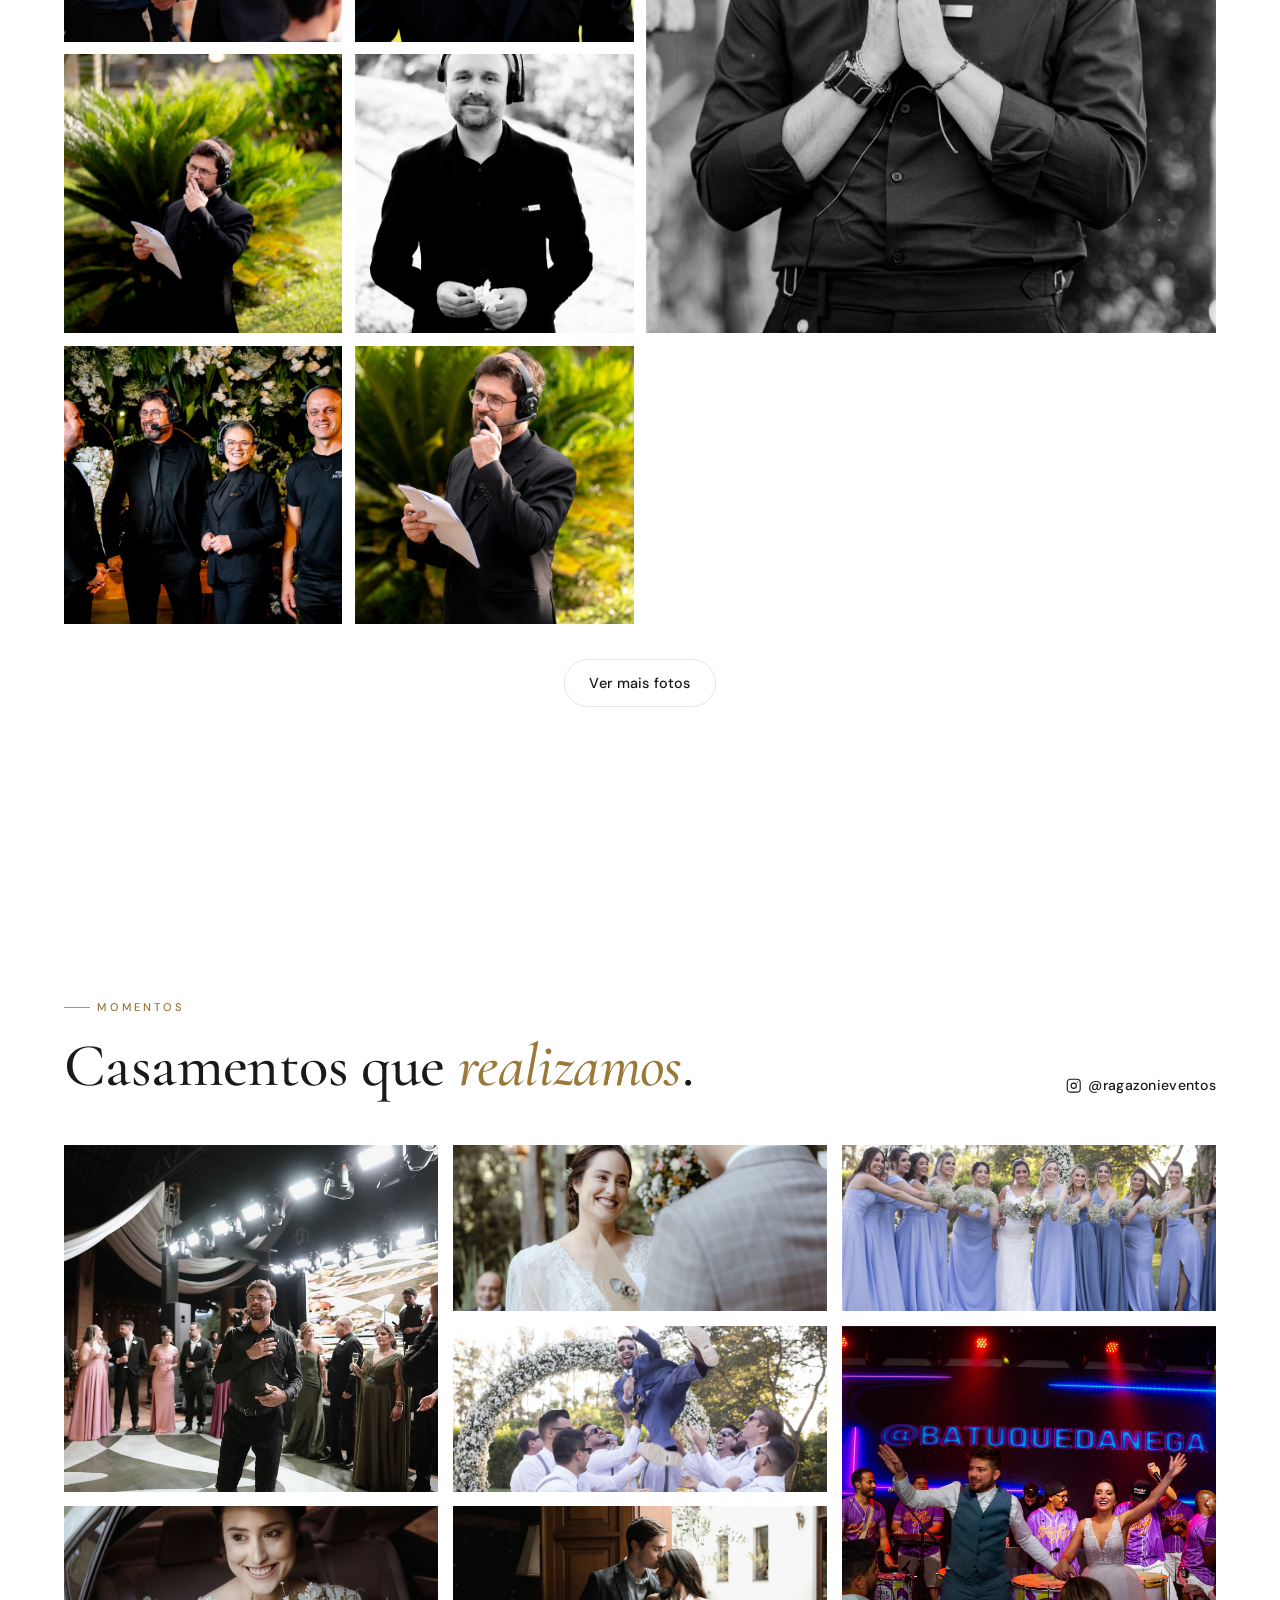
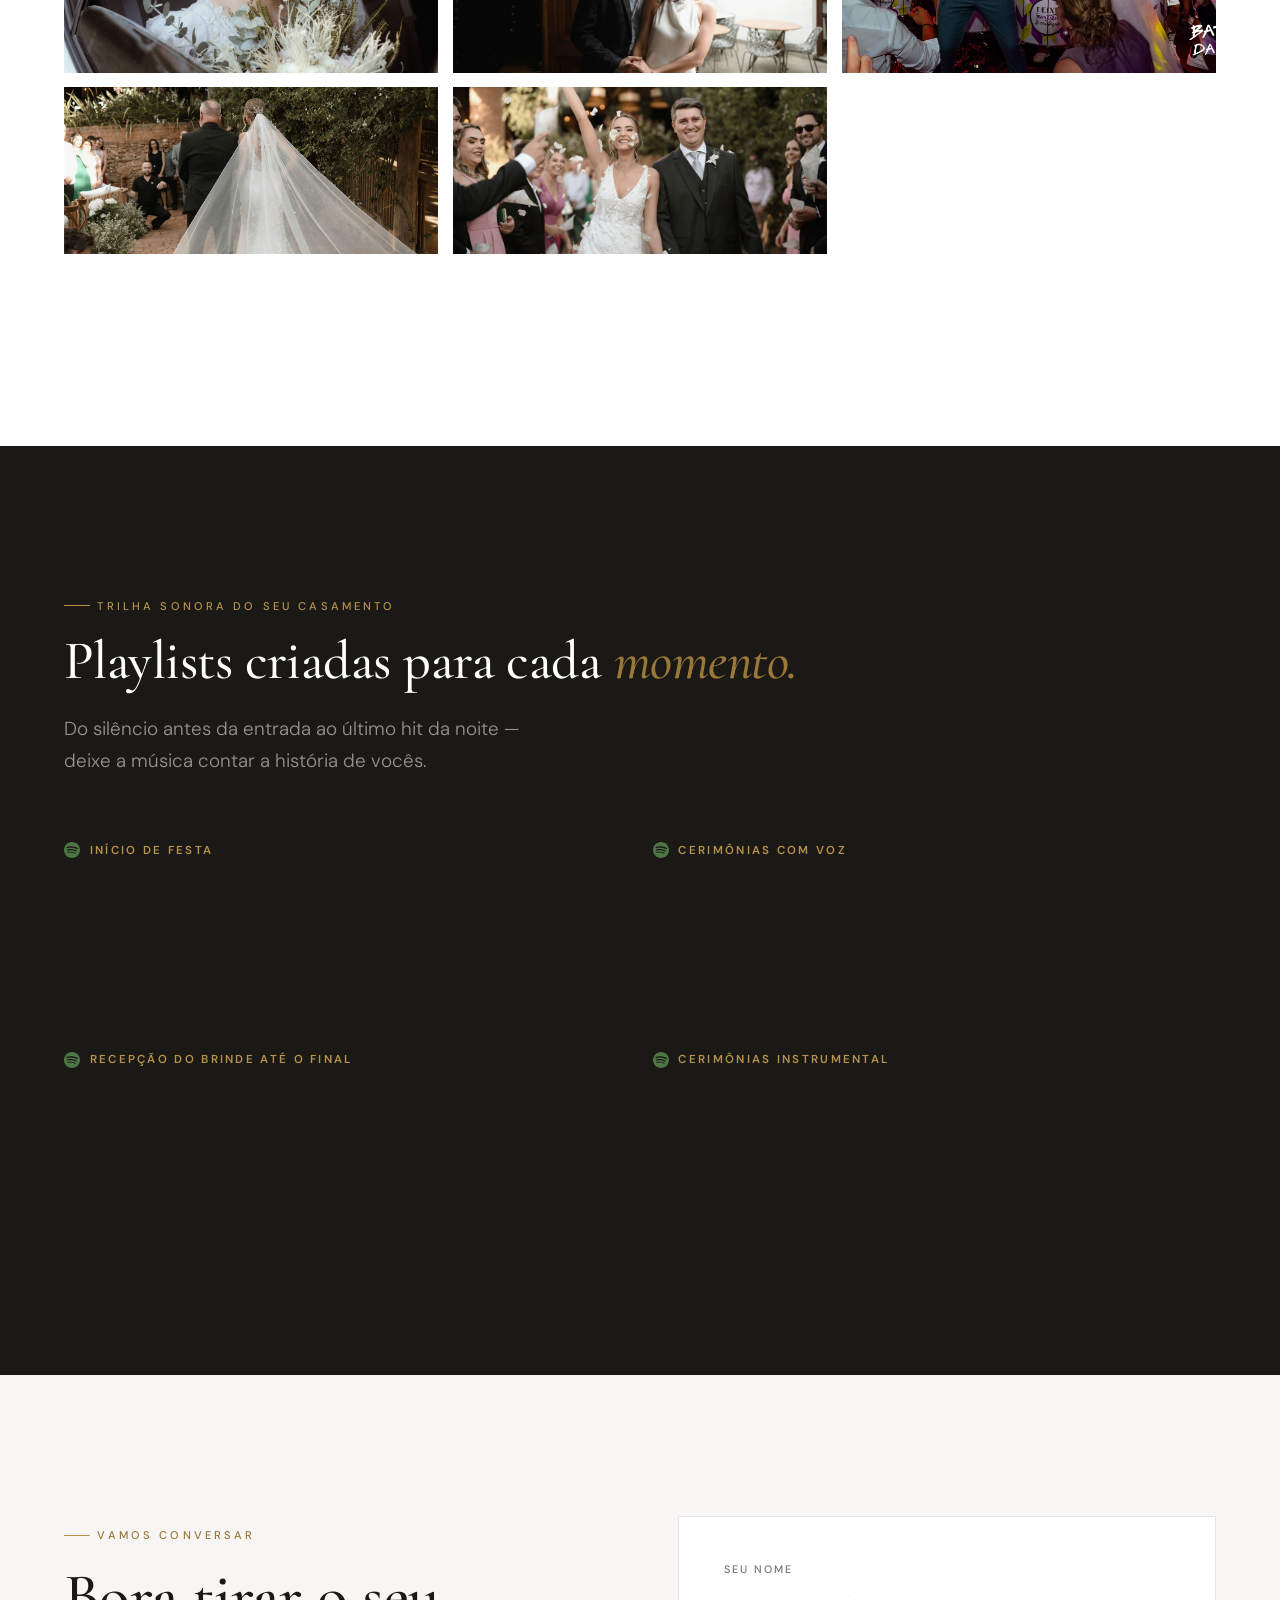
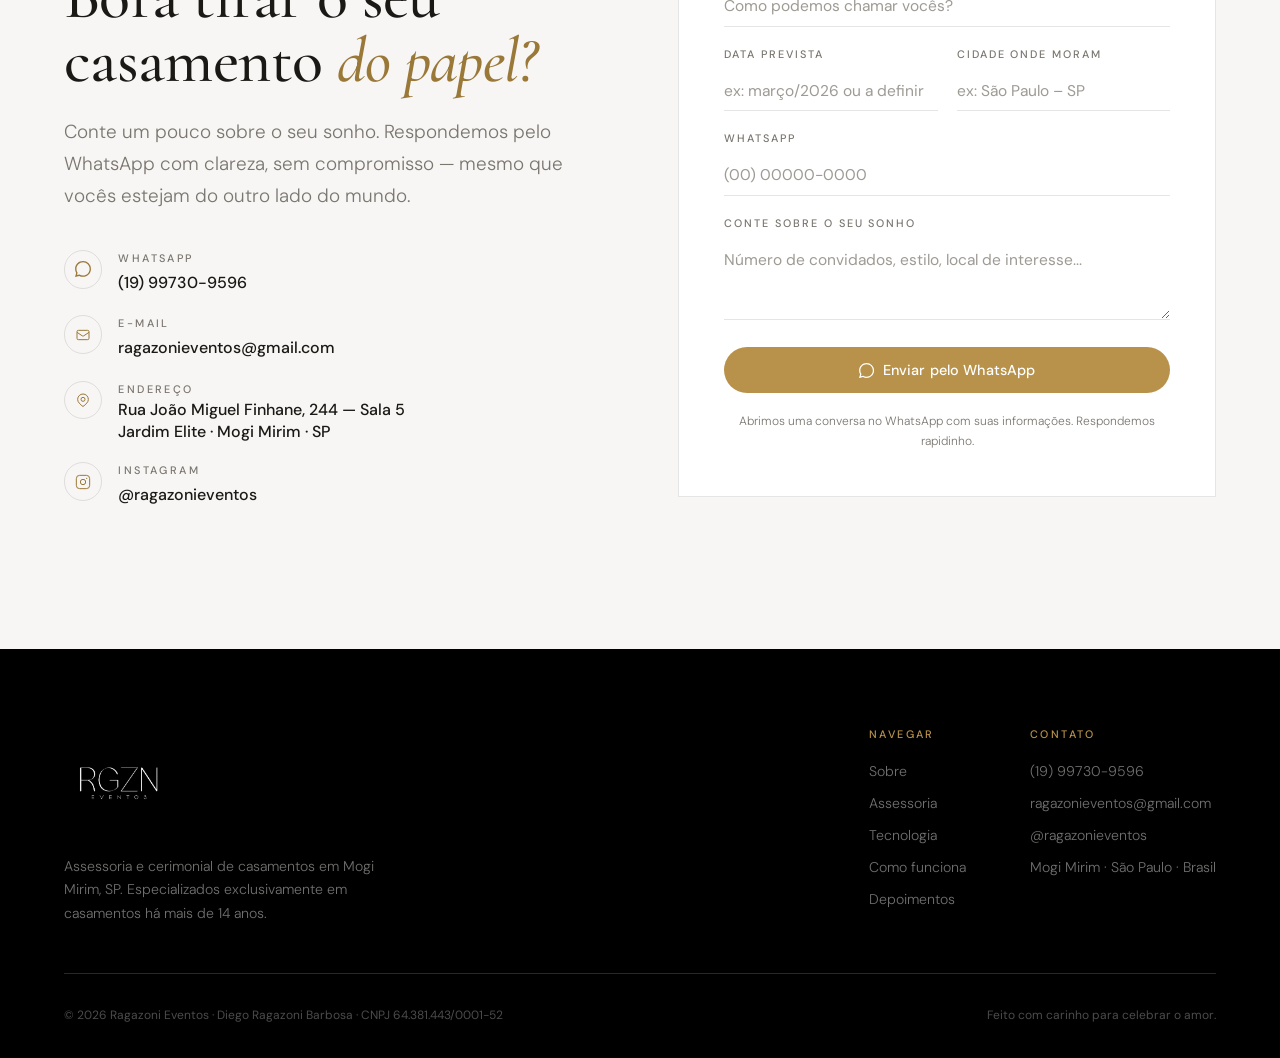
==== commit f614a7ec: "Link /avaliar para o Google, selo de avaliações e espaço para avaliações novas do Google Co-Authored" ====
--- a/index.html
+++ b/index.html
@@ -309,15 +309,16 @@
         <div>
           <span class="eyebrow center">Quem viveu, conta</span>
           <h2 class="display">Histórias que viraram <em>memória.</em></h2>
-        </div>
-        <!-- Substitua o link abaixo pelo seu Google Forms ou outro formulário de avaliação -->
-        <a href="https://docs.google.com/forms/d/e/1FAIpQLSdpJJK5WQ9oiyHjJHYZZjYs6Ups3S8iKVOfT5JisiOvxKSLsw/viewform" target="_blank" rel="noopener" class="btn btn-ghost on-dark depo-review-btn" id="reviewLink">
+          <a class="google-badge" id="googleBadge" href="#" target="_blank" rel="noopener" hidden></a>
+        </div>
+        <!-- Botão leva para /avaliar, que redireciona para a avaliação no Perfil da Empresa no Google -->
+        <a href="/avaliar" target="_blank" rel="noopener" class="btn btn-ghost on-dark depo-review-btn" id="reviewLink">
           <svg viewBox="0 0 24 24" fill="none" stroke="currentColor" stroke-width="1.8" style="width:1em;height:1em"><path d="M11 5H6a2 2 0 00-2 2v11a2 2 0 002 2h11a2 2 0 002-2v-5m-1.414-9.414a2 2 0 112.828 2.828L11.828 15H9v-2.828l8.586-8.586z"/></svg>
           Avaliar nosso trabalho
         </a>
       </div>
 
-      <!-- Os depoimentos vêm de data/depoimentos.json (+ respostas do formulário com Publicar = sim). -->
+      <!-- Depoimentos: data/depoimentos.json + avaliações novas do Google (data/avaliacoes-google.json) + formulário (Publicar = sim). -->
       <div class="depo-grid" id="depoGrid" data-reveal></div>
     </div>
   </section>
@@ -520,7 +521,6 @@
   </div>
 </footer>
 
-<script src="image-slot.js"></script>
 <script src="https://w.behold.so/widget.js" type="module"></script>
 <script src="script.js"></script>
 </body>
--- a/styles.css
+++ b/styles.css
@@ -589,4 +589,21 @@
   .album-lightbox { padding: 1rem; }
   .album-lightbox img { max-width: 100%; }
   .lb-prev, .lb-next { top: auto; bottom: 4rem; transform: none; }
-}+}
+/* ============================================================
+   AVALIAÇÕES DO GOOGLE (data/avaliacoes-google.json)
+   ============================================================ */
+.google-badge {
+  display: inline-flex; align-items: center; flex-wrap: wrap; gap: 0.45rem; align-self: flex-start;
+  font-size: 0.8rem; color: rgba(250,249,247,.72); text-decoration: none;
+  border: 1px solid rgba(250,249,247,.18); border-radius: 100px; padding: 0.45em 1em;
+  transition: border-color .3s, color .3s;
+}
+.google-badge[hidden] { display: none; }
+.google-badge:hover { border-color: var(--gold); color: #fff; }
+.google-badge b { font-family: Arial, sans-serif; font-weight: 700; color: #fff; }
+.google-badge strong { color: #fff; font-weight: 600; }
+.stars { color: var(--gold); letter-spacing: 0.08em; white-space: nowrap; }
+.stars i { font-style: normal; opacity: .25; }
+.depo-google-top { display: flex; align-items: center; justify-content: space-between; gap: 1rem; margin-bottom: 0.9rem; font-size: 0.9rem; }
+.depo-google-top span:last-child { font-size: 0.66rem; letter-spacing: 0.16em; text-transform: uppercase; color: rgba(250,249,247,.45); }
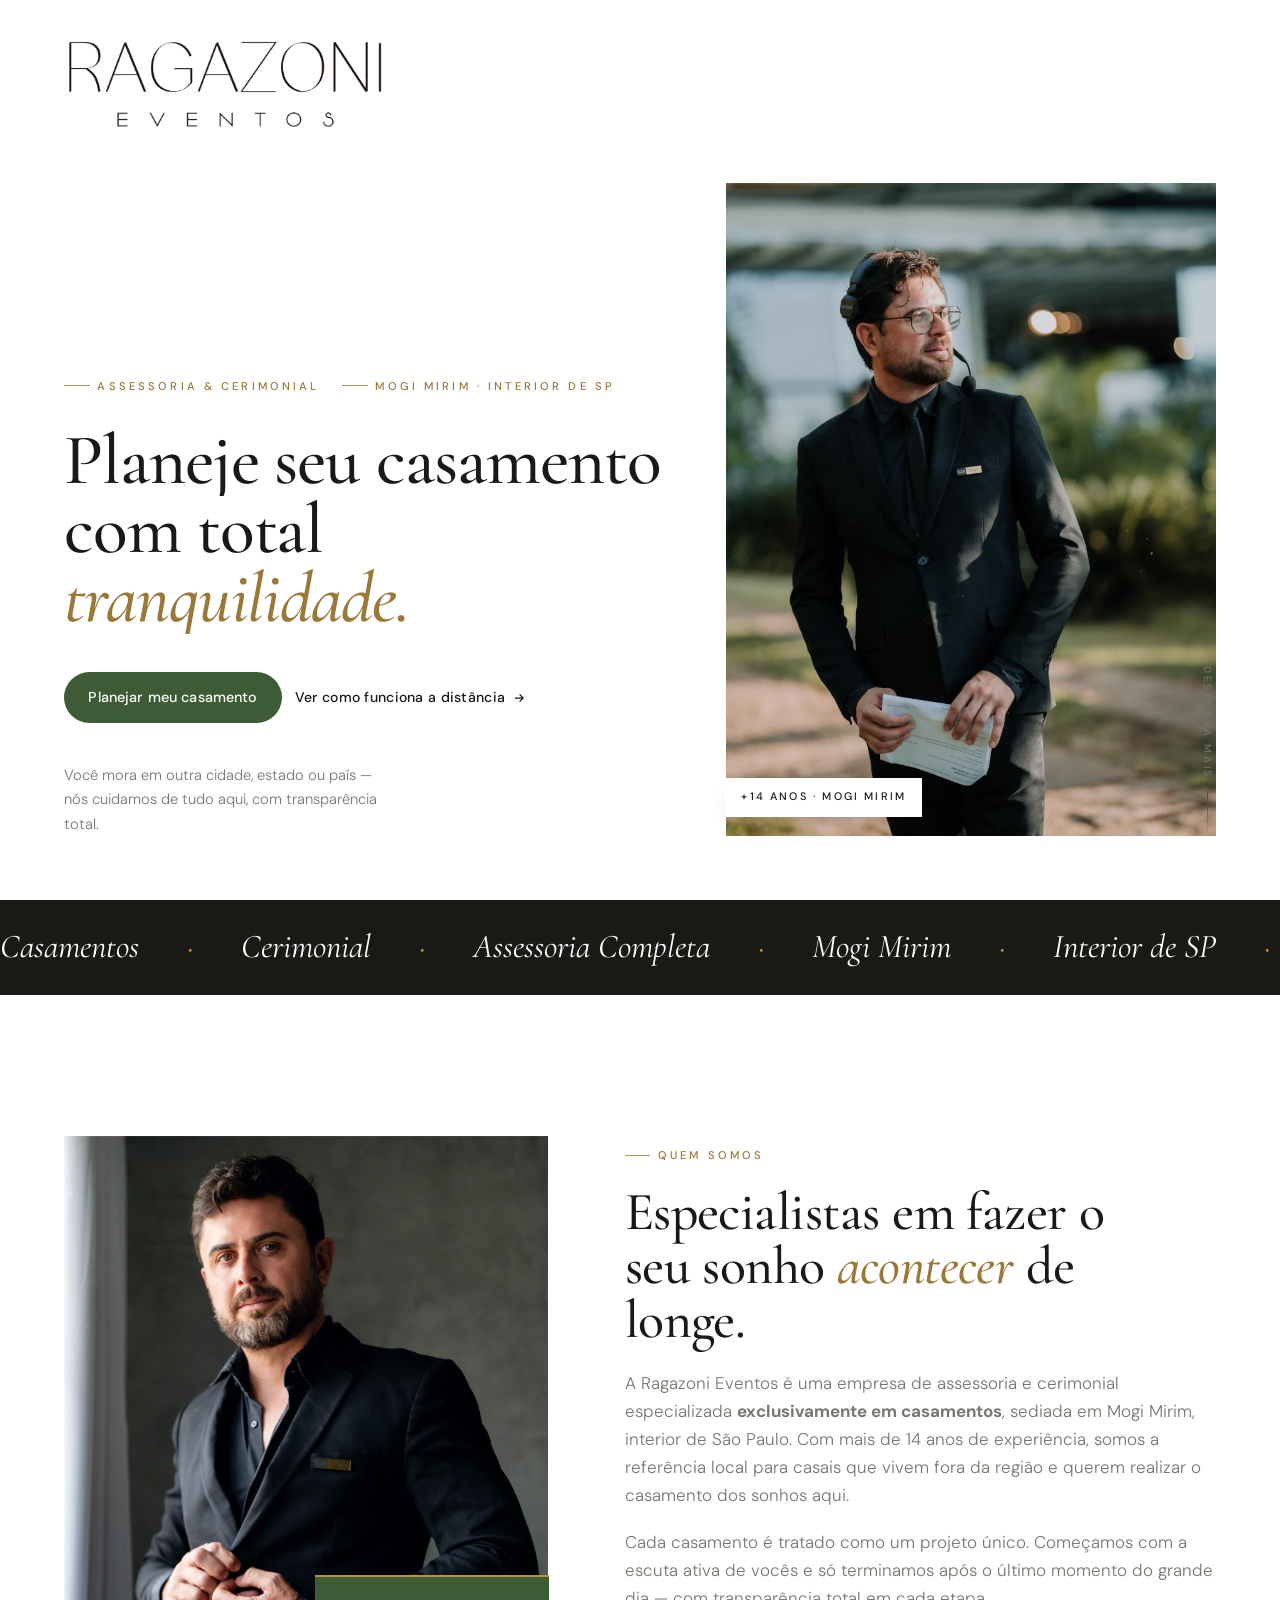
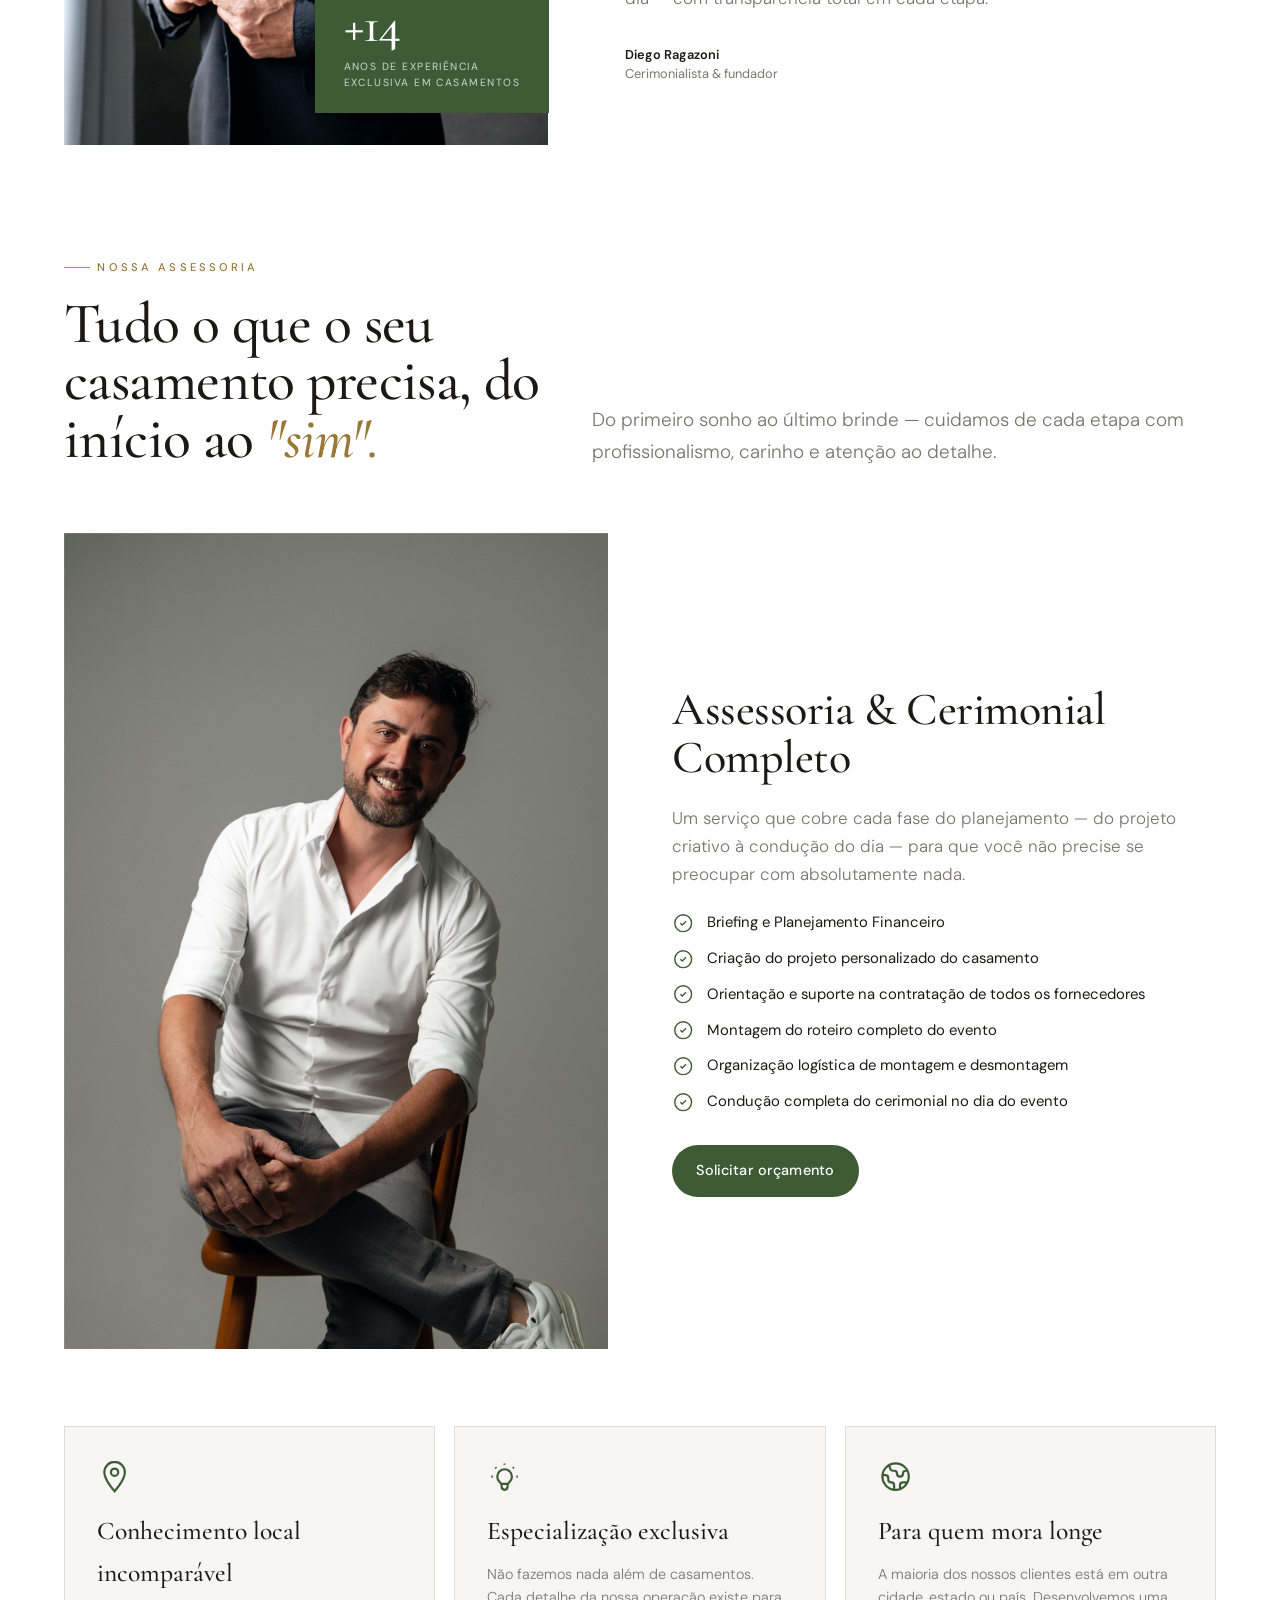
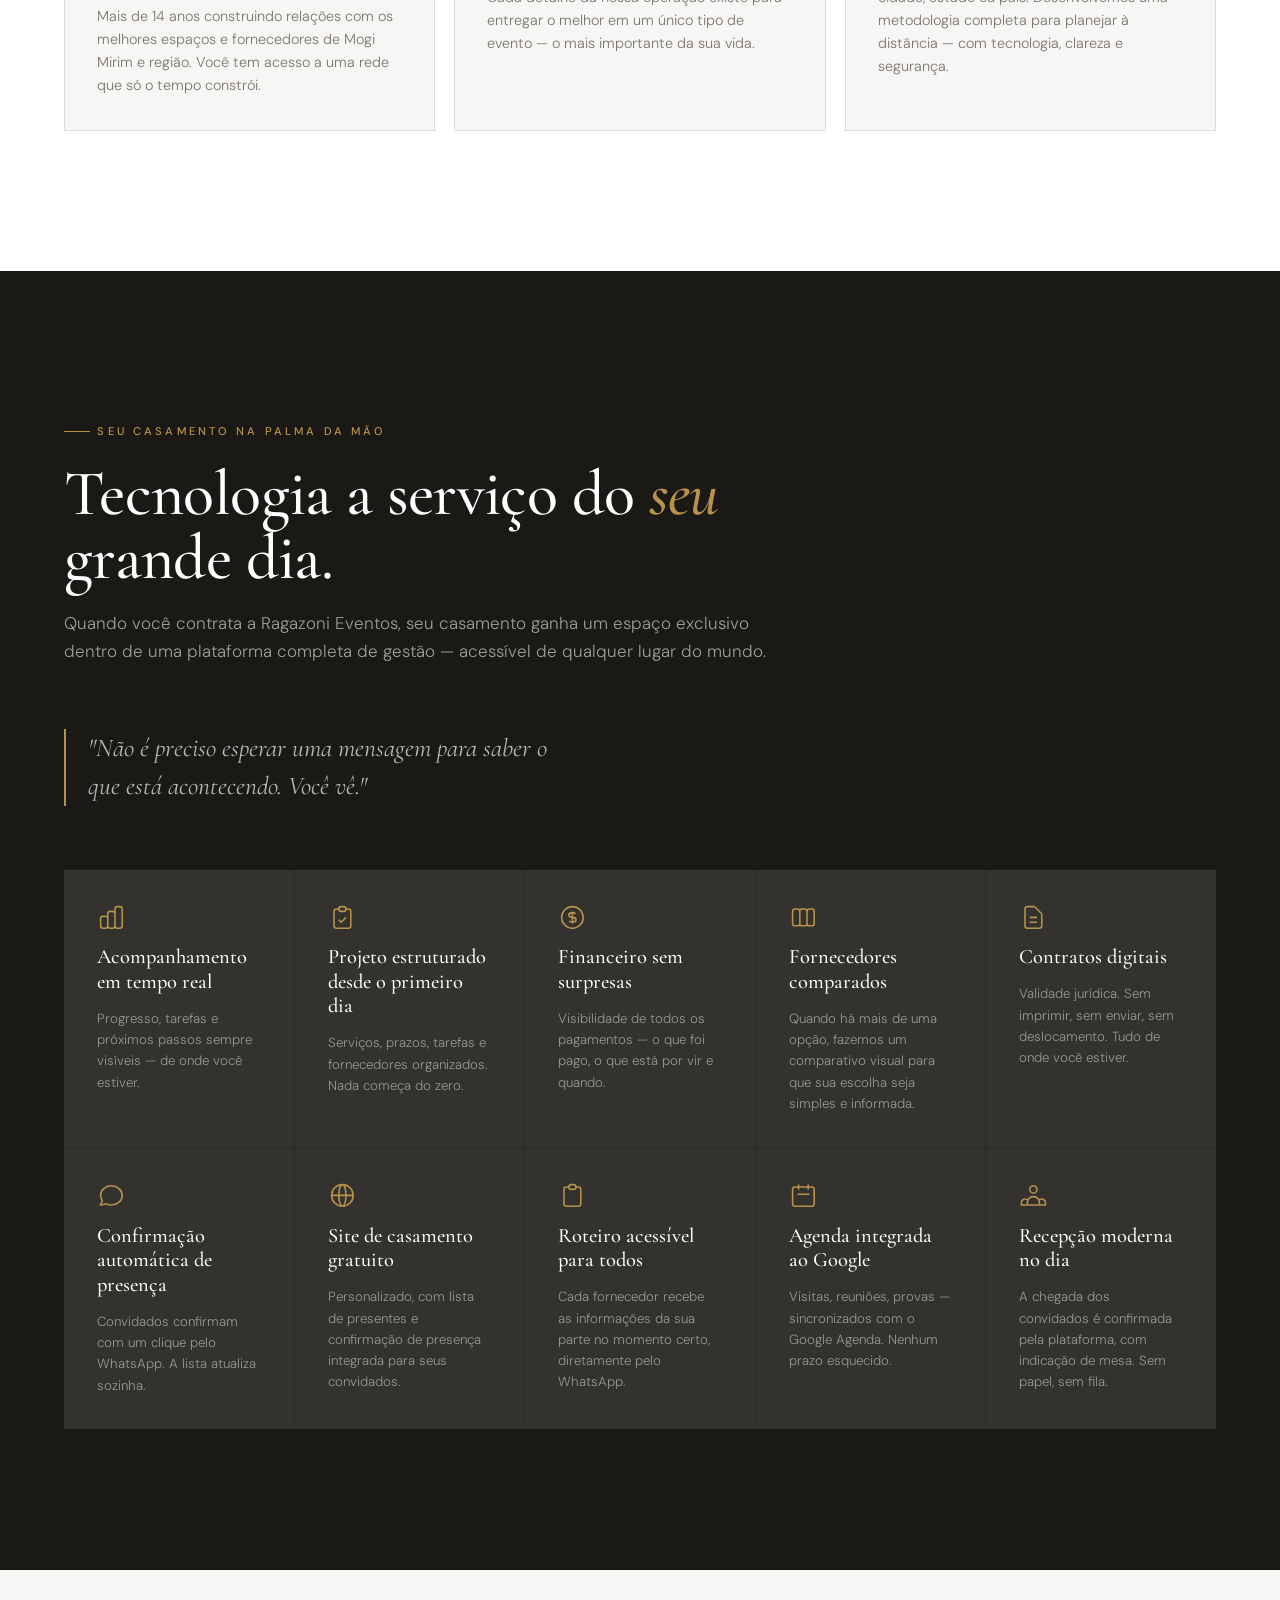
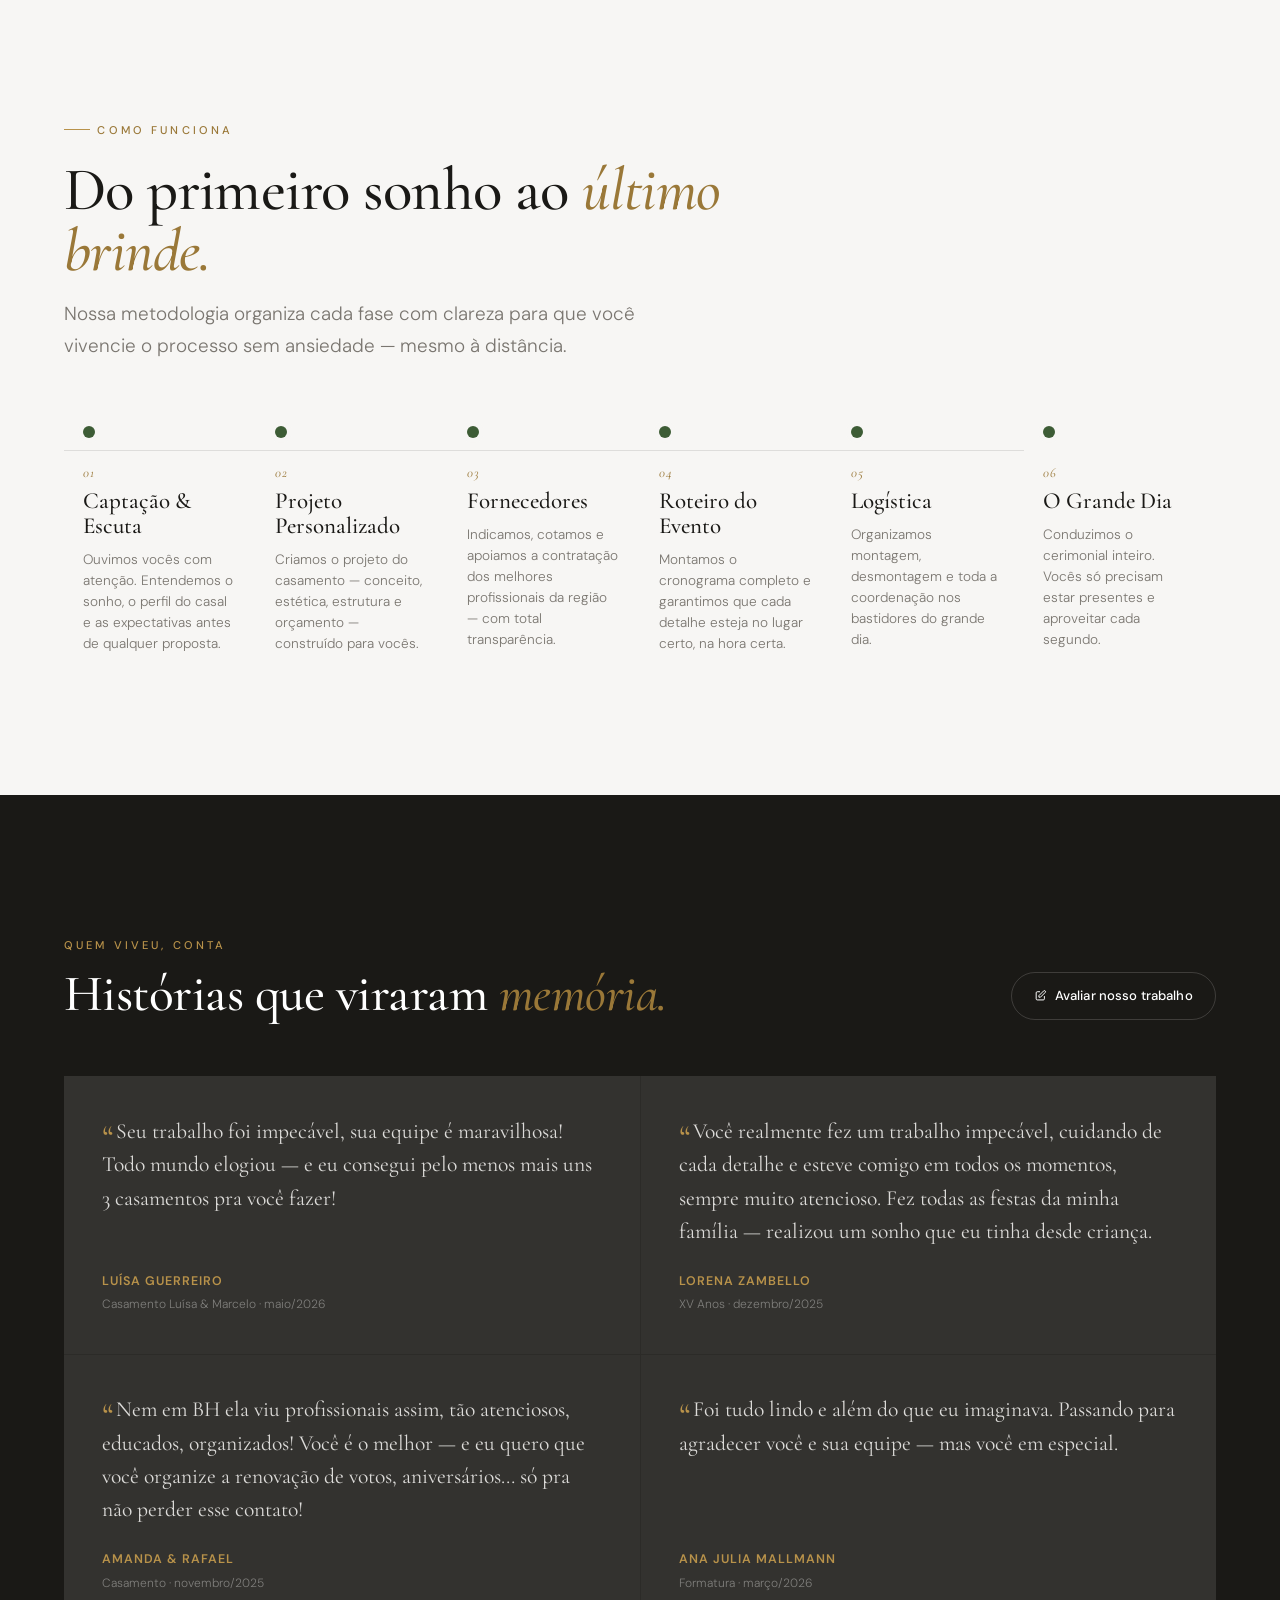
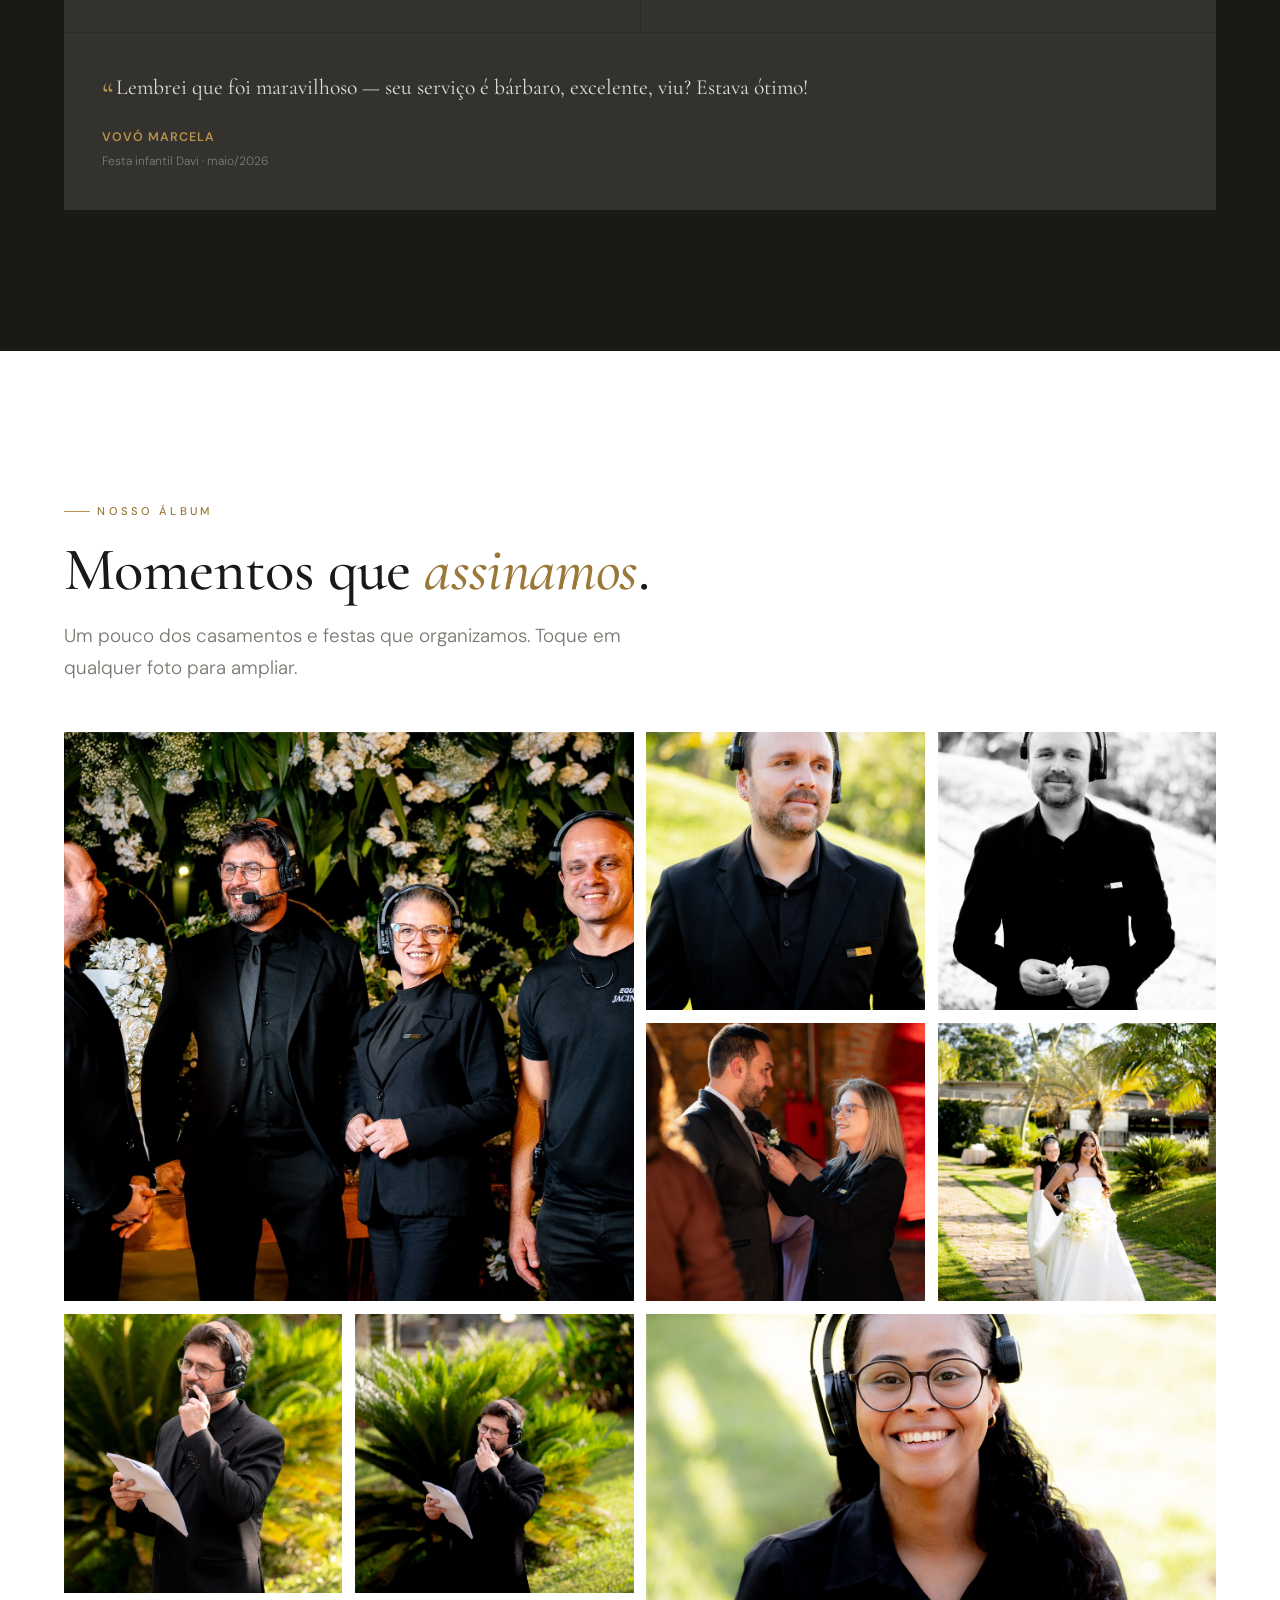
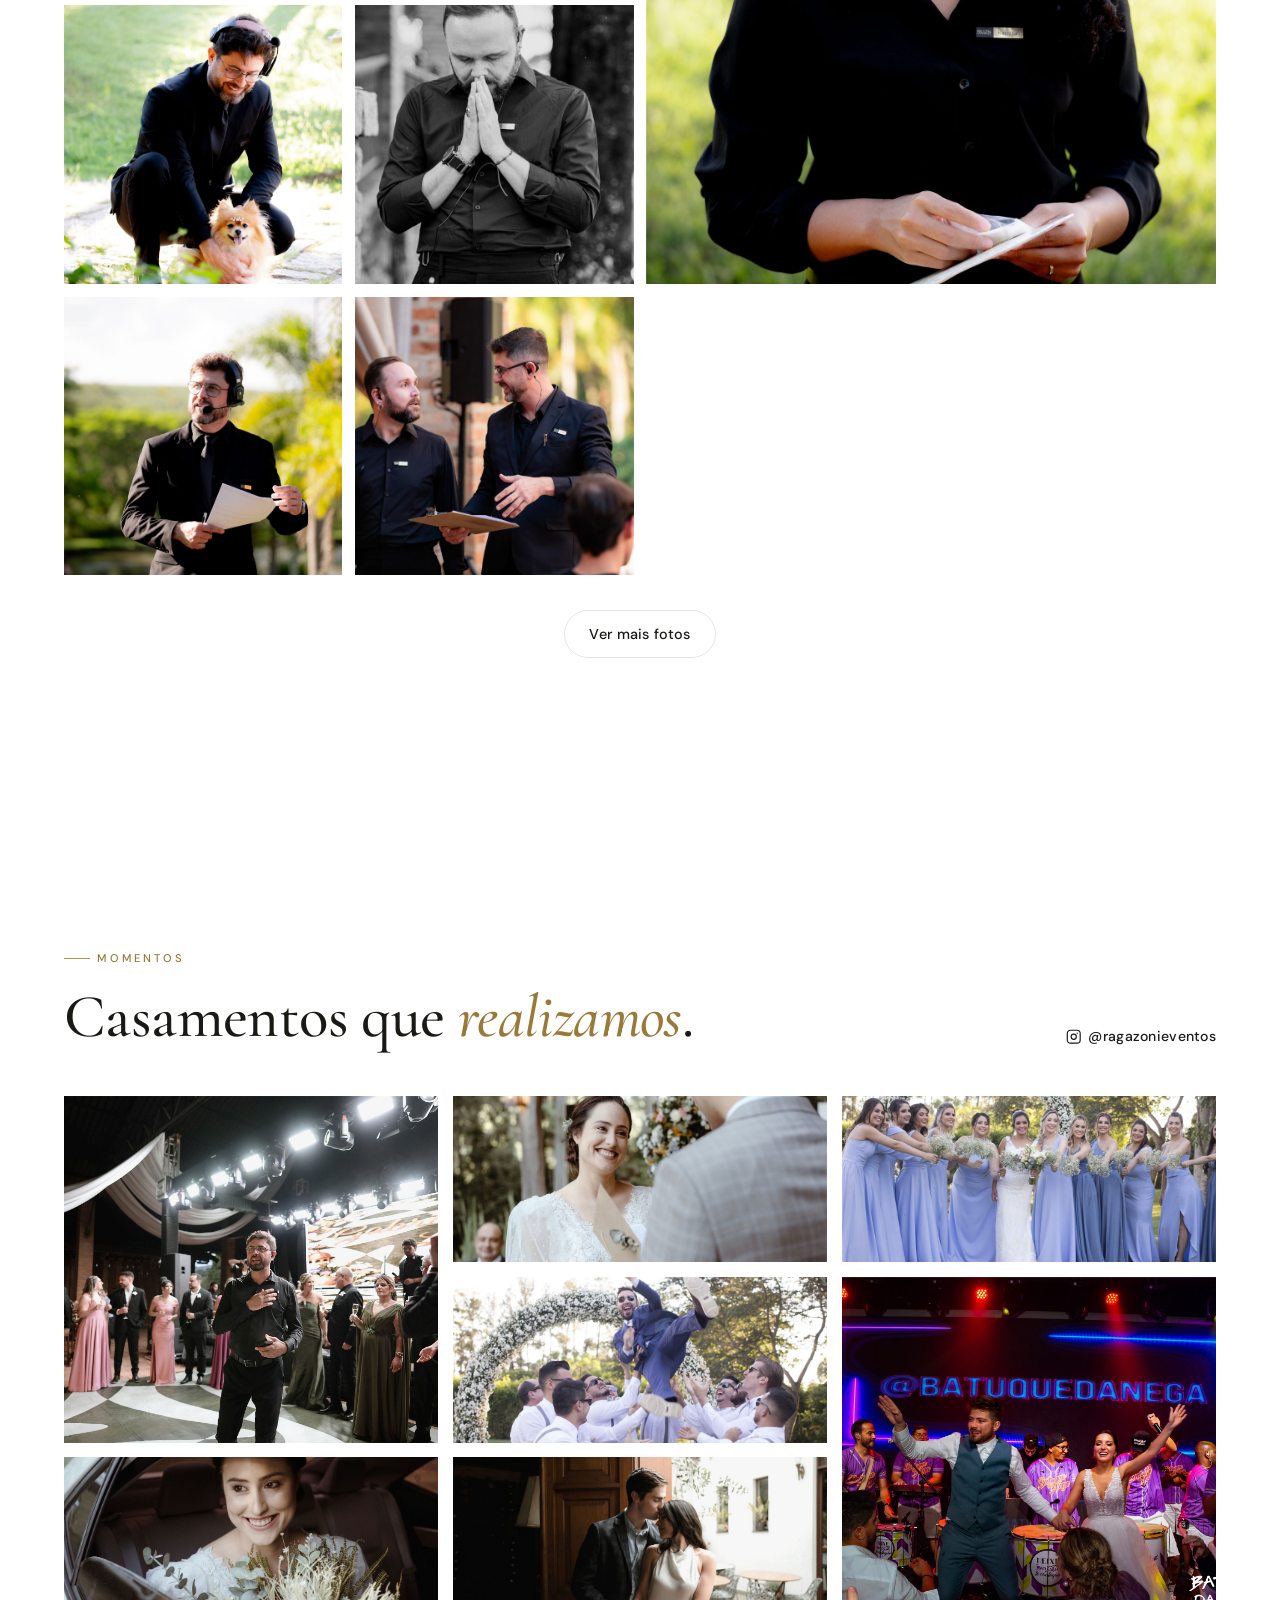
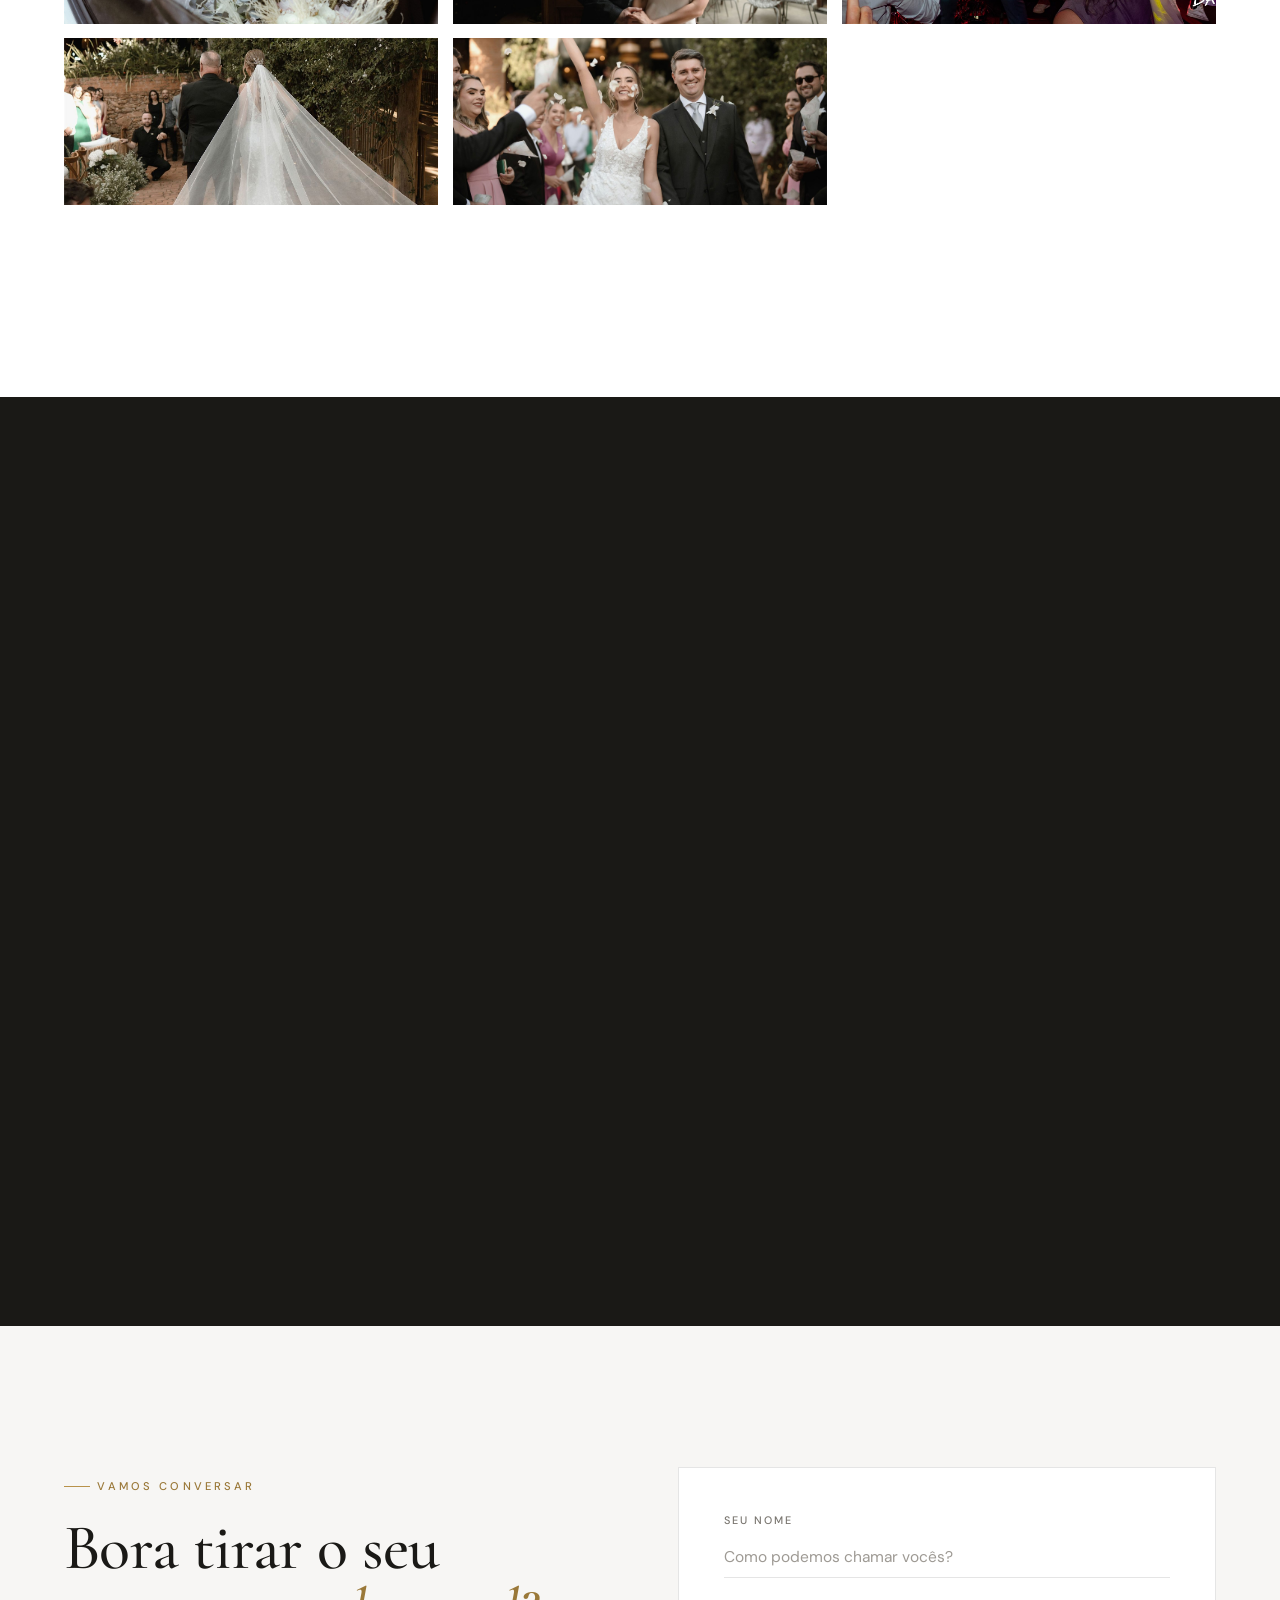
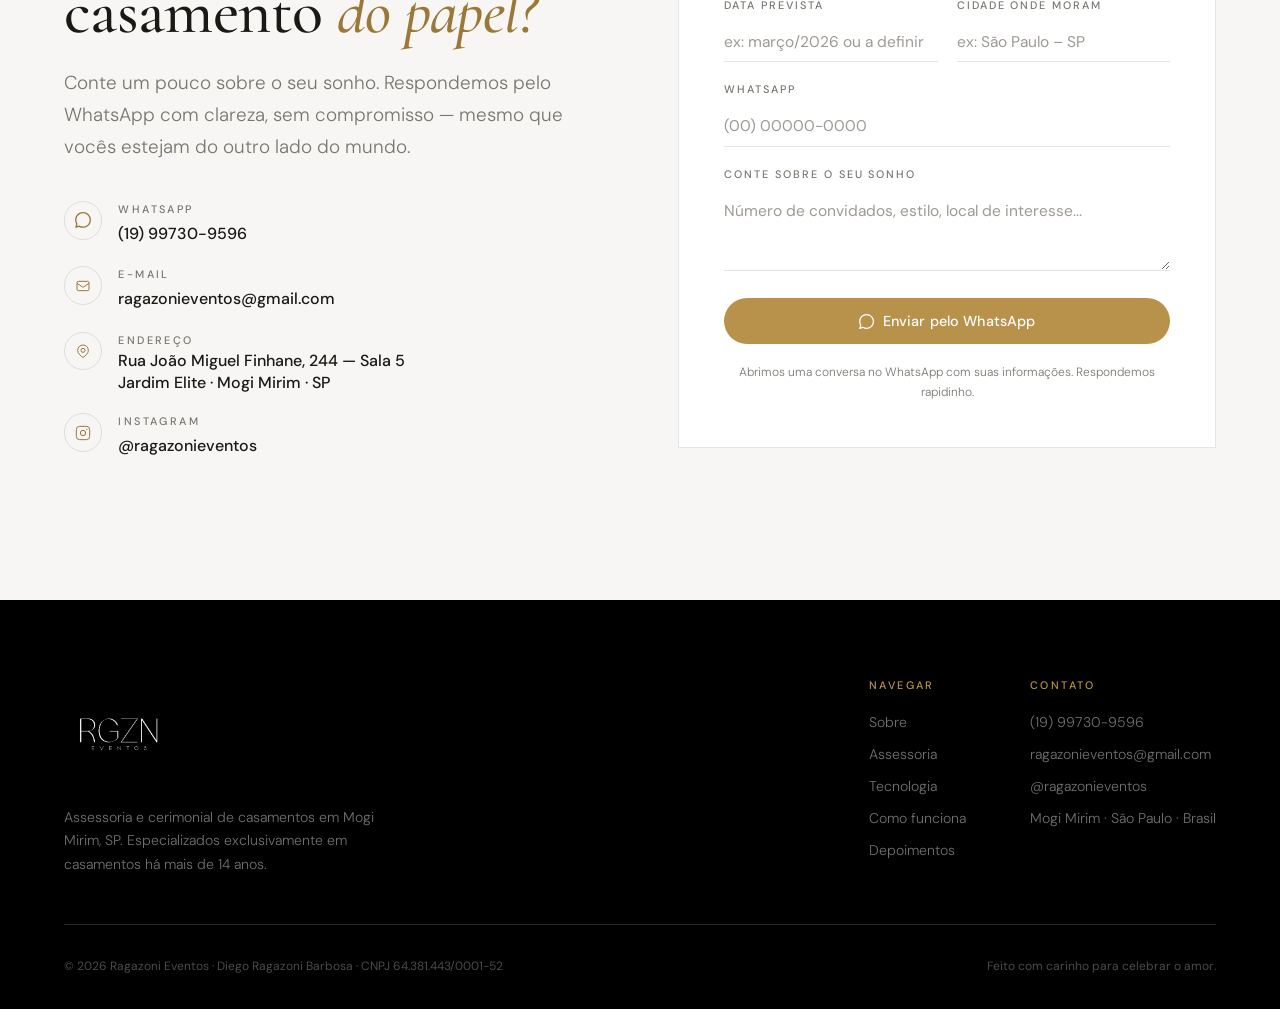
==== commit fff77b1b: "Página /avaliar própria: depoimento dos noivos vai para a planilha e aparece no site (nota 4-5); rem" ====
--- a/index.html
+++ b/index.html
@@ -309,16 +309,15 @@
         <div>
           <span class="eyebrow center">Quem viveu, conta</span>
           <h2 class="display">Histórias que viraram <em>memória.</em></h2>
-          <a class="google-badge" id="googleBadge" href="#" target="_blank" rel="noopener" hidden></a>
-        </div>
-        <!-- Botão leva para /avaliar, que redireciona para a avaliação no Perfil da Empresa no Google -->
+        </div>
+        <!-- Botão leva para /avaliar: formulário próprio; respostas vão para a planilha e aparecem aqui -->
         <a href="/avaliar" target="_blank" rel="noopener" class="btn btn-ghost on-dark depo-review-btn" id="reviewLink">
           <svg viewBox="0 0 24 24" fill="none" stroke="currentColor" stroke-width="1.8" style="width:1em;height:1em"><path d="M11 5H6a2 2 0 00-2 2v11a2 2 0 002 2h11a2 2 0 002-2v-5m-1.414-9.414a2 2 0 112.828 2.828L11.828 15H9v-2.828l8.586-8.586z"/></svg>
           Avaliar nosso trabalho
         </a>
       </div>
 
-      <!-- Depoimentos: data/depoimentos.json + avaliações novas do Google (data/avaliacoes-google.json) + formulário (Publicar = sim). -->
+      <!-- Depoimentos: respostas de /avaliar (planilha; nota 4-5 aparece sozinha, Publicar = não esconde) + data/depoimentos.json. -->
       <div class="depo-grid" id="depoGrid" data-reveal></div>
     </div>
   </section>
--- a/styles.css
+++ b/styles.css
@@ -590,20 +590,7 @@
   .album-lightbox img { max-width: 100%; }
   .lb-prev, .lb-next { top: auto; bottom: 4rem; transform: none; }
 }
-/* ============================================================
-   AVALIAÇÕES DO GOOGLE (data/avaliacoes-google.json)
-   ============================================================ */
-.google-badge {
-  display: inline-flex; align-items: center; flex-wrap: wrap; gap: 0.45rem; align-self: flex-start;
-  font-size: 0.8rem; color: rgba(250,249,247,.72); text-decoration: none;
-  border: 1px solid rgba(250,249,247,.18); border-radius: 100px; padding: 0.45em 1em;
-  transition: border-color .3s, color .3s;
-}
-.google-badge[hidden] { display: none; }
-.google-badge:hover { border-color: var(--gold); color: #fff; }
-.google-badge b { font-family: Arial, sans-serif; font-weight: 700; color: #fff; }
-.google-badge strong { color: #fff; font-weight: 600; }
-.stars { color: var(--gold); letter-spacing: 0.08em; white-space: nowrap; }
+
+/* Estrelas nos depoimentos vindos de /avaliar */
+.stars { color: var(--gold); letter-spacing: 0.08em; white-space: nowrap; font-size: 0.9rem; display: block; margin-bottom: 0.9rem; }
 .stars i { font-style: normal; opacity: .25; }
-.depo-google-top { display: flex; align-items: center; justify-content: space-between; gap: 1rem; margin-bottom: 0.9rem; font-size: 0.9rem; }
-.depo-google-top span:last-child { font-size: 0.66rem; letter-spacing: 0.16em; text-transform: uppercase; color: rgba(250,249,247,.45); }
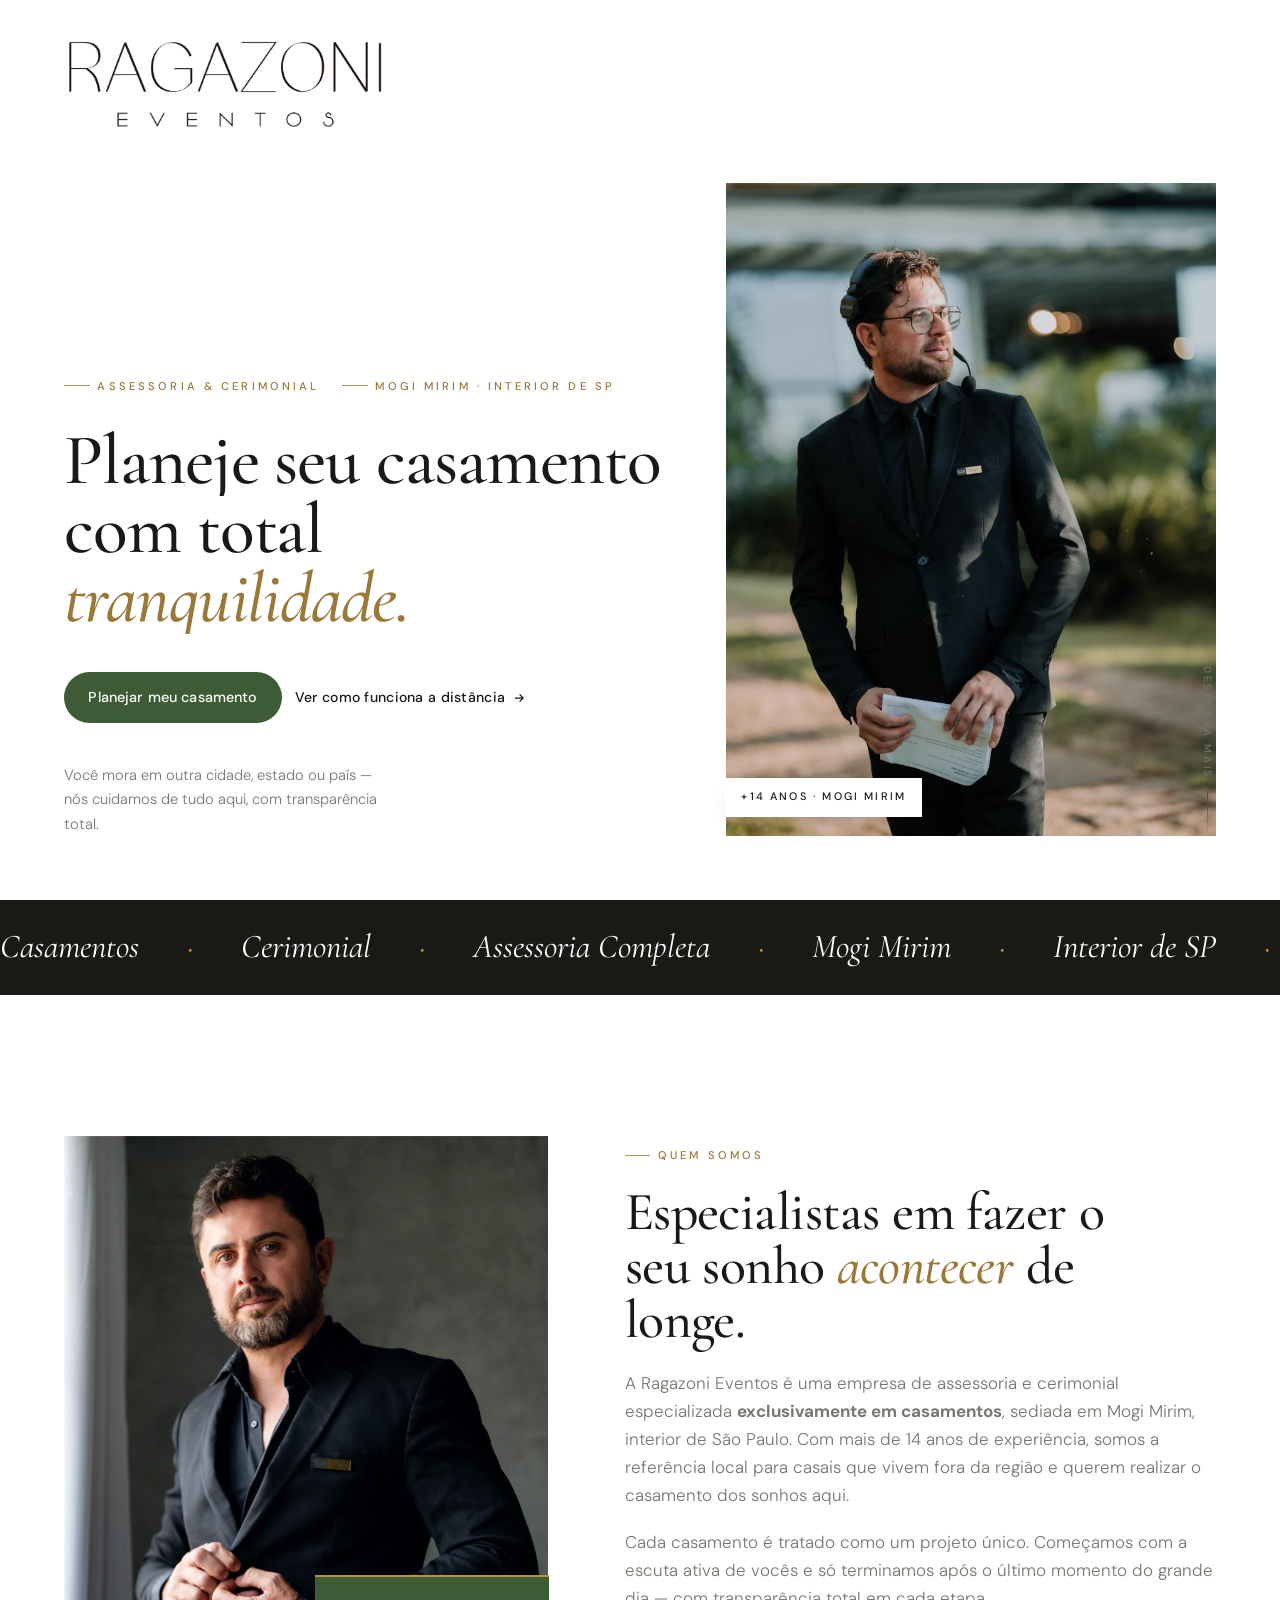
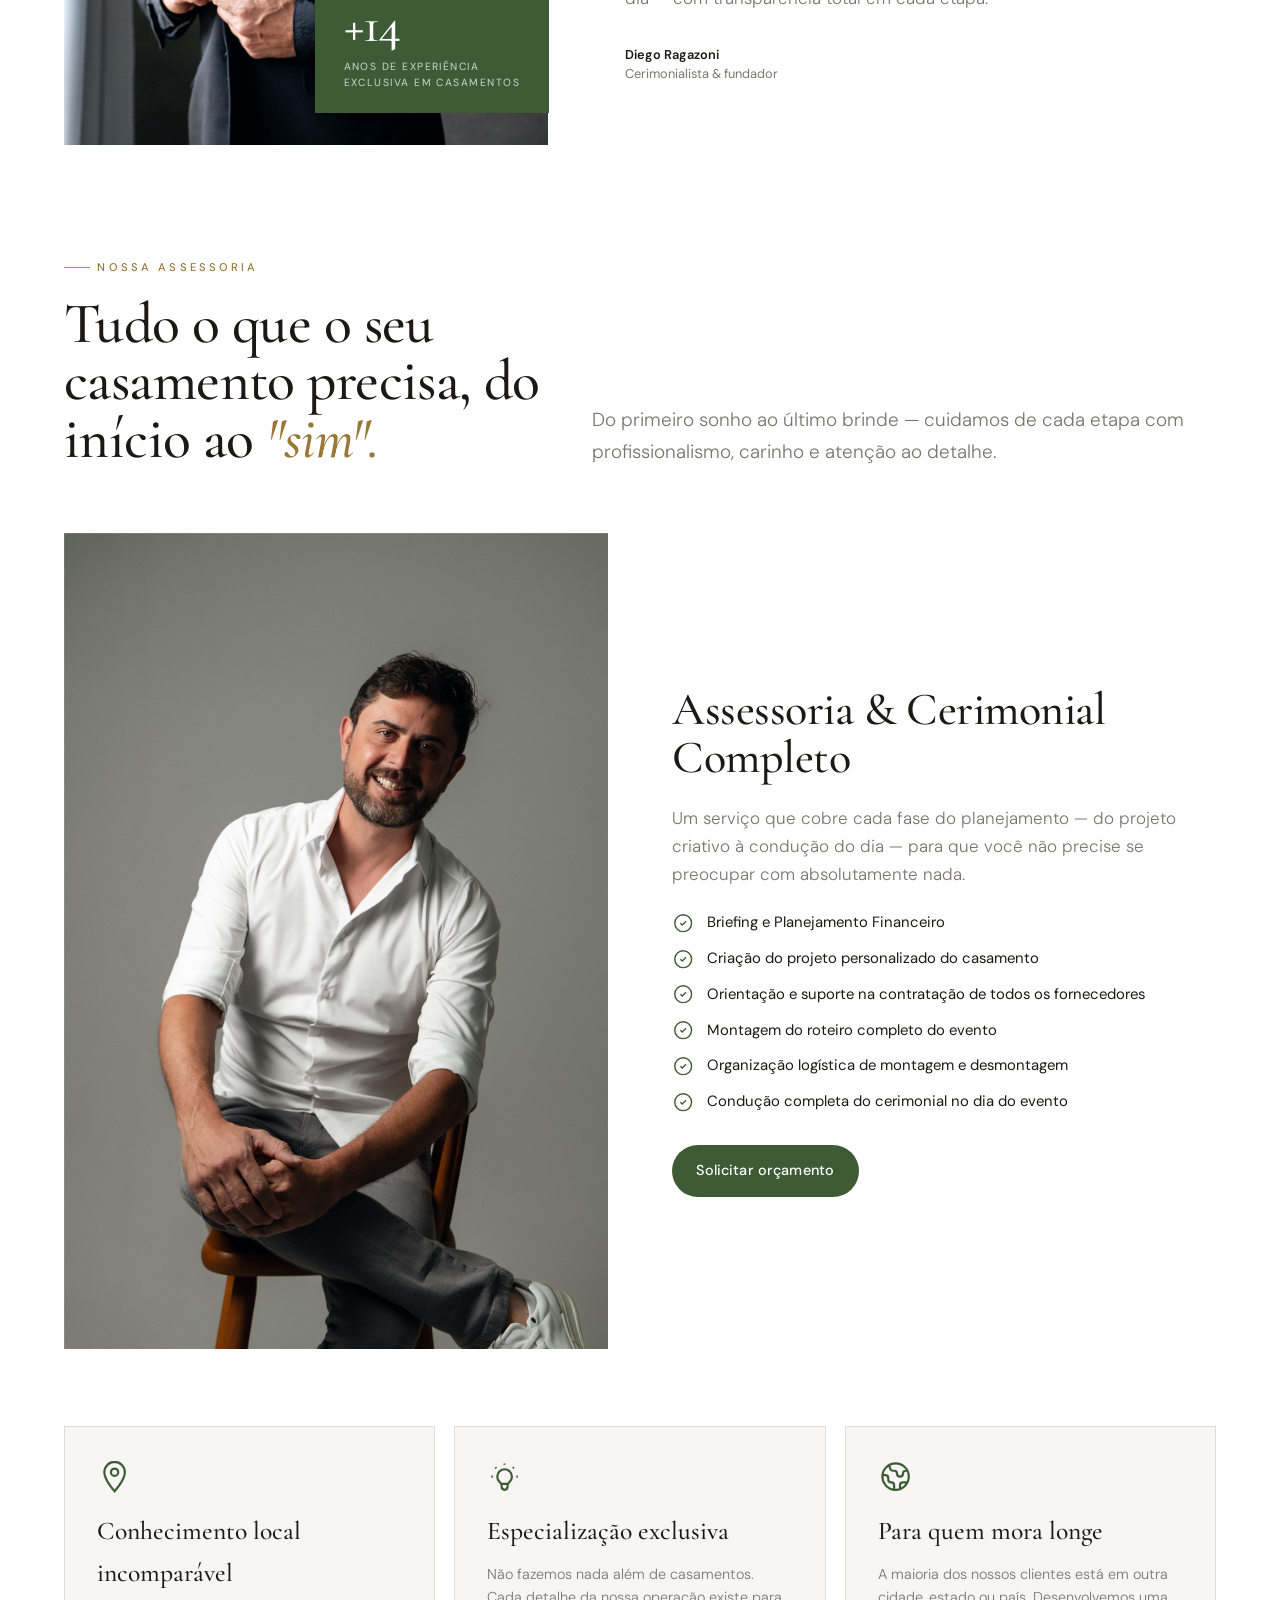
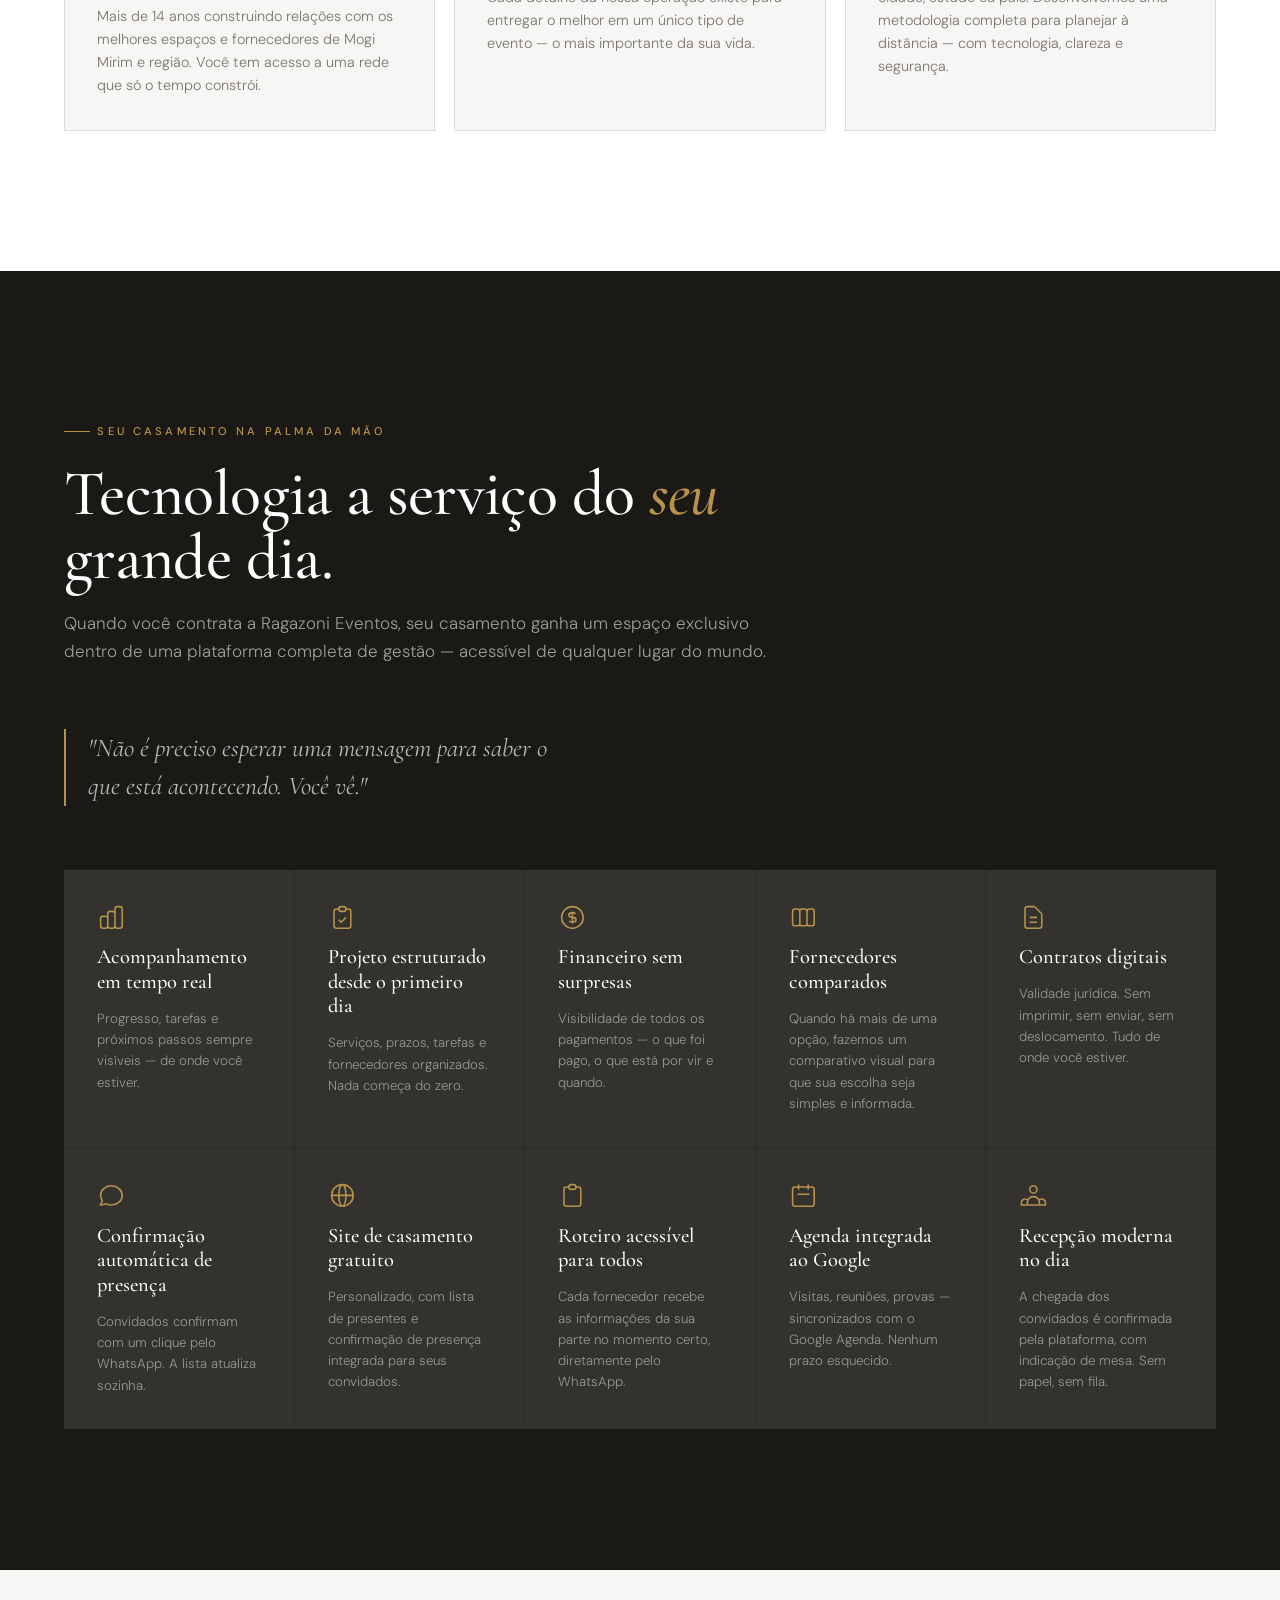
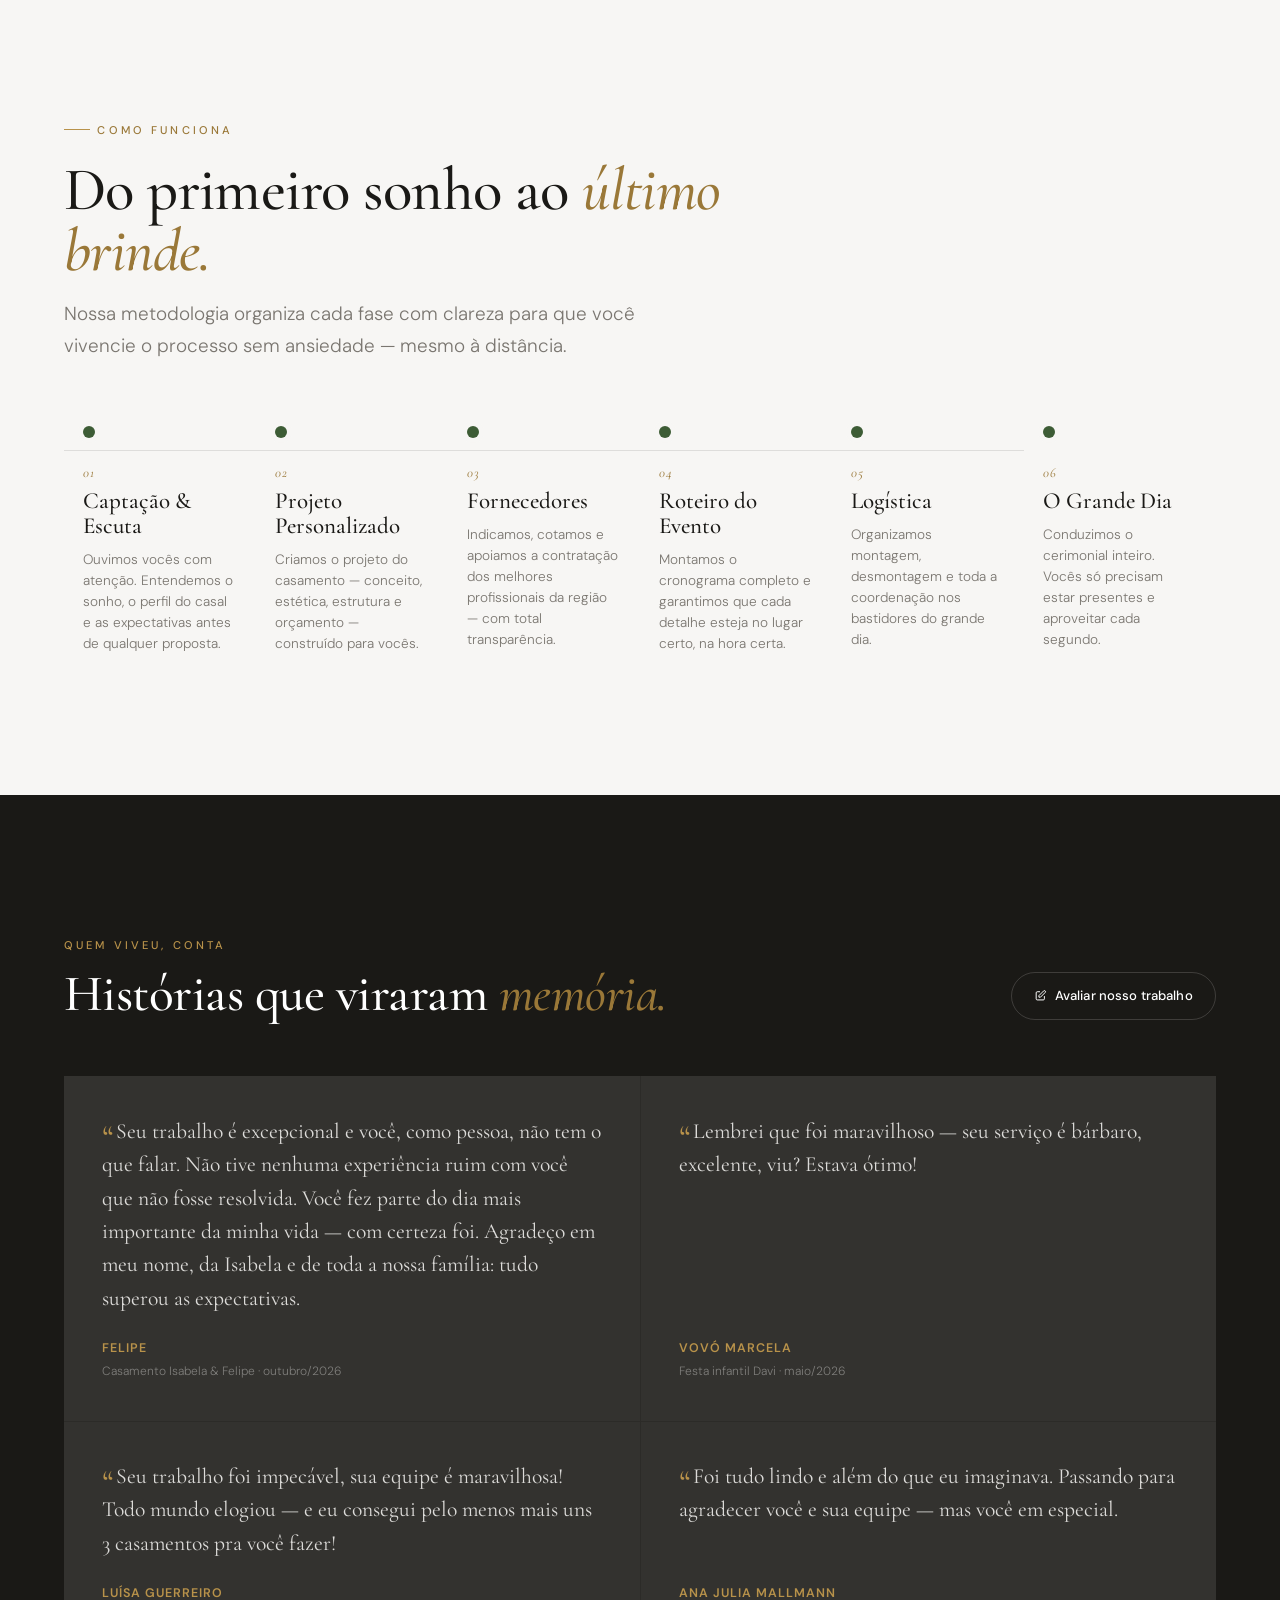
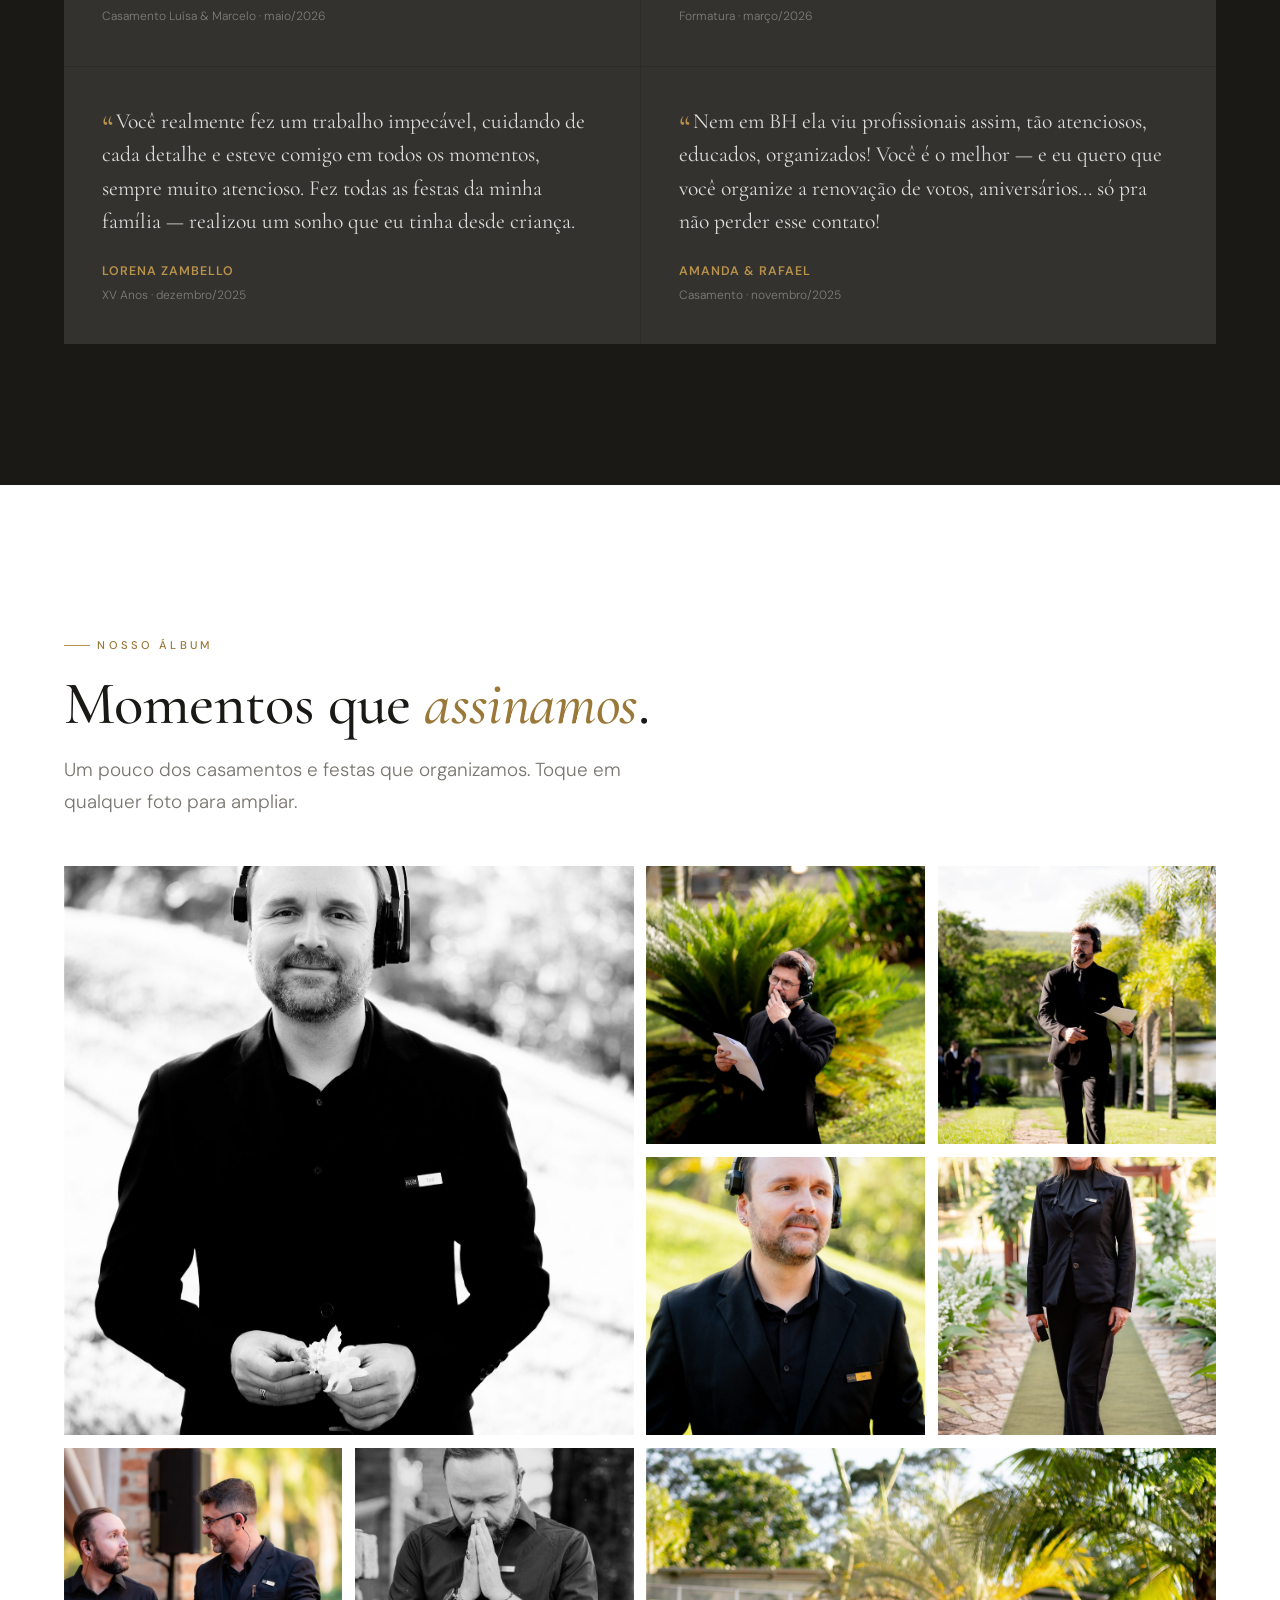
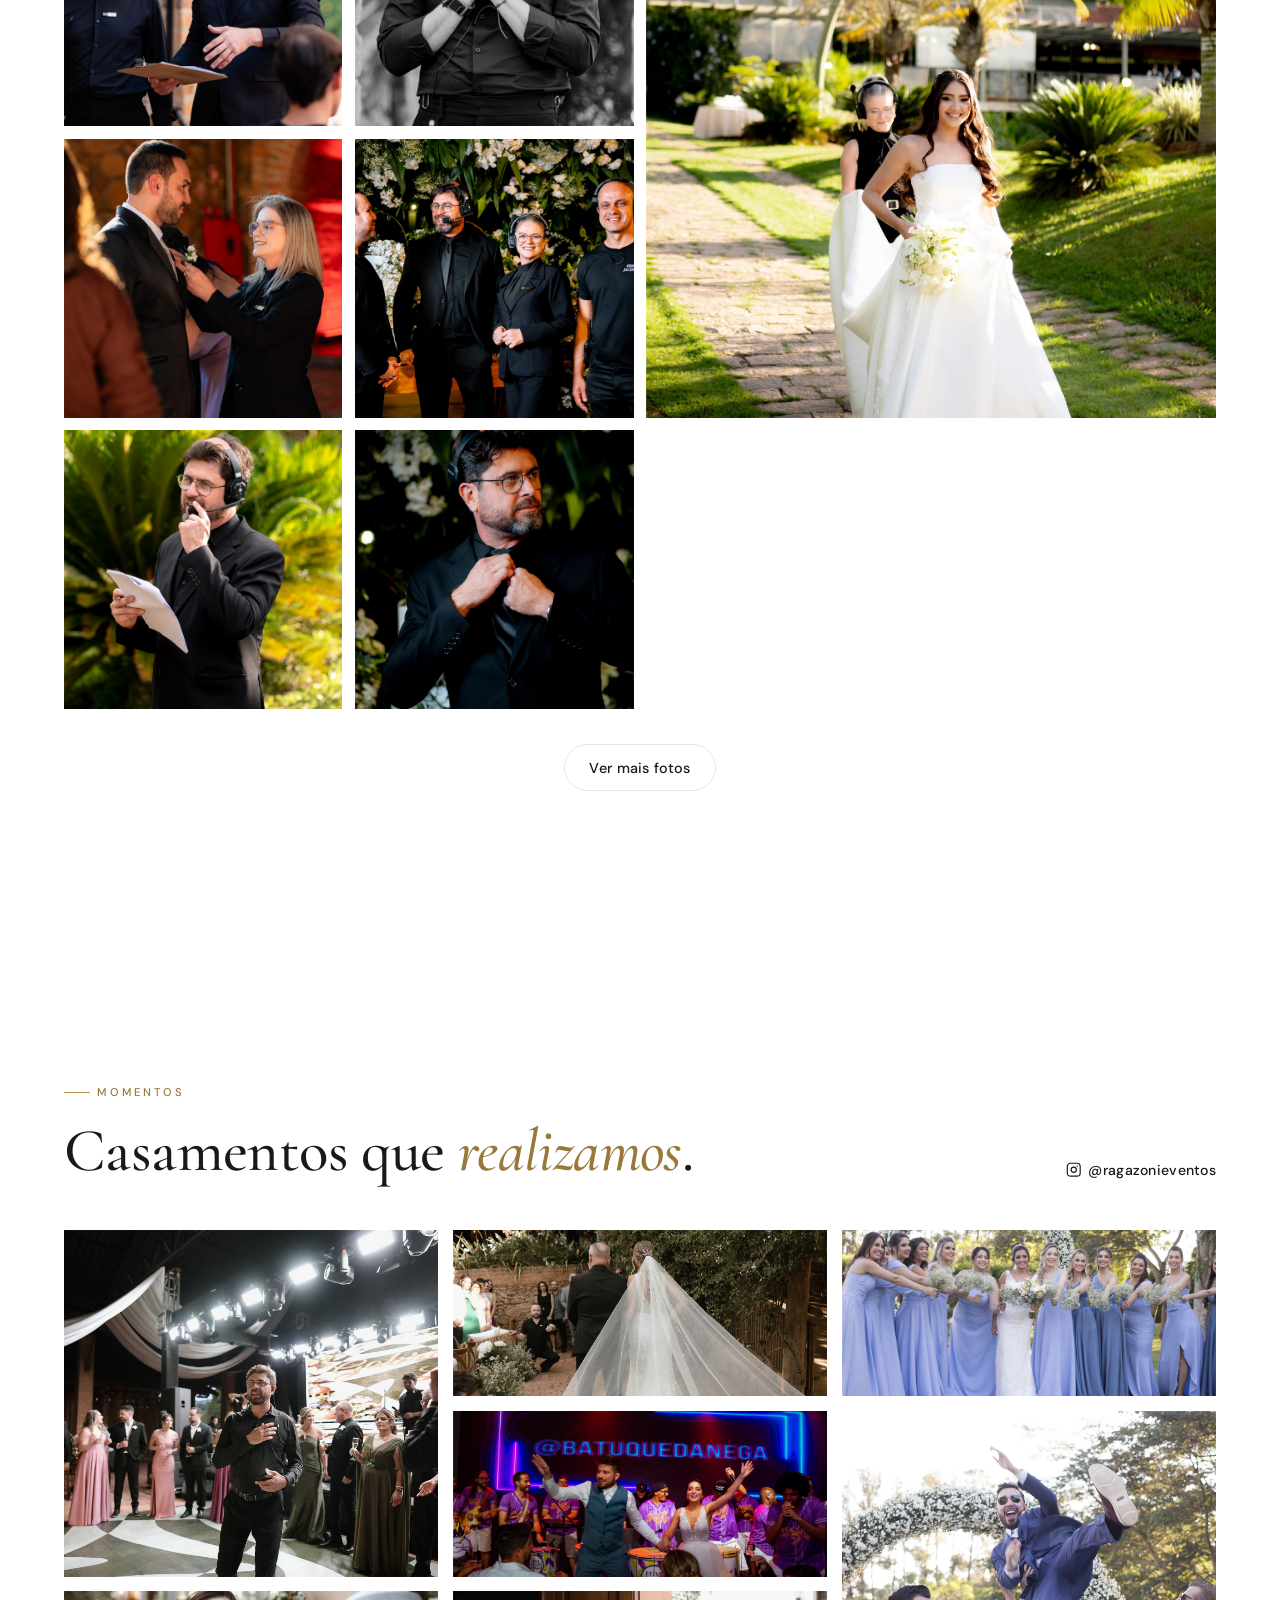
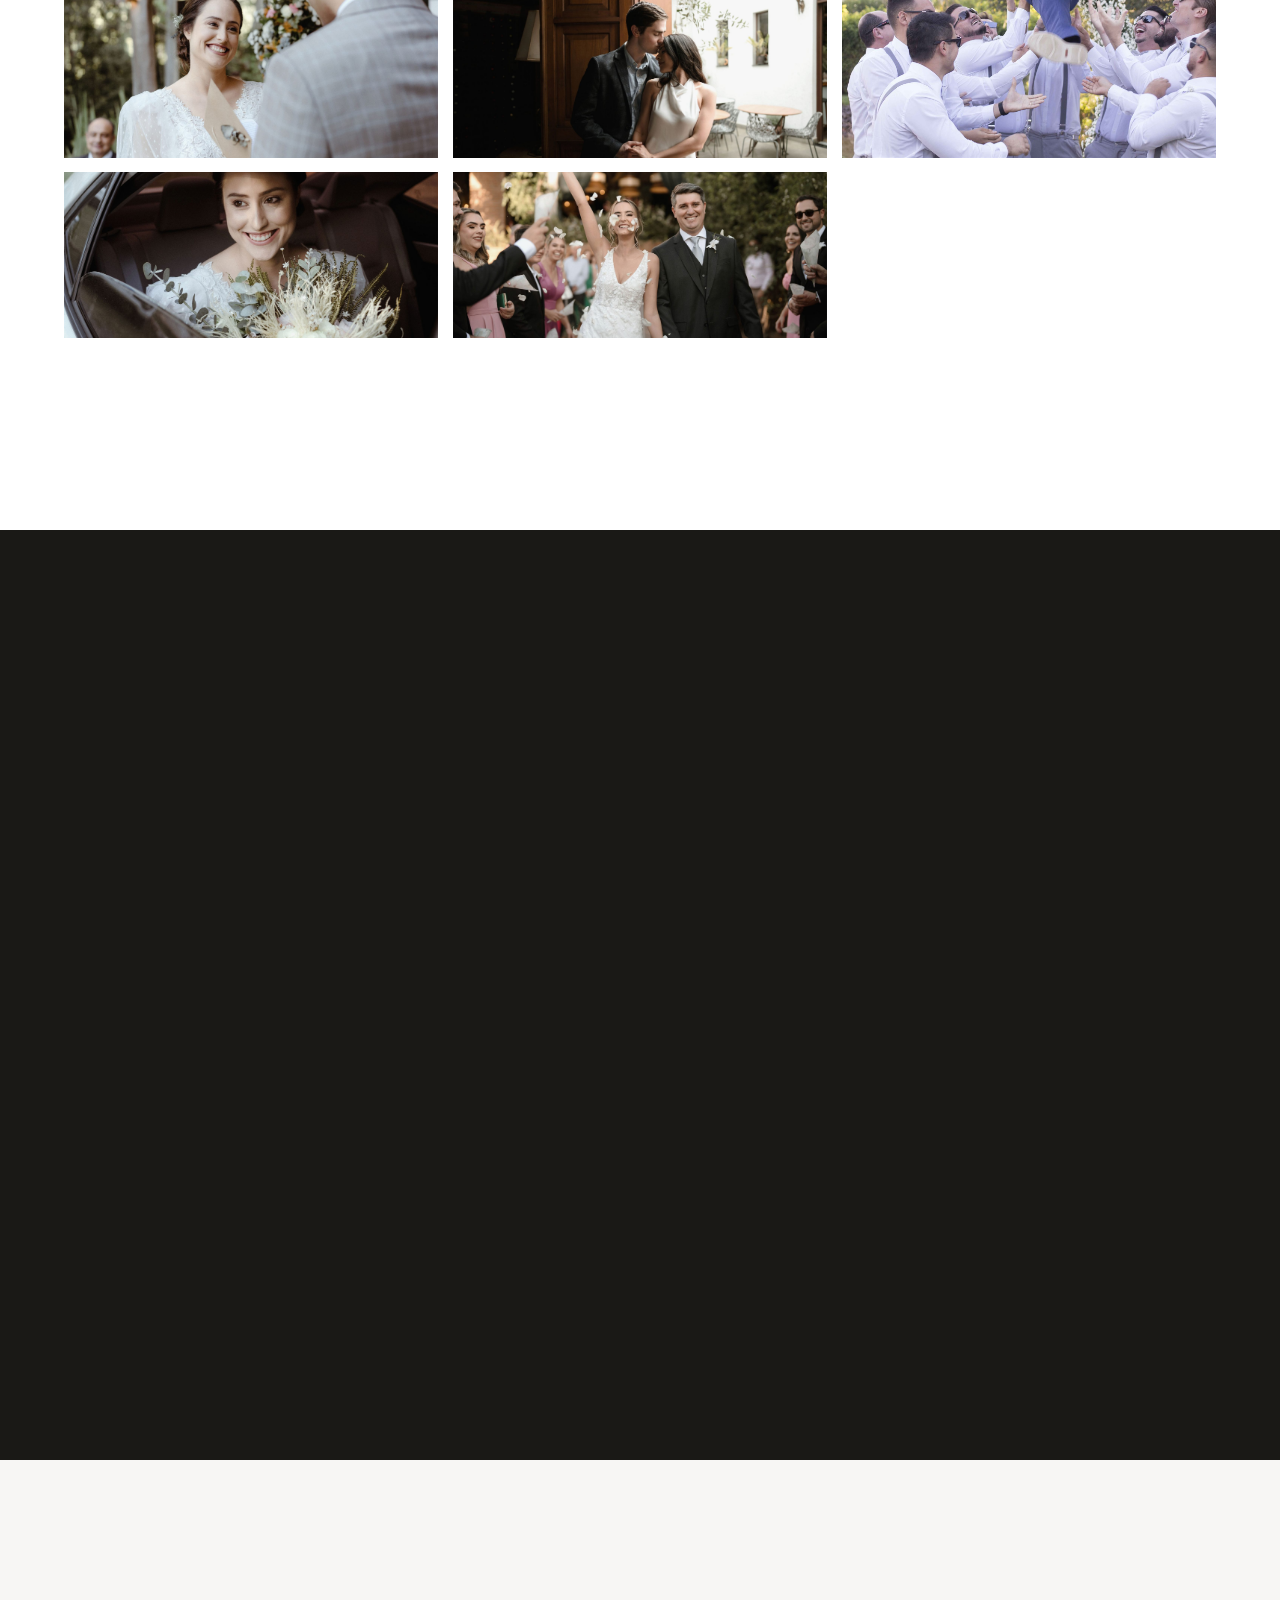
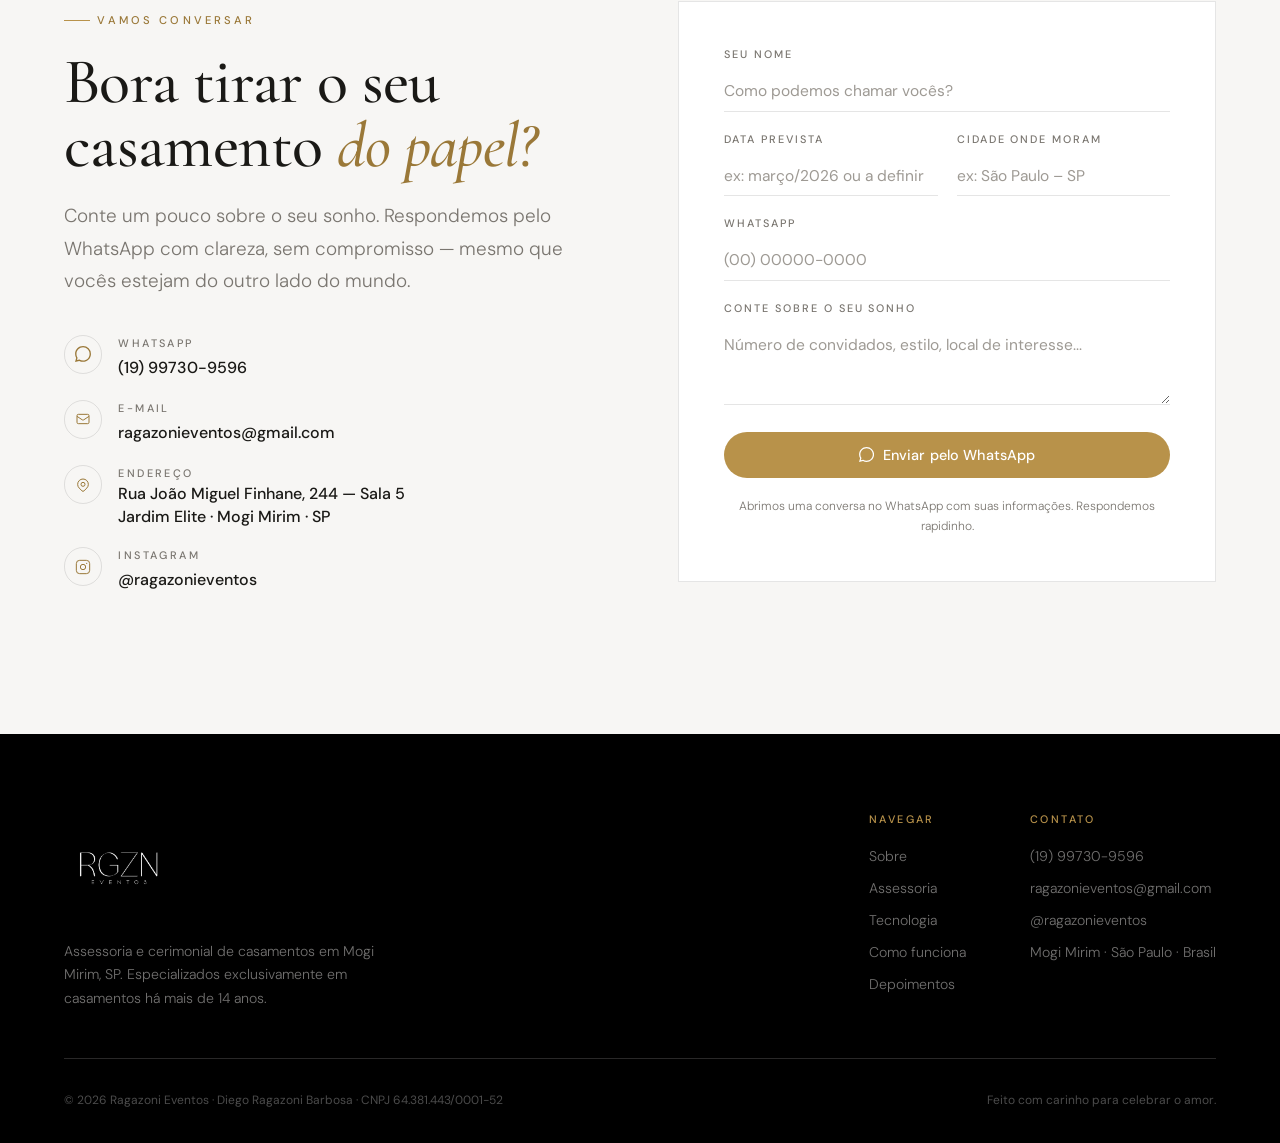
==== commit 3328d128: "Mosaico de casamentos com fotos que trocam sozinhas (data/galeria.json) Co-Authored-By: Claude Opus " ====
--- a/index.html
+++ b/index.html
@@ -359,21 +359,18 @@
         </a>
       </div>
 
-      <!-- Feed do Instagram via Behold.so
-           PARA ATIVAR:
-           1. Crie conta gratuita em https://behold.so
-           2. Conecte @ragazonieventos
-           3. Copie o Feed ID e substitua "SEU_FEED_ID_AQUI" abaixo -->
-      <div class="gallery" data-reveal style="margin-bottom:clamp(2rem,4vw,3.5rem)">
-        <img src="gal1.jpg" class="g1" alt="Casamento Ragazoni" style="object-fit:cover;width:100%;height:100%;" />
-        <img src="gal2.jpg" class="g2" alt="Casamento Ragazoni" style="object-fit:cover;width:100%;height:100%;" />
-        <img src="gal3.jpg" class="g3" alt="Casamento Ragazoni" style="object-fit:cover;width:100%;height:100%;" />
-        <img src="gal4.jpg" class="g4" alt="Casamento Ragazoni" style="object-fit:cover;width:100%;height:100%;" />
-        <img src="gal5.jpg" class="g5" alt="Casamento Ragazoni" style="object-fit:cover;width:100%;height:100%;" />
-        <img src="gal6.jpg" class="g6" alt="Casamento Ragazoni" style="object-fit:cover;width:100%;height:100%;" />
-        <img src="gal7.jpg" class="g7" alt="Casamento Ragazoni" style="object-fit:cover;width:100%;height:100%;" />
-        <img src="gal8.jpg" class="g8" alt="Casamento Ragazoni" style="object-fit:cover;width:100%;height:100%;" />
-        <img src="gal9.jpg" alt="Casamento Ragazoni" style="object-fit:cover;width:100%;height:100%;grid-column:span 2;" />
+      <!-- Mosaico de casamentos: fotos de data/galeria.json (pasta "FOTOS CASAMENTOS QUE REALIZAMOS").
+           Os 9 quadros trocam de foto sozinhos, um por vez. Sem JavaScript ficam as fotos gal1-gal9. -->
+      <div class="gallery" id="galMosaico" data-reveal style="margin-bottom:clamp(2rem,4vw,3.5rem)">
+        <figure class="gal-tile g1"><img src="gal1.jpg" alt="Casamento realizado pela Ragazoni Eventos" loading="lazy" /><figcaption></figcaption></figure>
+        <figure class="gal-tile g2"><img src="gal2.jpg" alt="Casamento realizado pela Ragazoni Eventos" loading="lazy" /><figcaption></figcaption></figure>
+        <figure class="gal-tile g3"><img src="gal3.jpg" alt="Casamento realizado pela Ragazoni Eventos" loading="lazy" /><figcaption></figcaption></figure>
+        <figure class="gal-tile g4"><img src="gal4.jpg" alt="Casamento realizado pela Ragazoni Eventos" loading="lazy" /><figcaption></figcaption></figure>
+        <figure class="gal-tile g5"><img src="gal5.jpg" alt="Casamento realizado pela Ragazoni Eventos" loading="lazy" /><figcaption></figcaption></figure>
+        <figure class="gal-tile g6"><img src="gal6.jpg" alt="Casamento realizado pela Ragazoni Eventos" loading="lazy" /><figcaption></figcaption></figure>
+        <figure class="gal-tile g7"><img src="gal7.jpg" alt="Casamento realizado pela Ragazoni Eventos" loading="lazy" /><figcaption></figcaption></figure>
+        <figure class="gal-tile g8"><img src="gal8.jpg" alt="Casamento realizado pela Ragazoni Eventos" loading="lazy" /><figcaption></figcaption></figure>
+        <figure class="gal-tile g9"><img src="gal9.jpg" alt="Casamento realizado pela Ragazoni Eventos" loading="lazy" /><figcaption></figcaption></figure>
       </div>
 
       <div class="insta-feed" id="instaFeed" data-reveal>
--- a/styles.css
+++ b/styles.css
@@ -594,3 +594,20 @@
 /* Estrelas nos depoimentos vindos de /avaliar */
 .stars { color: var(--gold); letter-spacing: 0.08em; white-space: nowrap; font-size: 0.9rem; display: block; margin-bottom: 0.9rem; }
 .stars i { font-style: normal; opacity: .25; }
+
+/* ============================================================
+   MOSAICO "CASAMENTOS QUE REALIZAMOS" (data/galeria.json)
+   ============================================================ */
+.gal-tile { position: relative; overflow: hidden; margin: 0; background: var(--surface); }
+.gal-tile.g9 { grid-column: span 2; }
+.gal-tile img { position: absolute; inset: 0; width: 100%; height: 100%; object-fit: cover; display: block; transition: opacity 1.2s var(--ease), transform 6s linear; }
+.gal-tile img.entrando { opacity: 0; transform: scale(1.04); }
+.gal-tile:hover img { transform: scale(1.03); }
+.gal-tile figcaption {
+  position: absolute; left: 0; right: 0; bottom: 0; padding: 1.4rem 0.9rem 0.7rem;
+  font-size: 0.72rem; letter-spacing: 0.06em; color: #fff;
+  background: linear-gradient(transparent, rgba(0,0,0,.55));
+  opacity: 0; transition: opacity .4s; pointer-events: none;
+}
+.gal-tile:hover figcaption:not(:empty) { opacity: 1; }
+@media (prefers-reduced-motion: reduce) { .gal-tile img { transition: none; } }
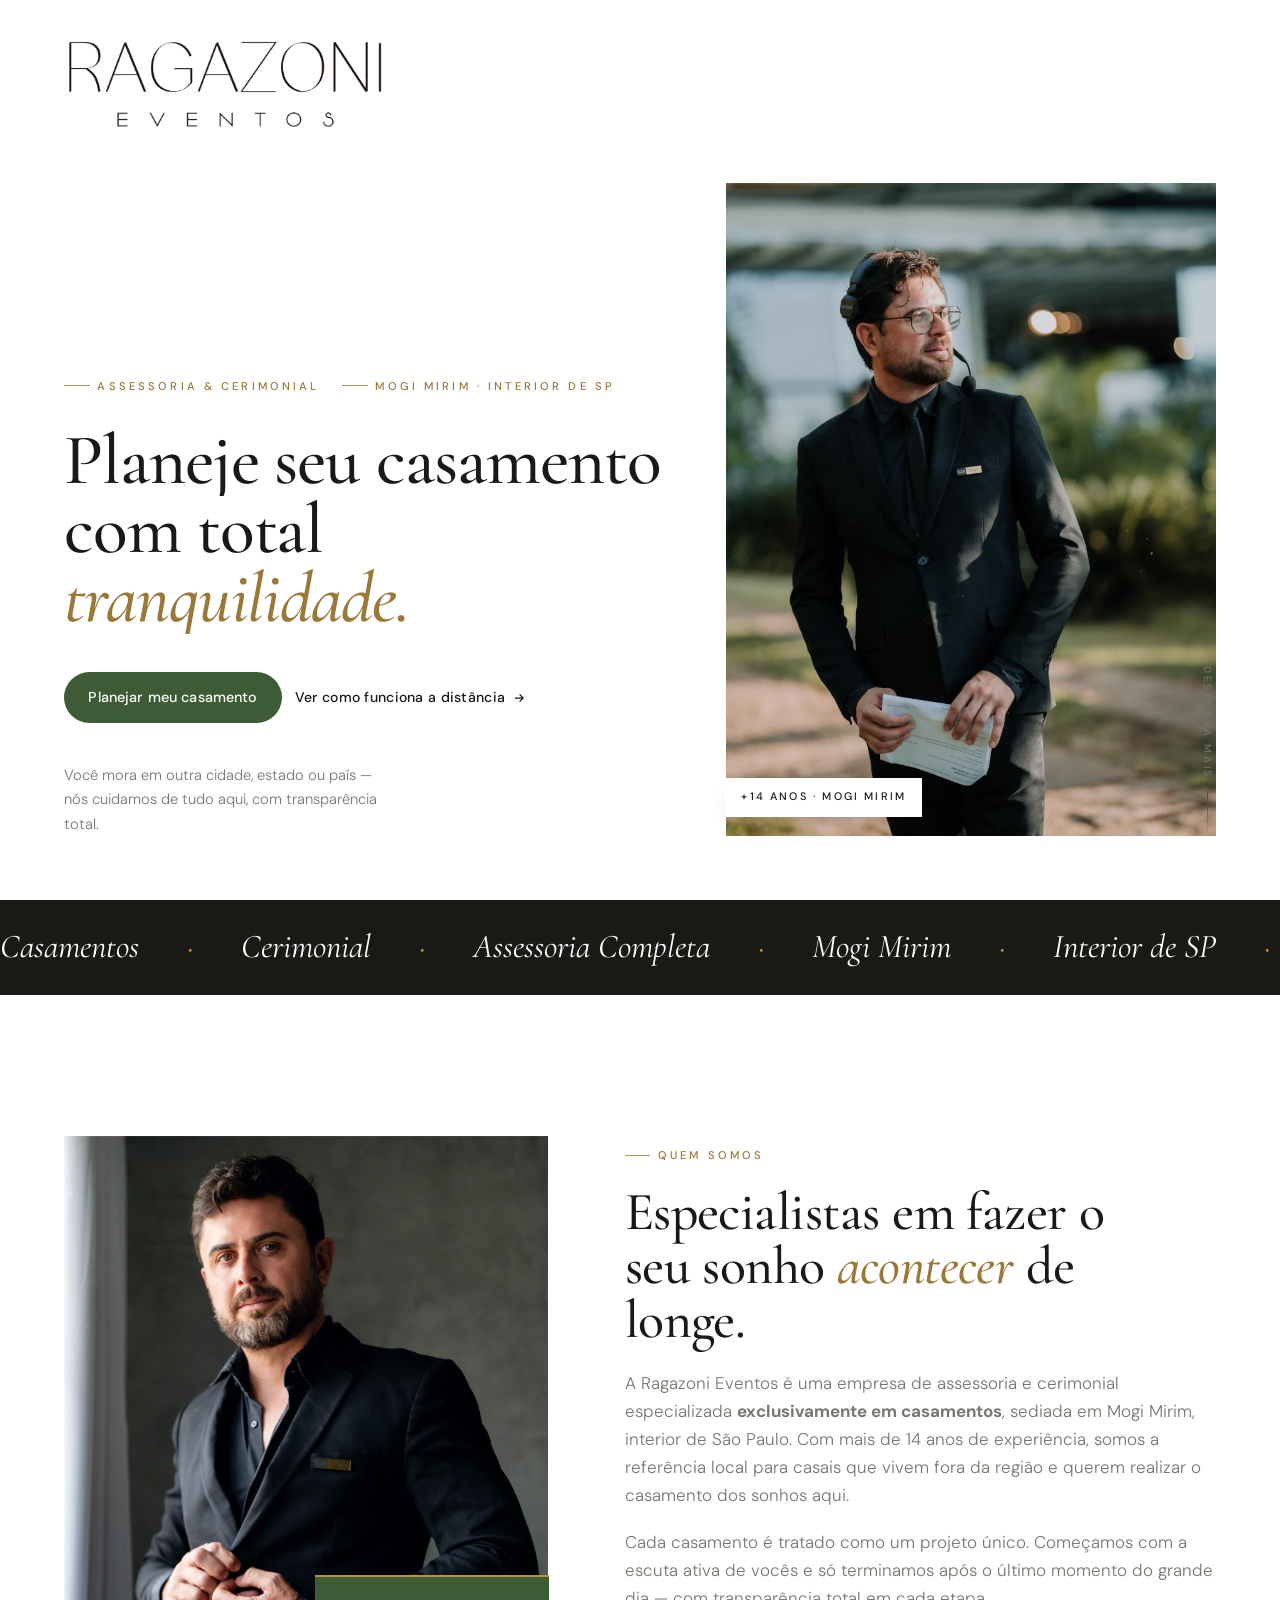
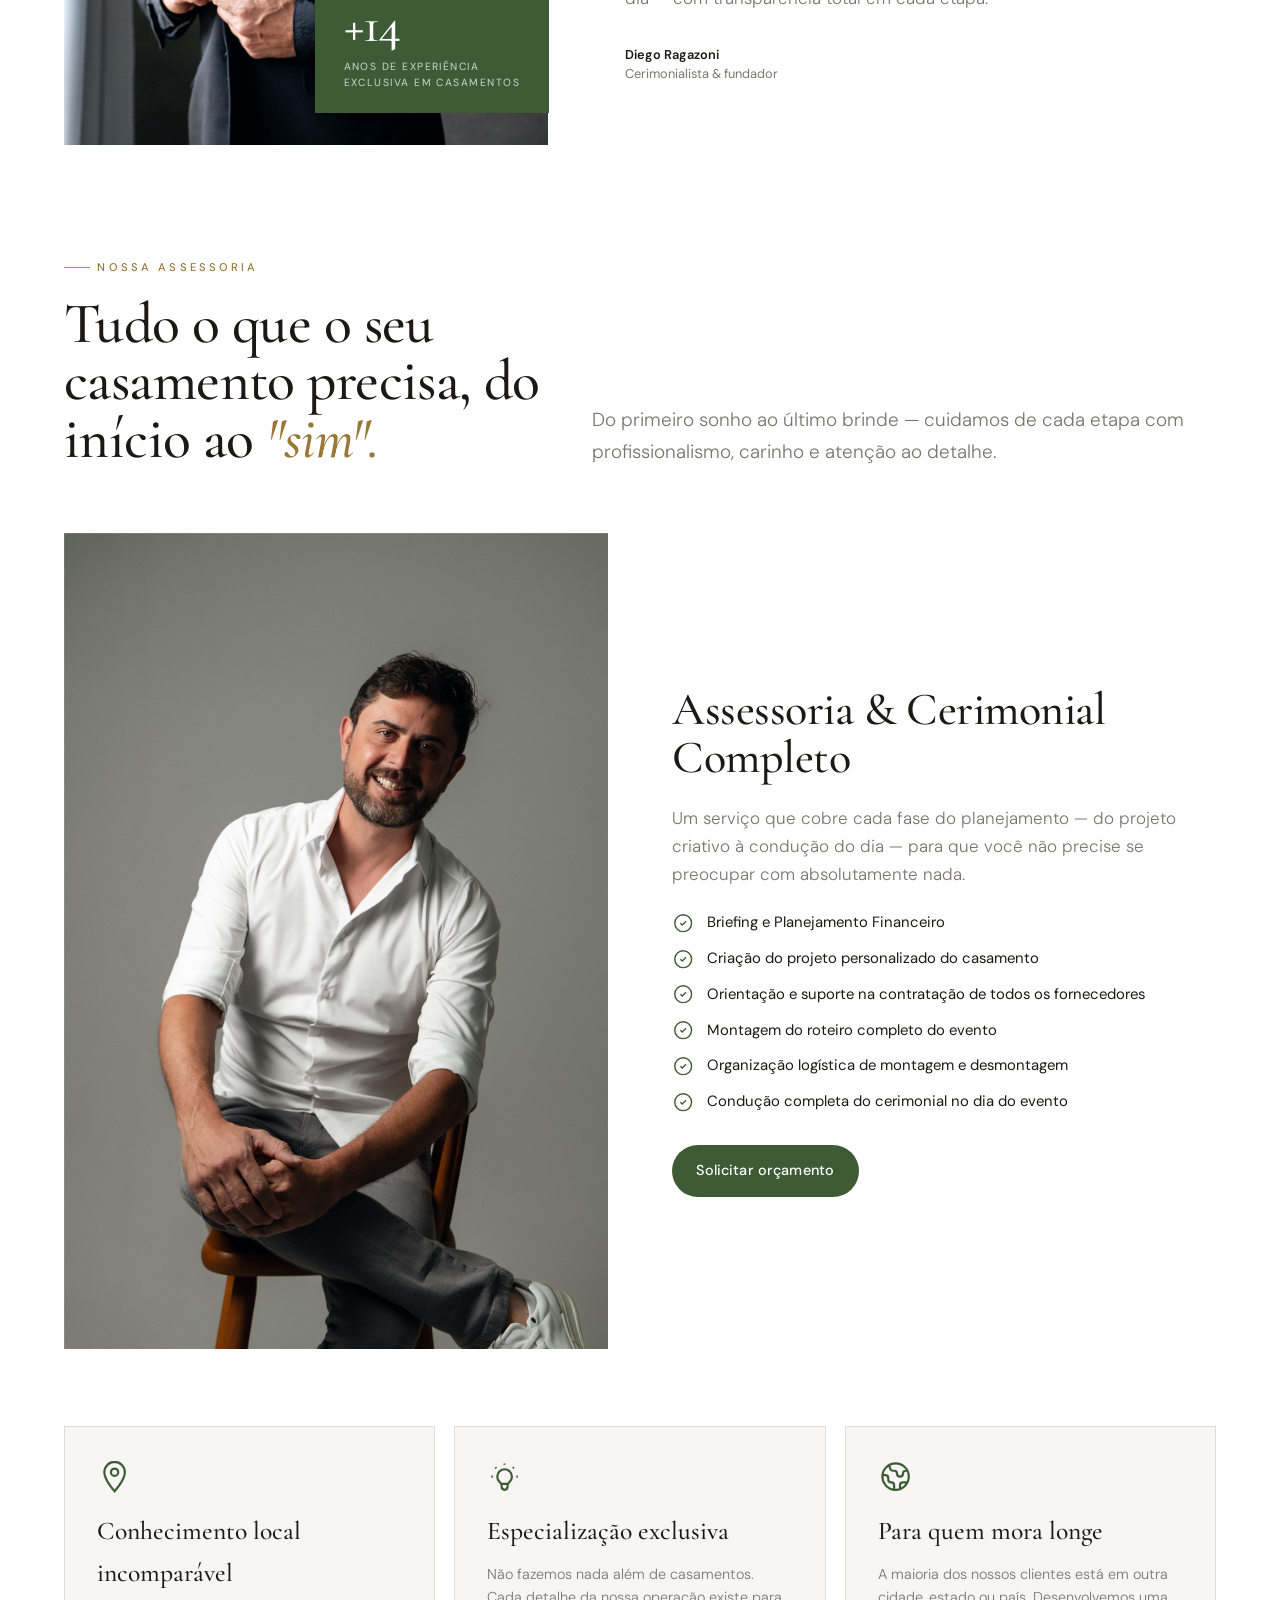
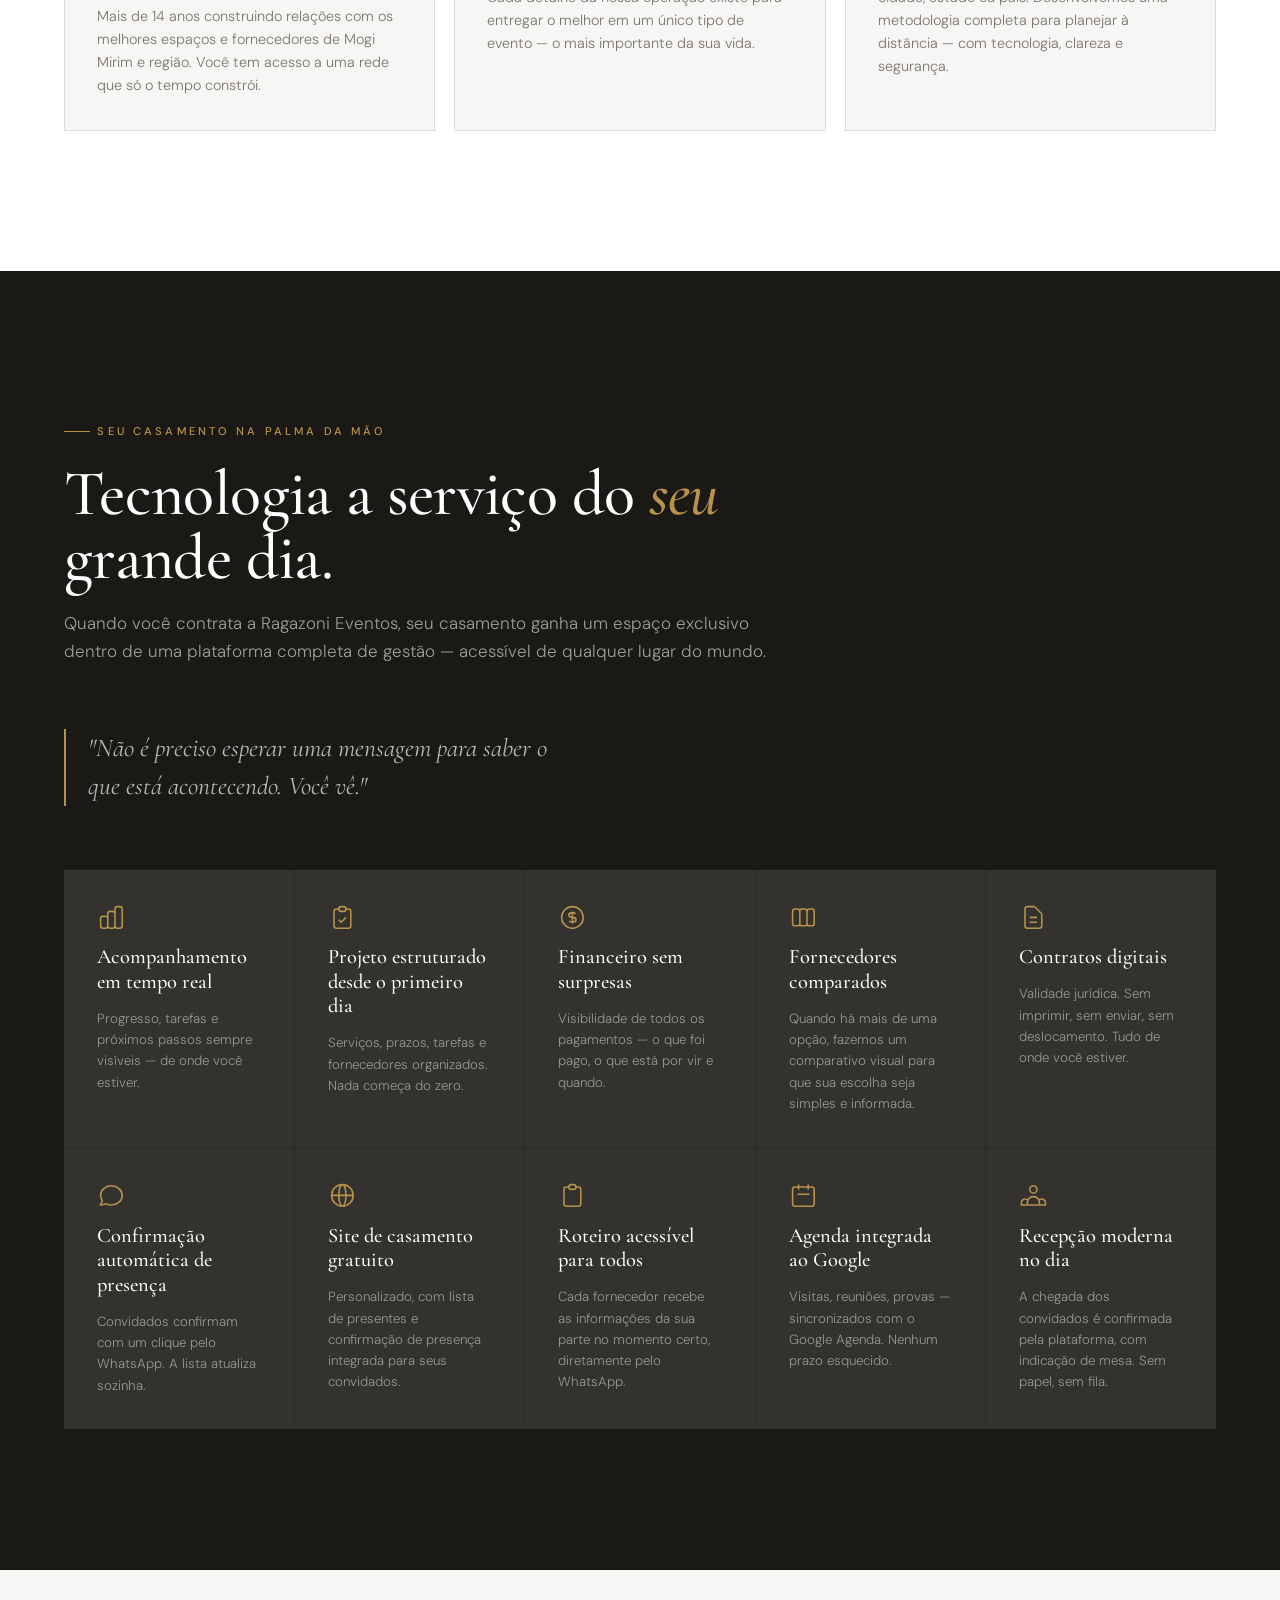
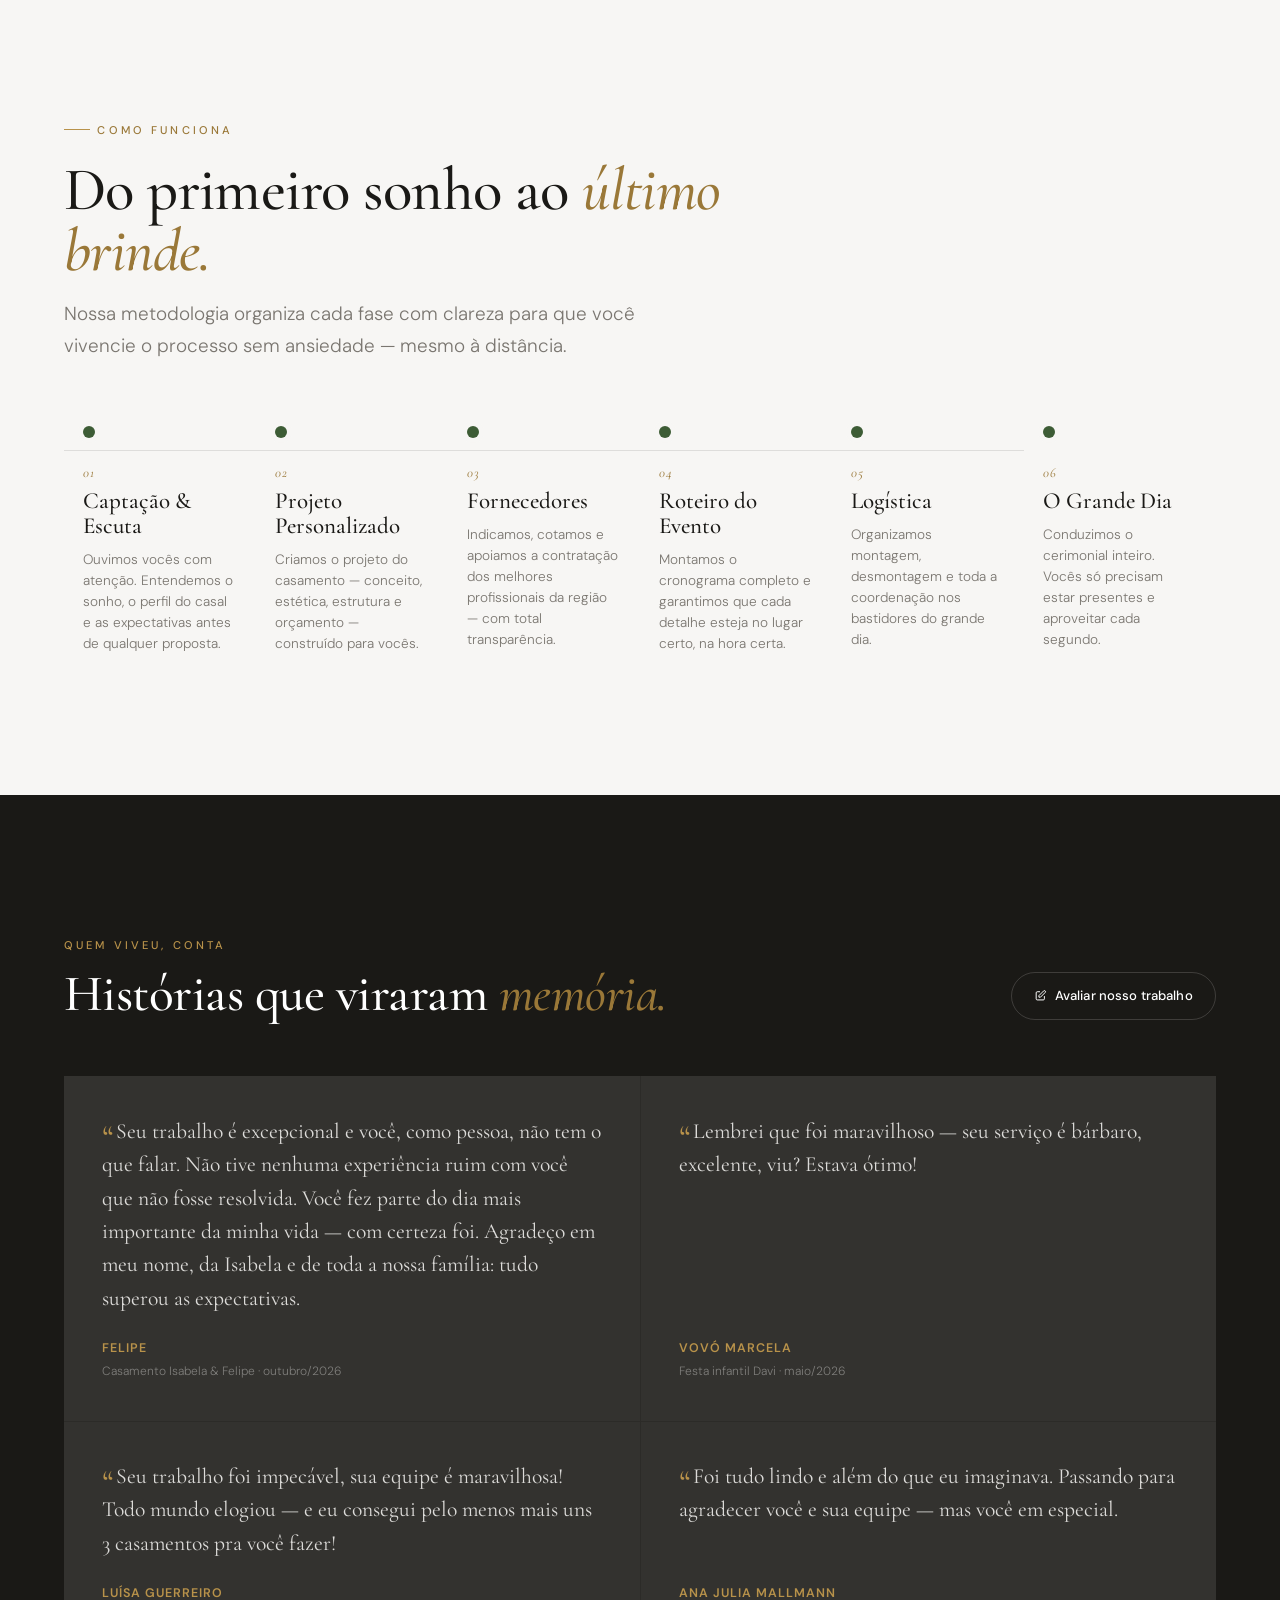
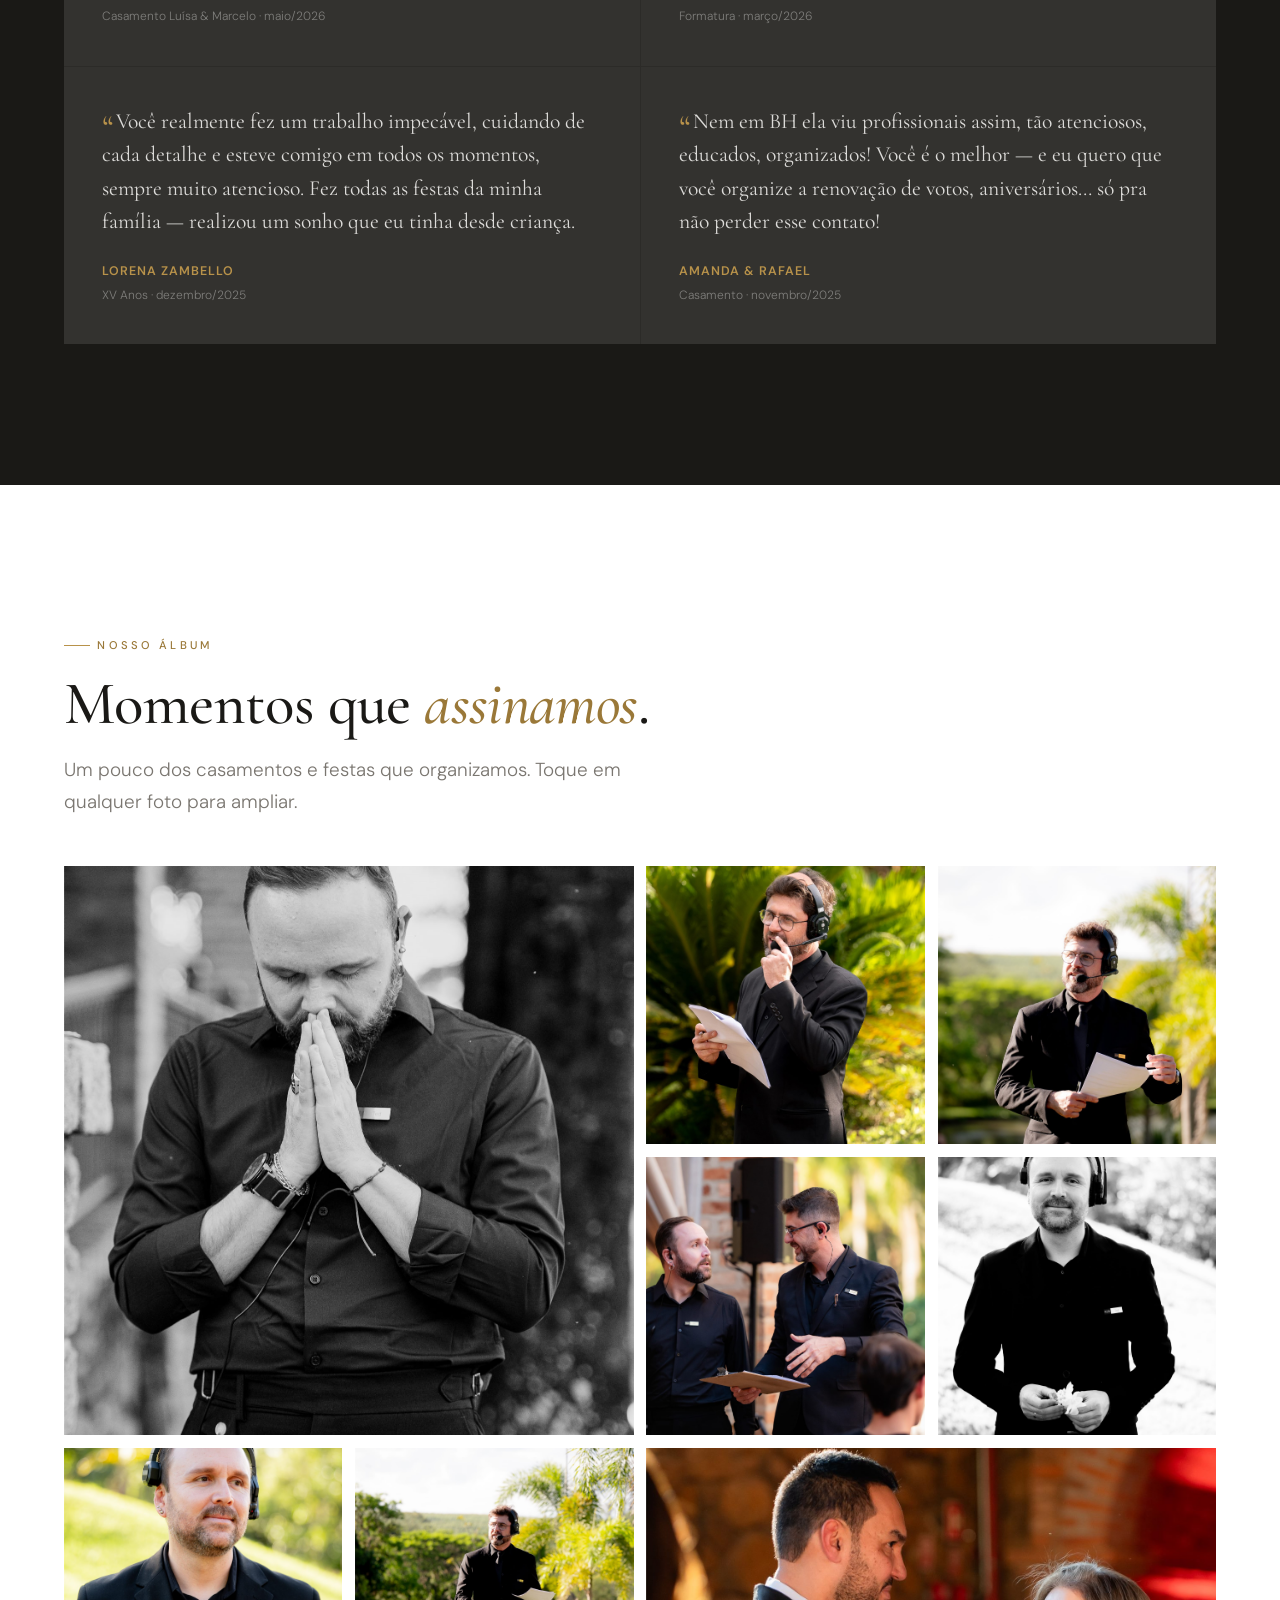
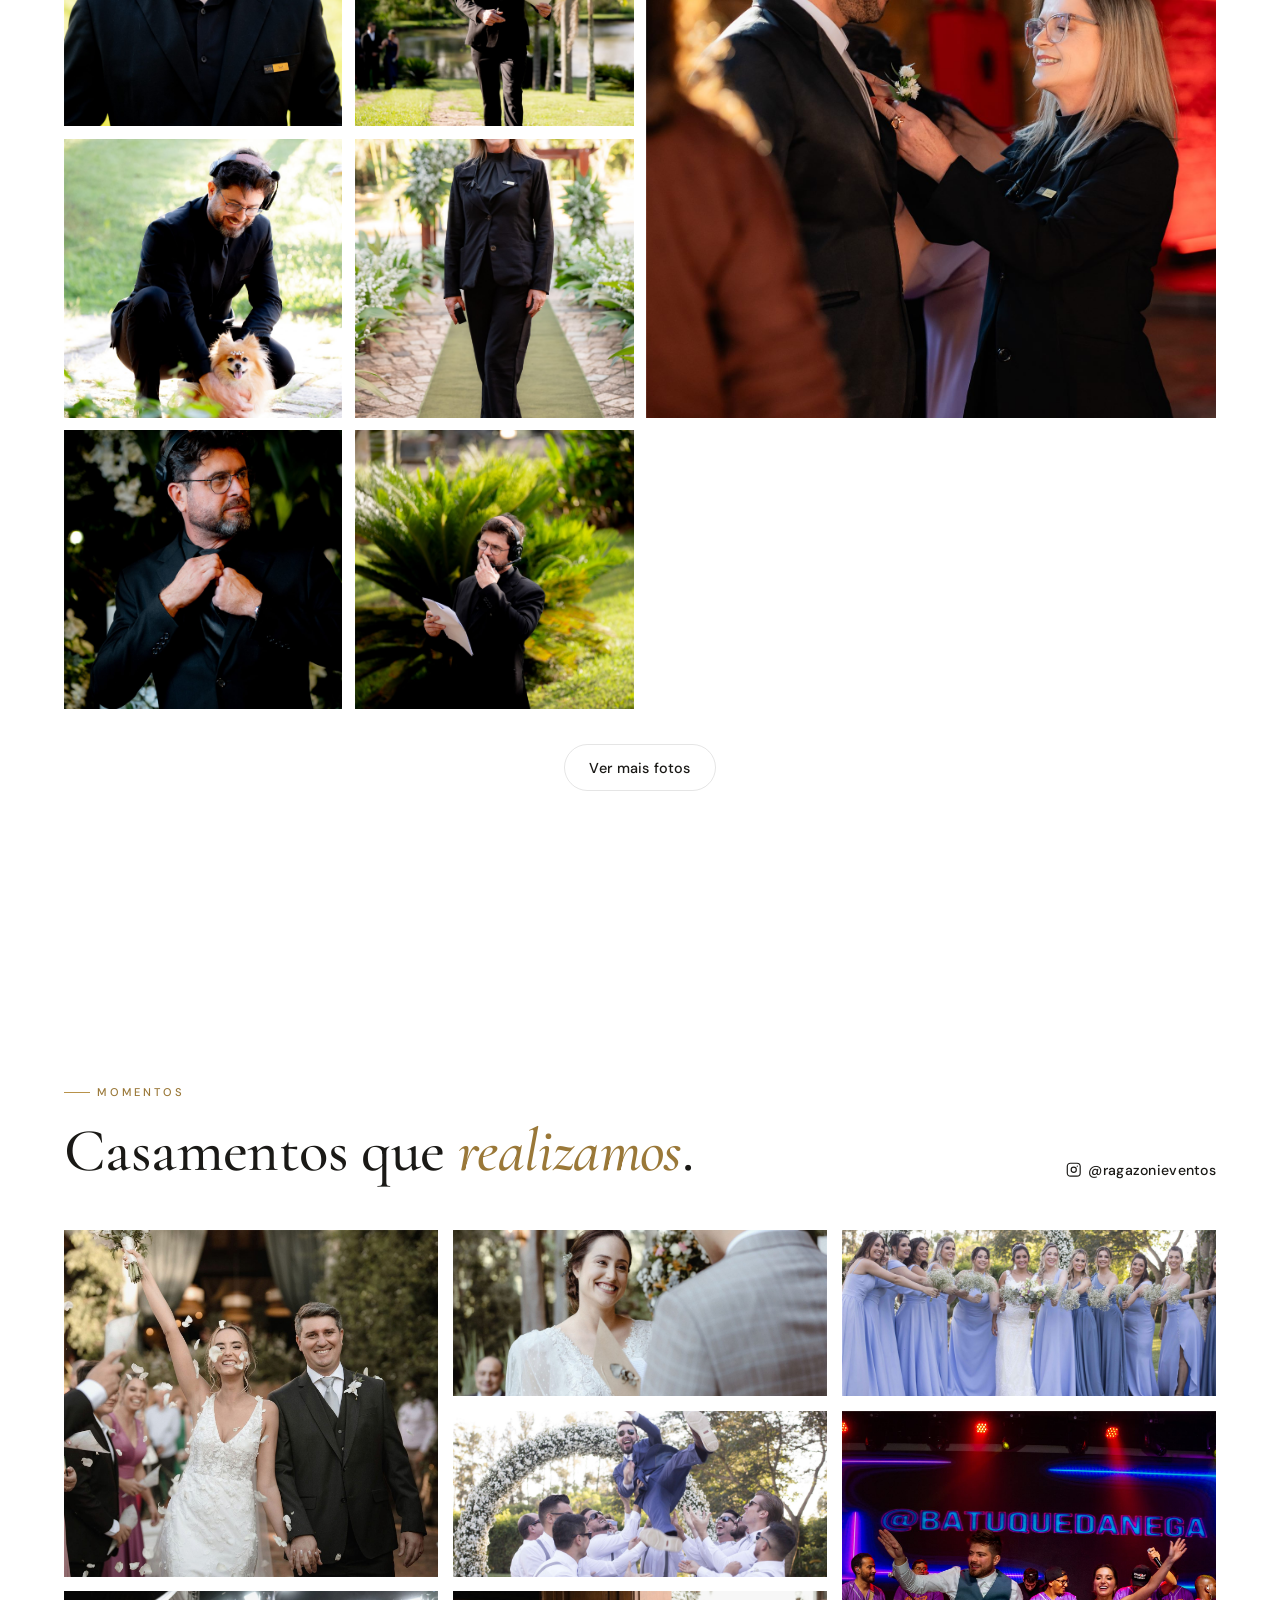
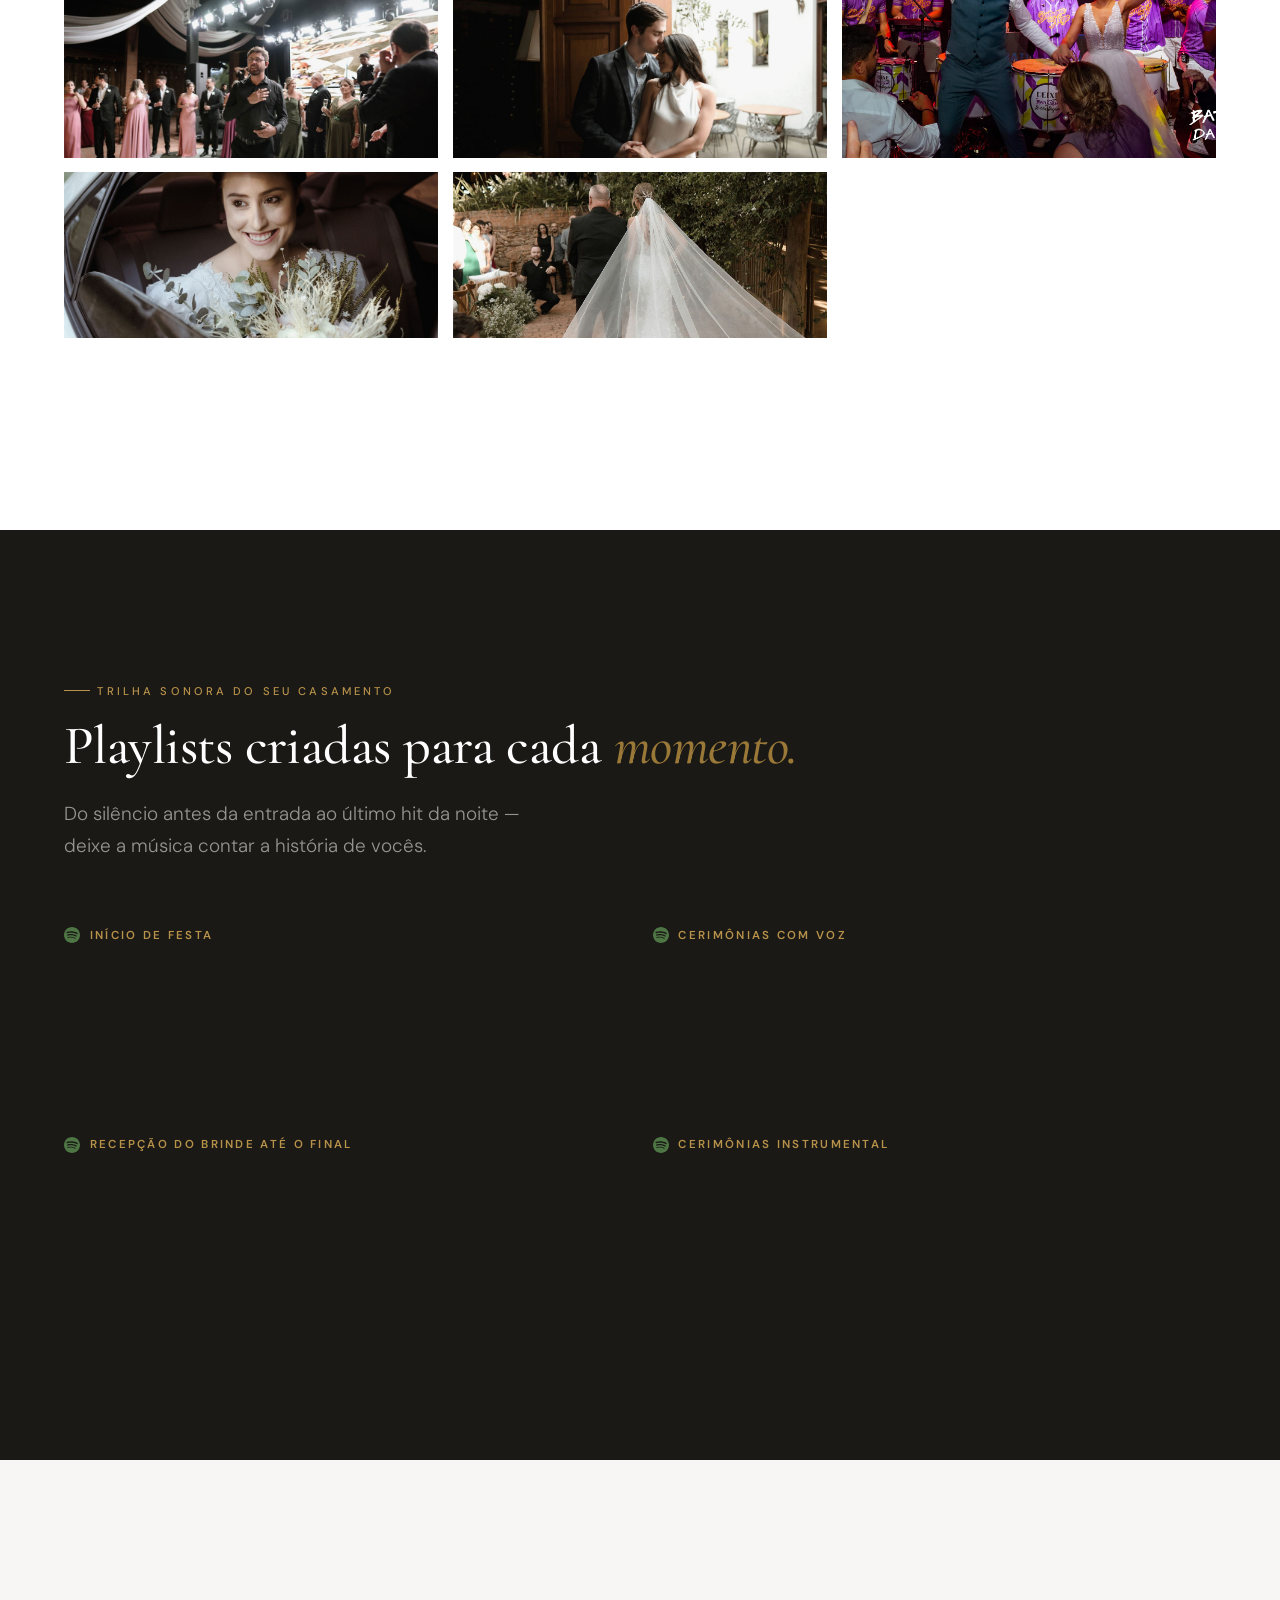
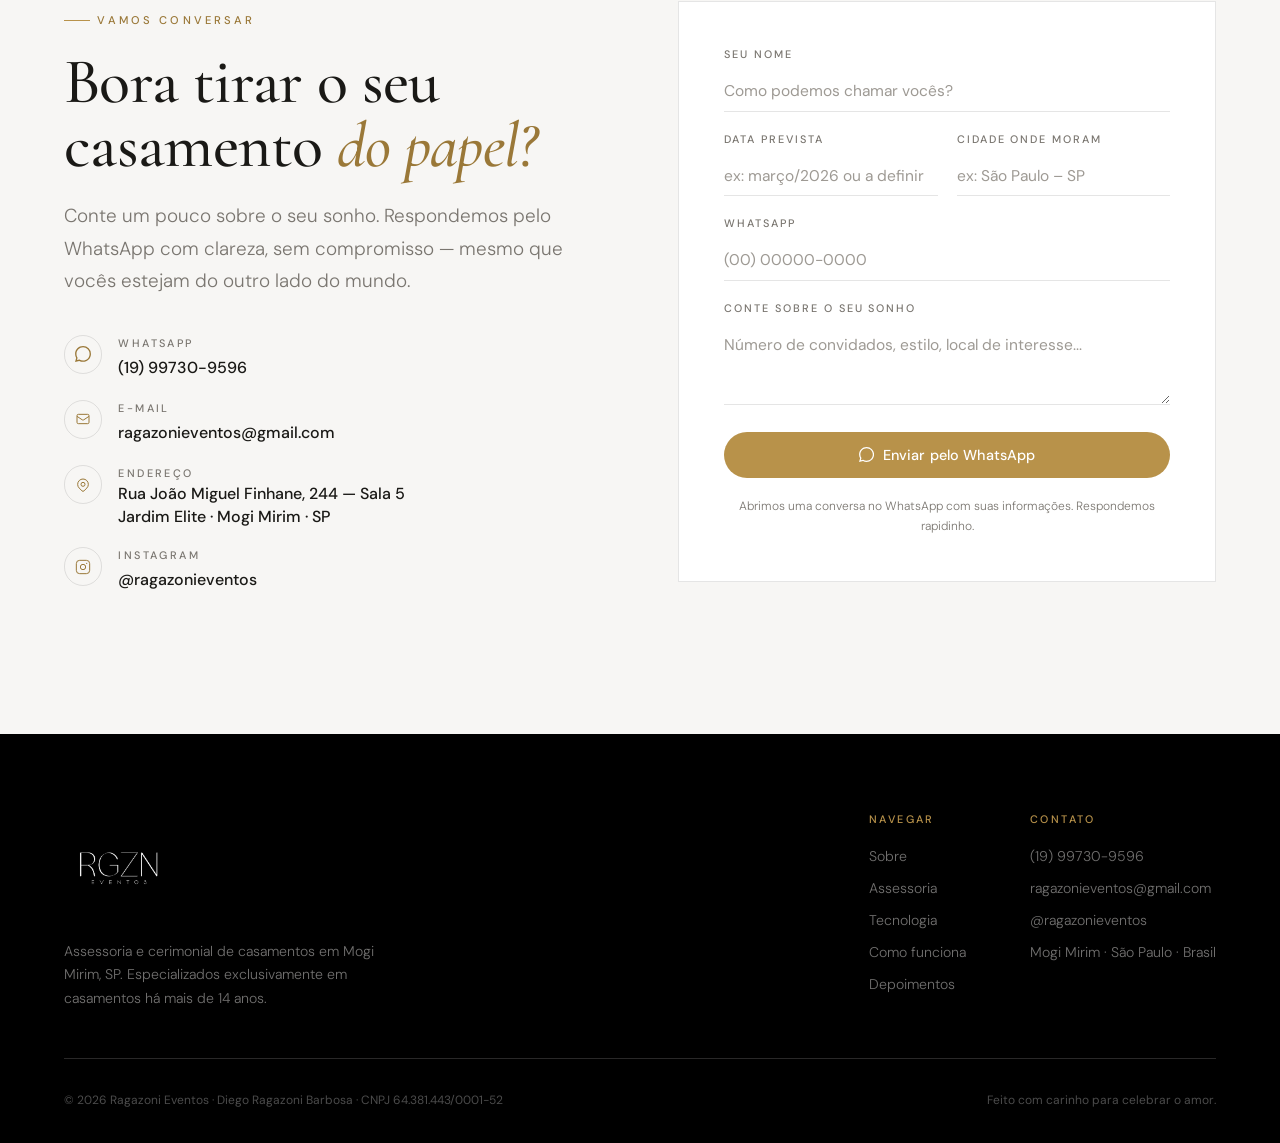
==== commit 6f3f42b1: "Botão Solicitar orçamento leva ao formulário de lead (wdy.be/ragazoni-eventos-lead) Co-Authored-By: " ====
--- a/index.html
+++ b/index.html
@@ -165,7 +165,7 @@
               <span>Condução completa do cerimonial no dia do evento</span>
             </div>
           </div>
-          <a href="#contato" class="btn btn-primary" style="align-self:flex-start; margin-top:.6rem">Solicitar orçamento</a>
+          <a href="https://wdy.be/ragazoni-eventos-lead" target="_blank" rel="noopener" class="btn btn-primary" style="align-self:flex-start; margin-top:.6rem">Solicitar orçamento</a>
         </div>
       </div>
 
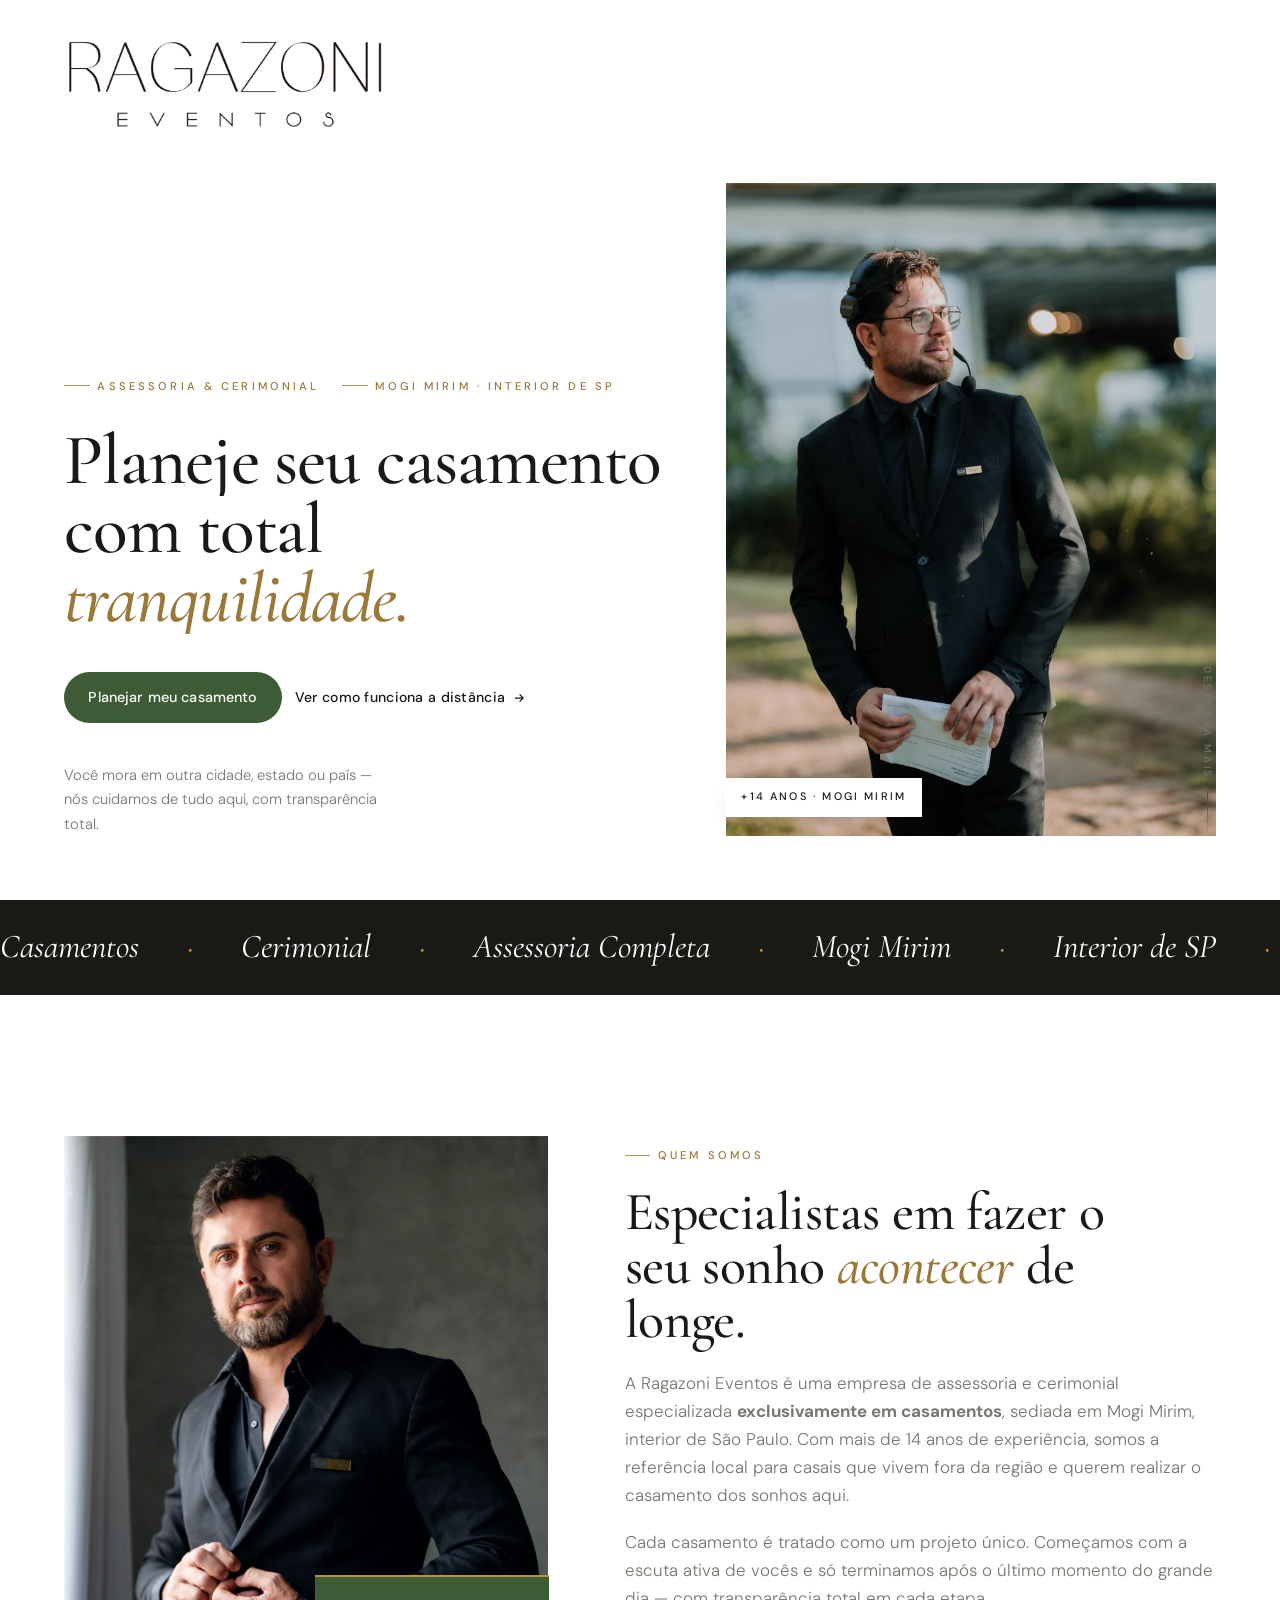
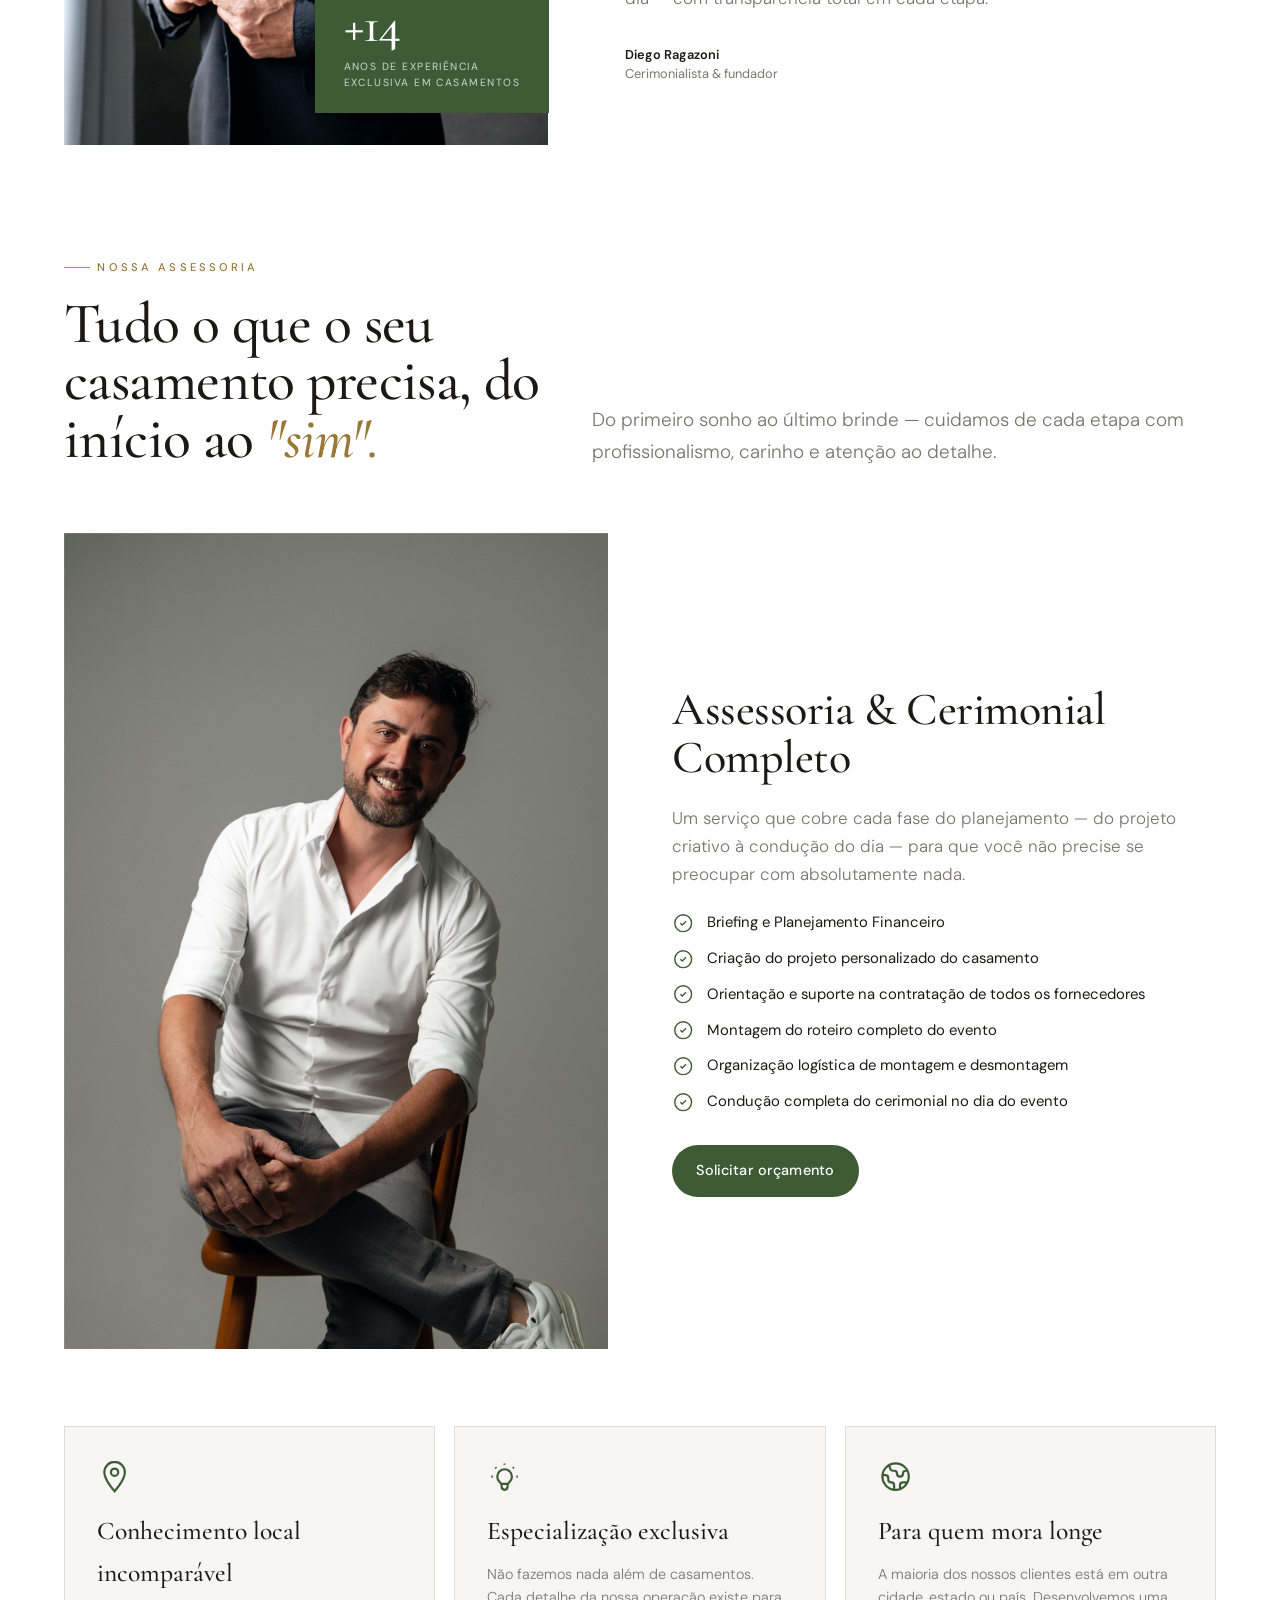
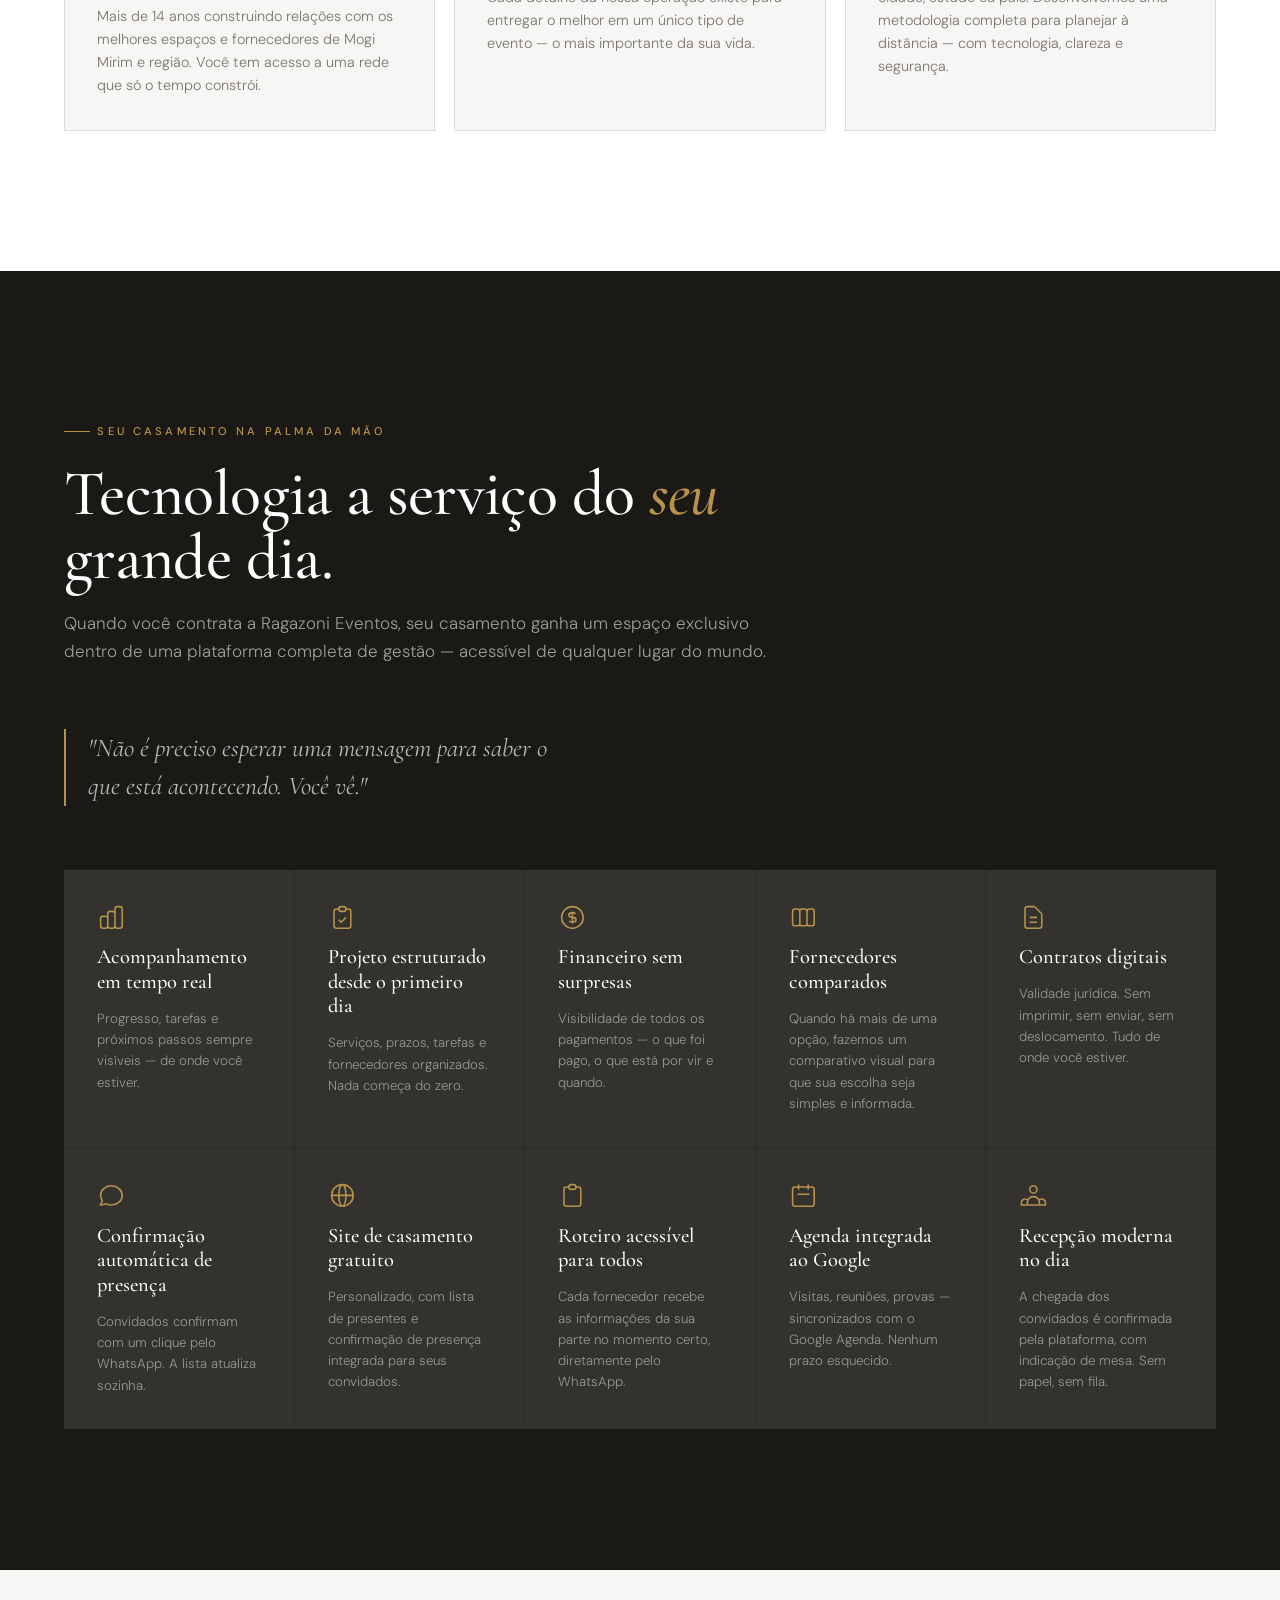
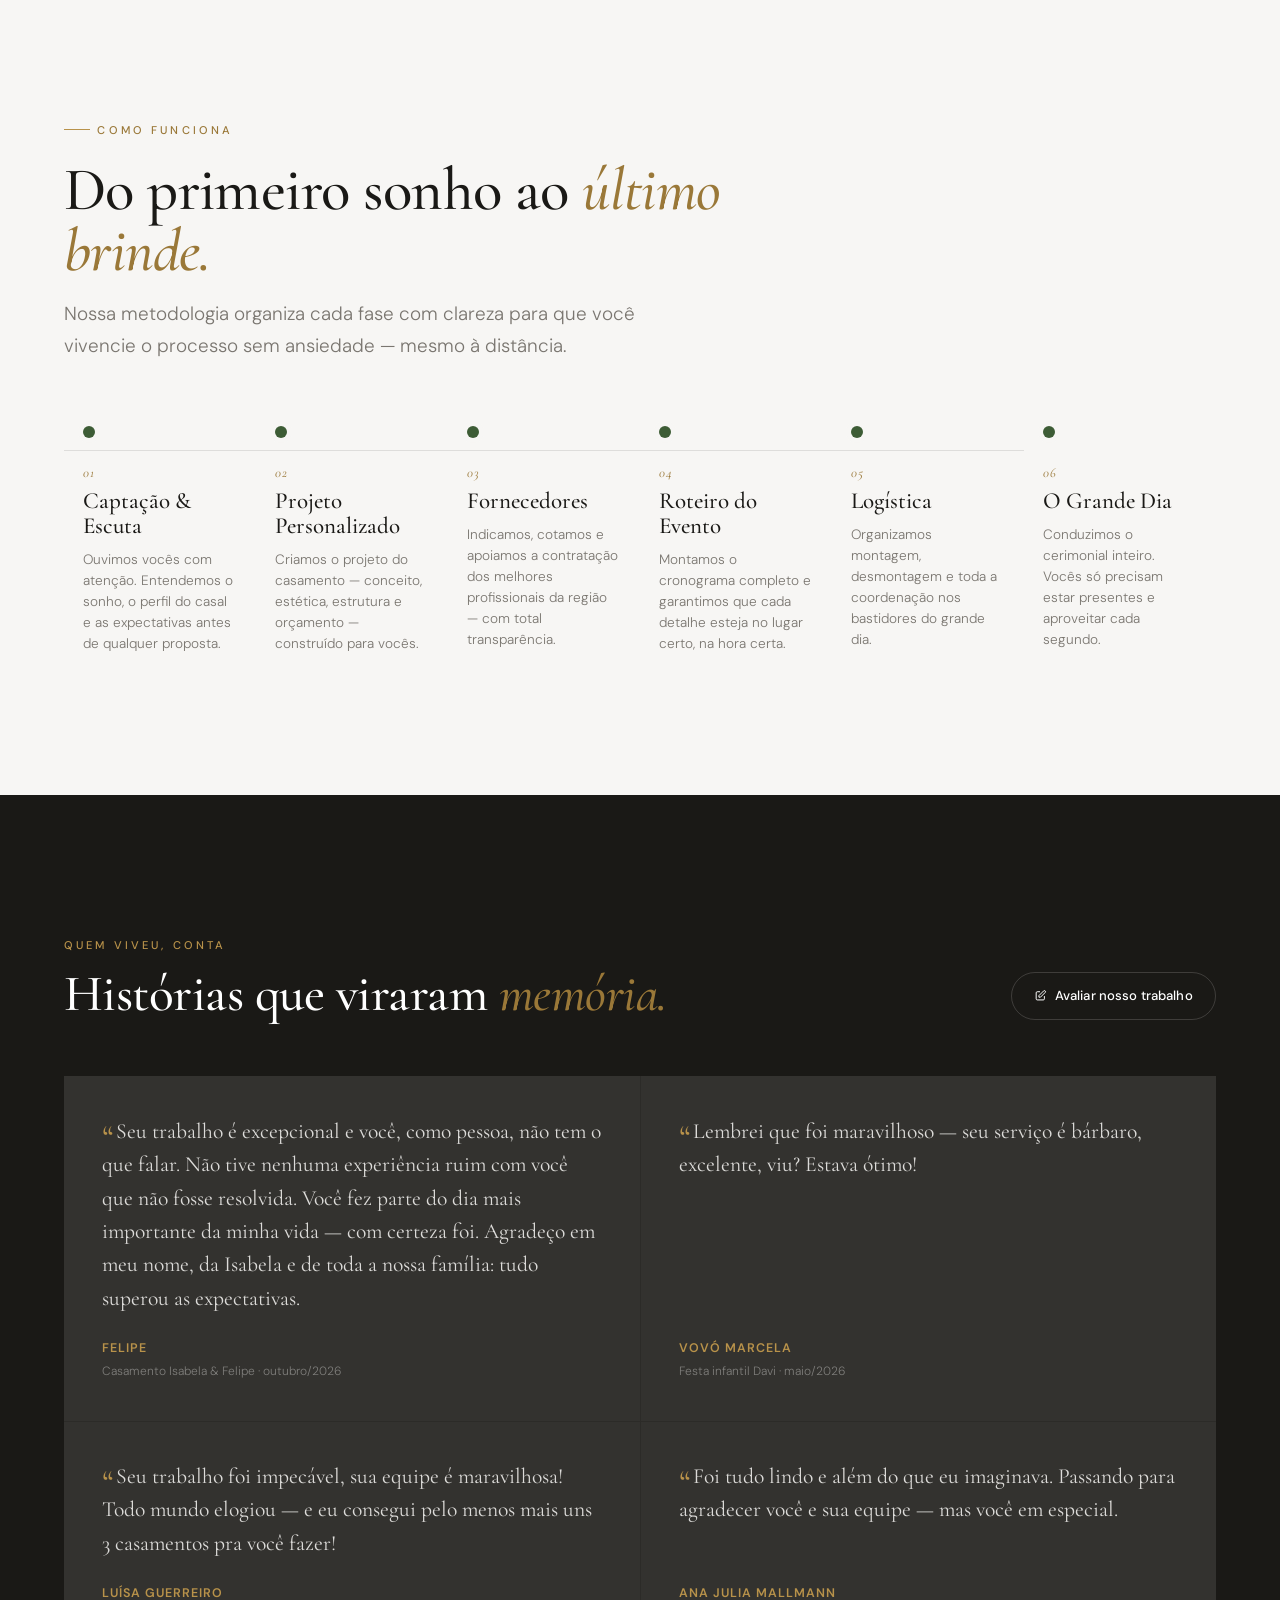
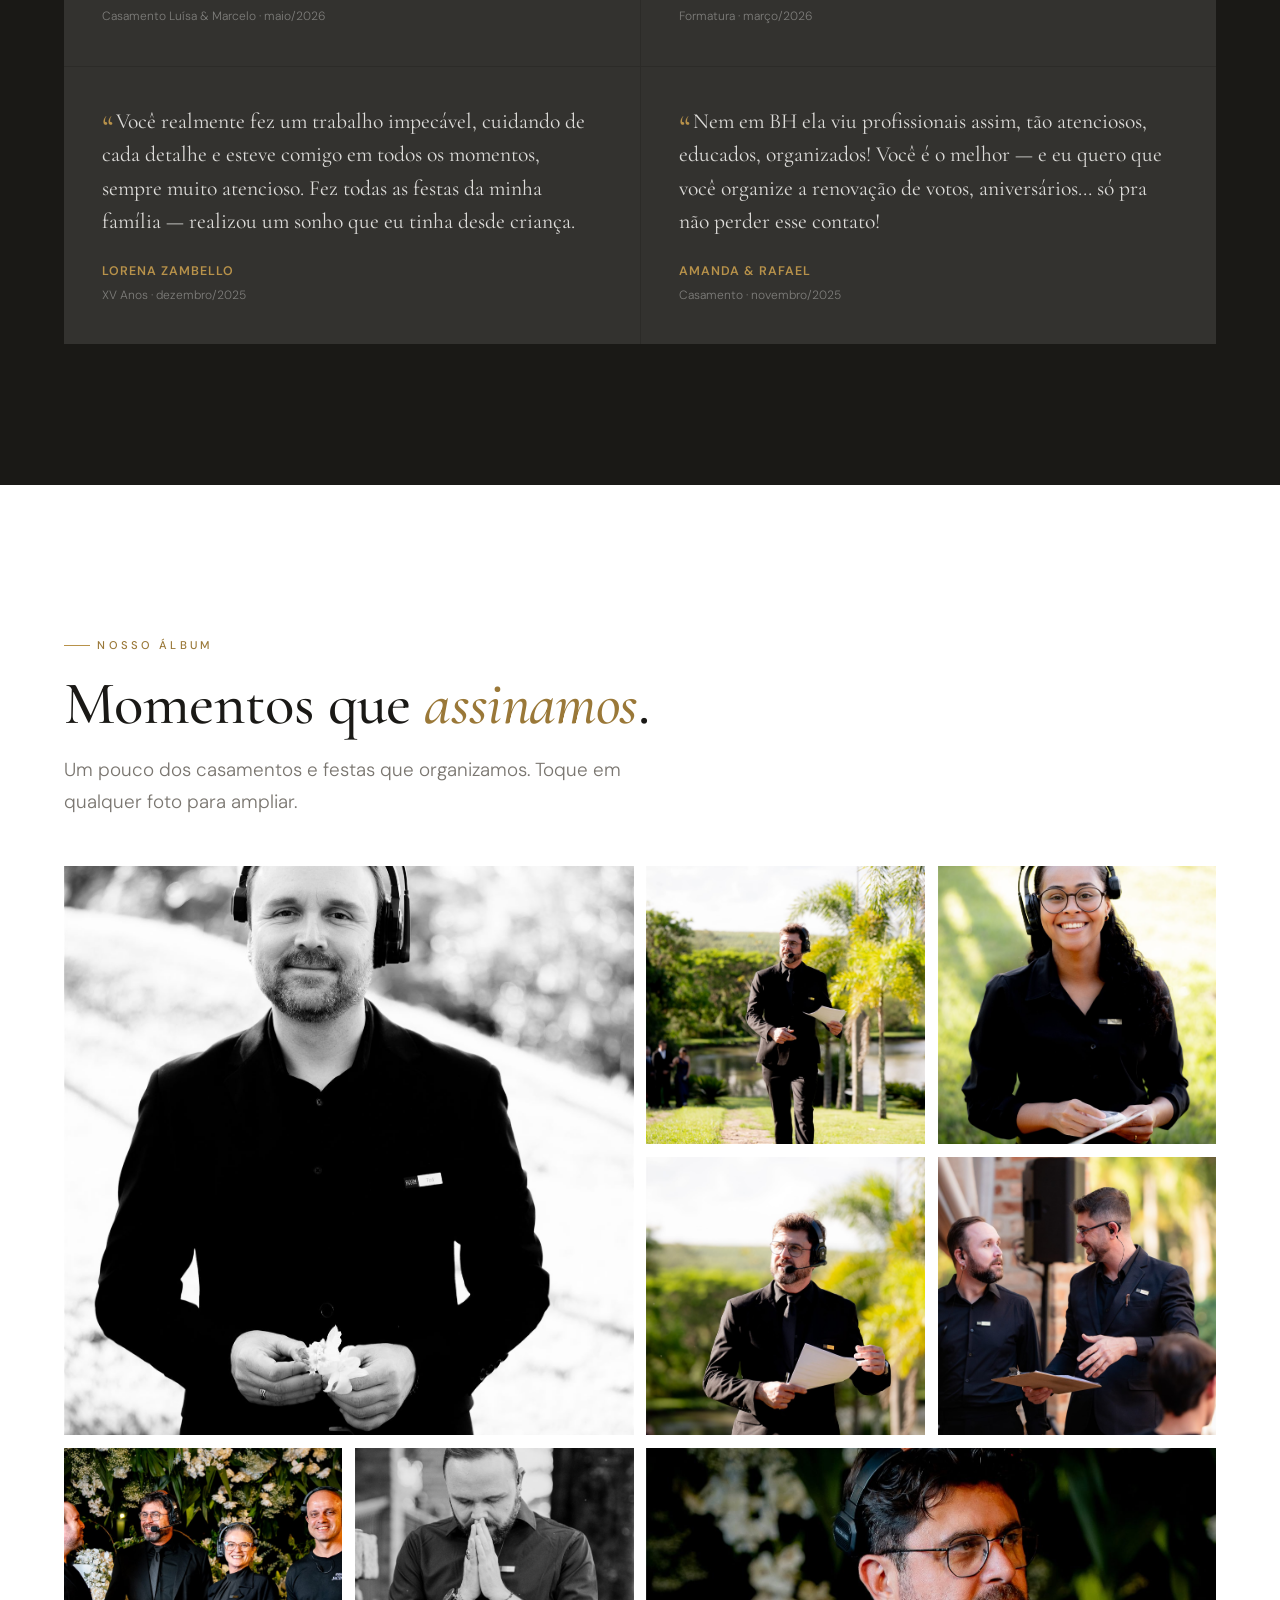
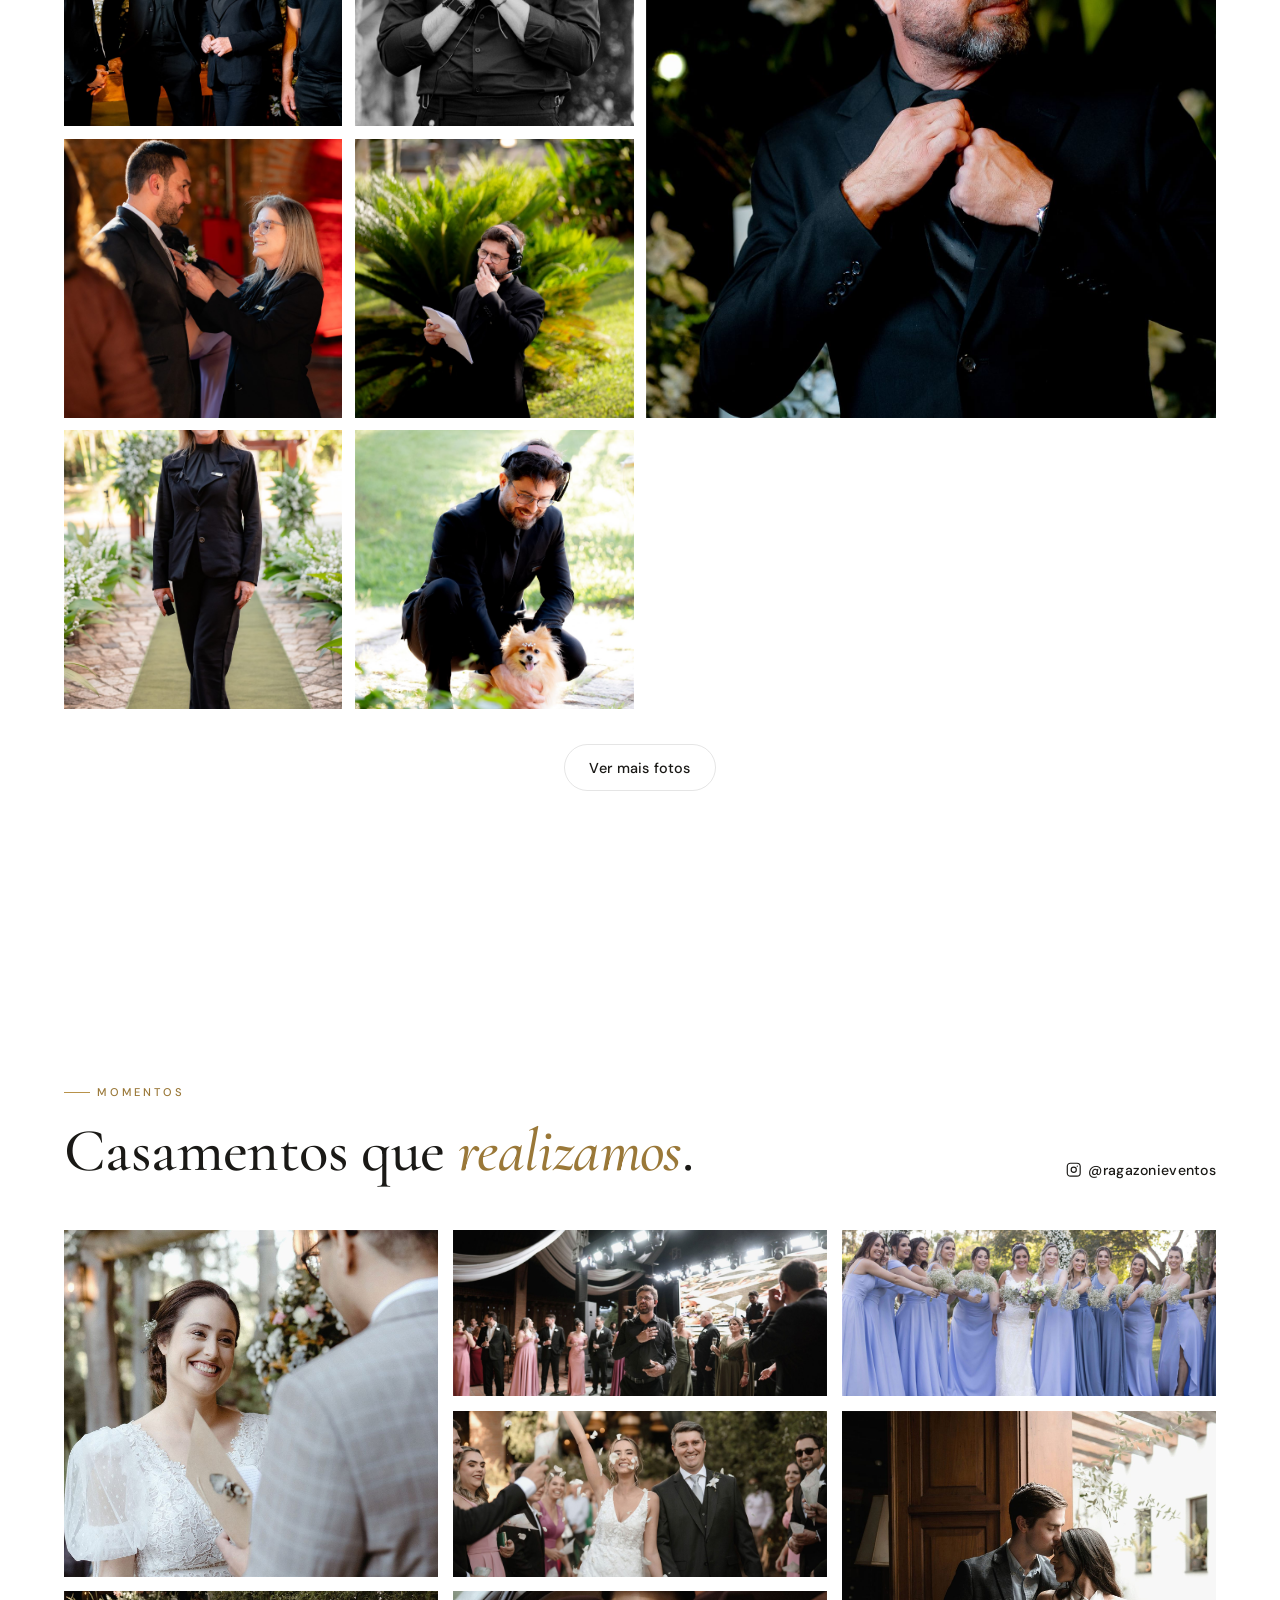
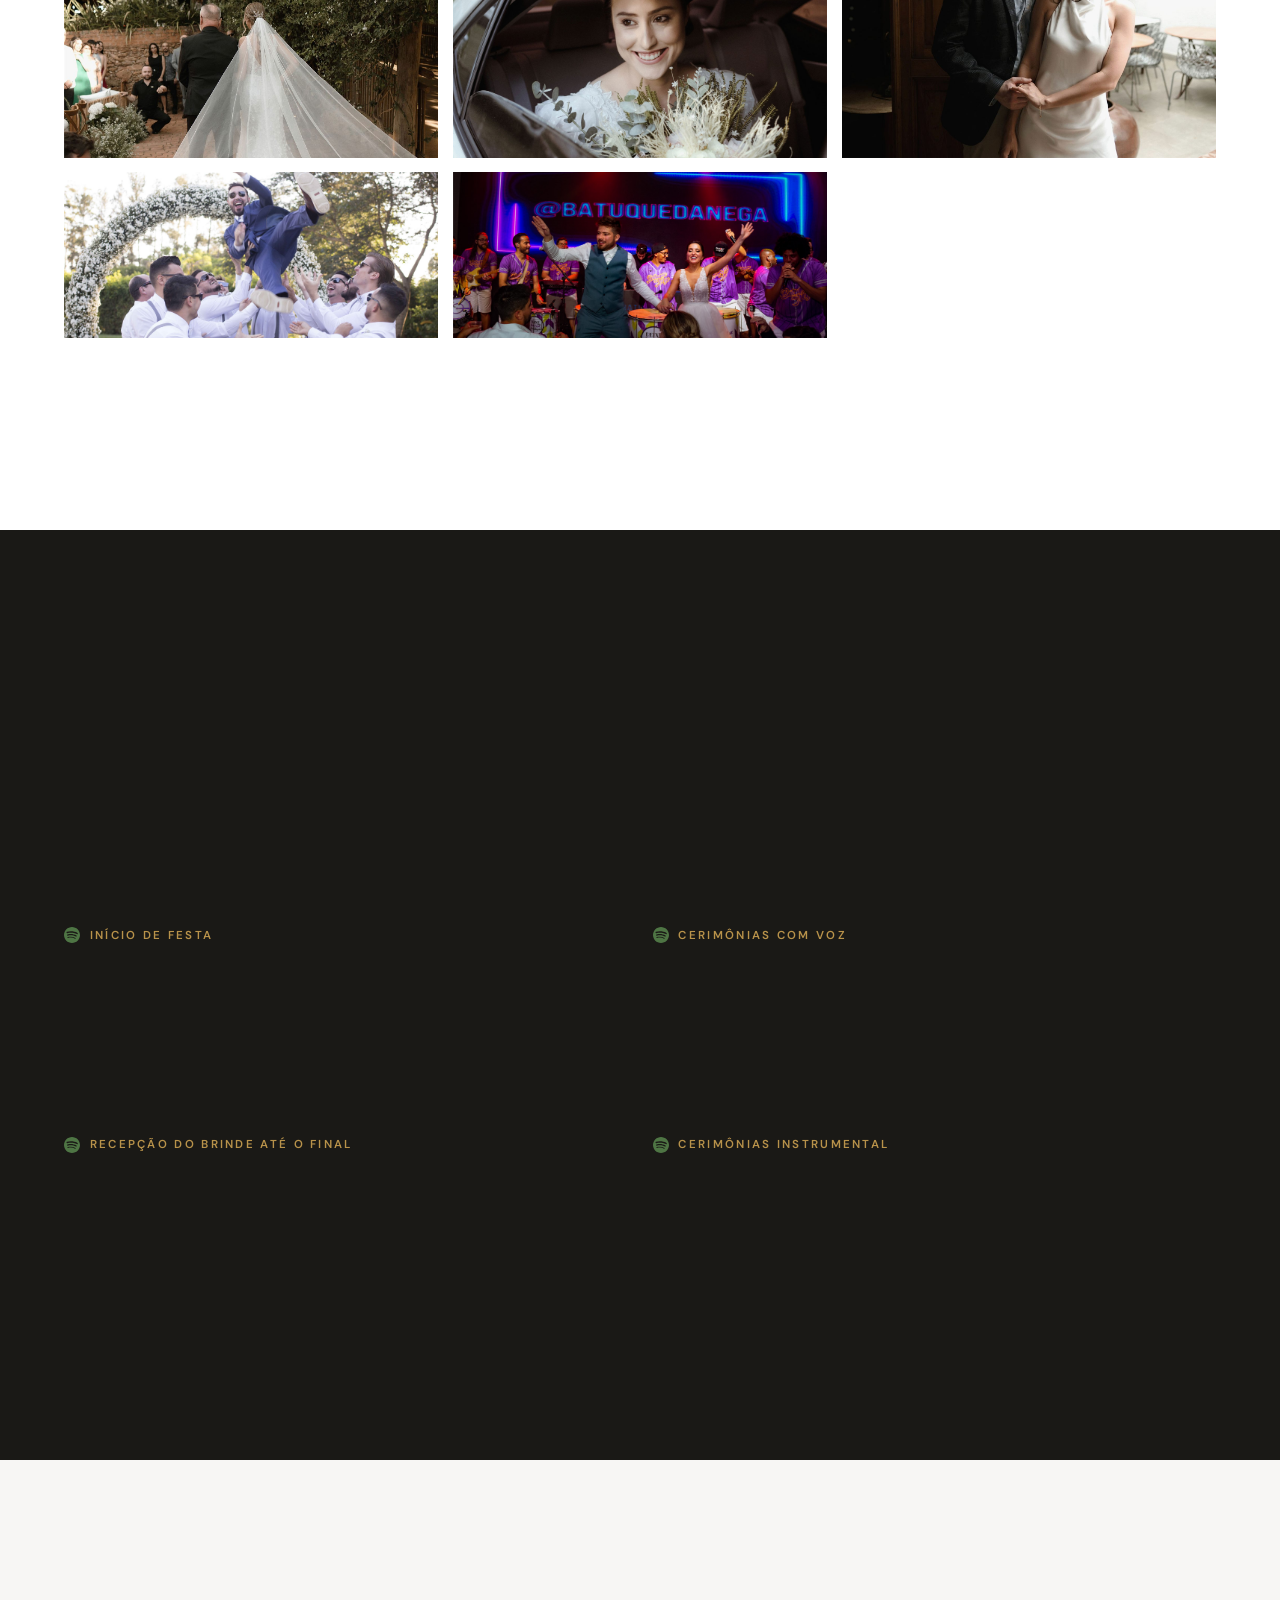
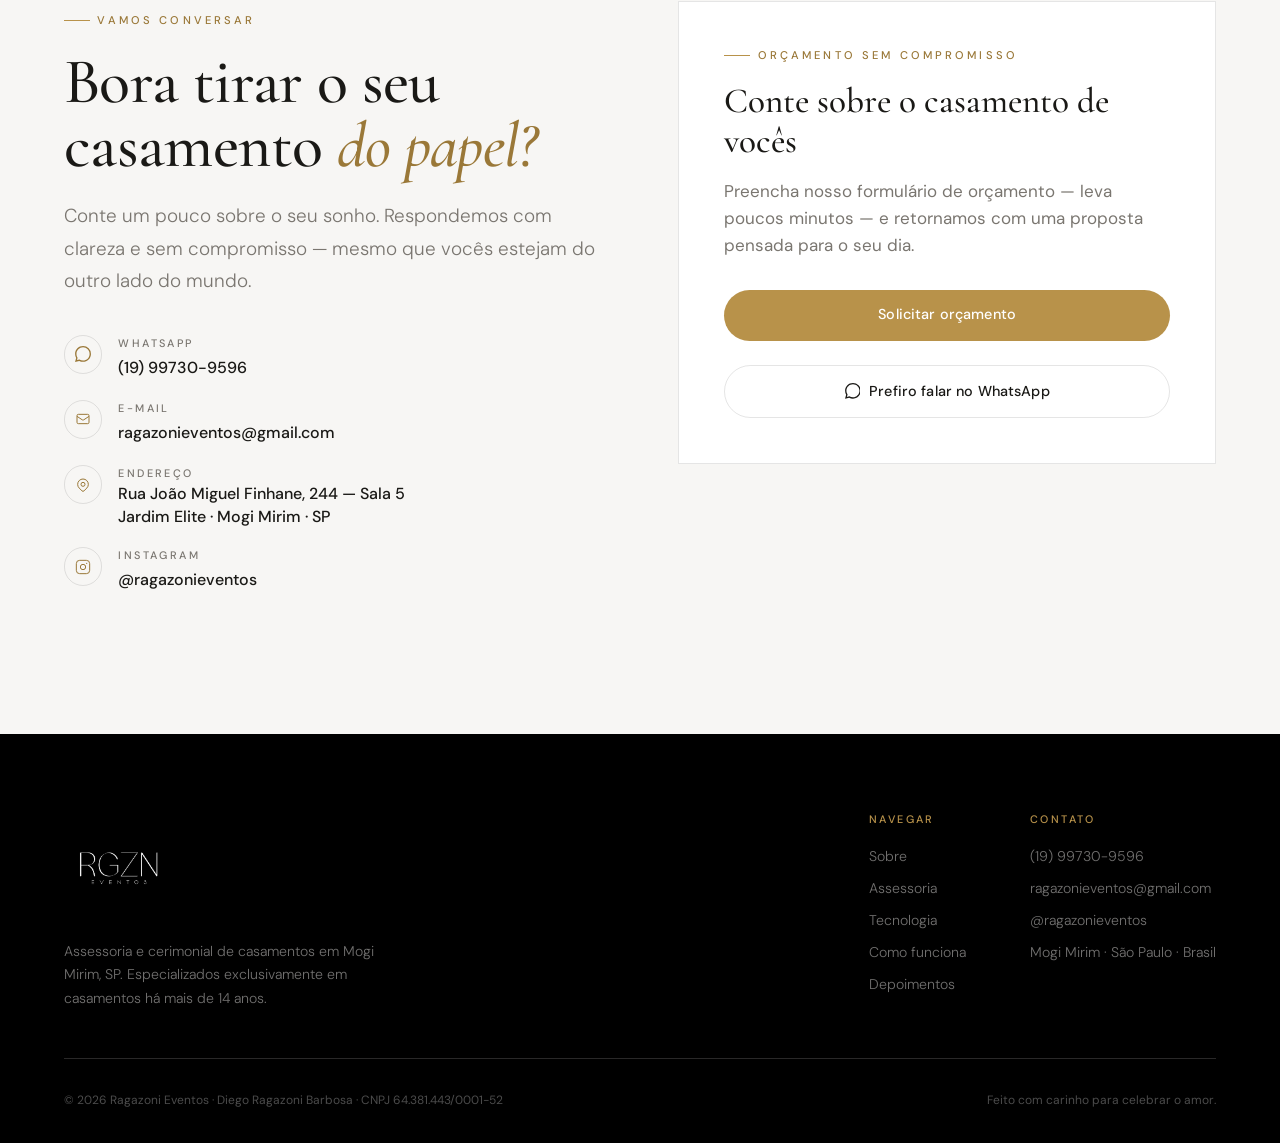
==== commit 505bed18: "Remove formulário de contato; quadro de orçamento e "Planejar meu casamento" levam ao formulário da " ====
--- a/index.html
+++ b/index.html
@@ -76,7 +76,7 @@
         </h1>
         <div class="hero-bottom">
           <div class="hero-actions">
-            <a href="#contato" class="btn btn-primary">Planejar meu casamento</a>
+            <a href="https://wdy.be/ragazoni-eventos-lead" target="_blank" rel="noopener" class="btn btn-primary">Planejar meu casamento</a>
             <a href="#tecnologia" class="link-arrow">Ver como funciona a distância
               <svg viewBox="0 0 24 24" fill="none" stroke="currentColor" stroke-width="2"><path d="M5 12h14M13 6l6 6-6 6"/></svg>
             </a>
@@ -430,7 +430,7 @@
       <div class="contato-left" data-reveal>
         <span class="eyebrow">Vamos conversar</span>
         <h2 class="display">Bora tirar o seu casamento <em>do papel?</em></h2>
-        <p class="lead">Conte um pouco sobre o seu sonho. Respondemos pelo WhatsApp com clareza, sem compromisso — mesmo que vocês estejam do outro lado do mundo.</p>
+        <p class="lead">Conte um pouco sobre o seu sonho. Respondemos com clareza e sem compromisso — mesmo que vocês estejam do outro lado do mundo.</p>
         <div class="contato-meta">
           <div class="cmeta">
             <span class="ic"><svg viewBox="0 0 24 24" fill="currentColor"><path d="M.057 24l1.687-6.163a11.867 11.867 0 01-1.587-5.946C.16 5.335 5.495 0 12.05 0a11.82 11.82 0 018.413 3.488 11.82 11.82 0 013.48 8.414c-.003 6.557-5.338 11.892-11.893 11.892a11.9 11.9 0 01-5.688-1.448L.057 24zm6.597-3.807c1.676.995 3.276 1.591 5.392 1.592 5.448 0 9.886-4.434 9.889-9.885.002-5.462-4.415-9.89-9.881-9.892-5.452 0-9.887 4.434-9.889 9.884-.001 2.225.651 3.891 1.746 5.634l-.999 3.648 3.742-.981z"/></svg></span>
@@ -451,35 +451,16 @@
         </div>
       </div>
 
-      <form class="form" id="contactForm" data-reveal style="--d:.12s" novalidate>
-        <div class="field">
-          <label for="nome">Seu nome</label>
-          <input type="text" id="nome" name="nome" placeholder="Como podemos chamar vocês?" required />
-        </div>
-        <div class="row">
-          <div class="field">
-            <label for="tipo">Data prevista</label>
-            <input type="text" id="tipo" name="tipo" placeholder="ex: março/2026 ou a definir" />
-          </div>
-          <div class="field">
-            <label for="cidade">Cidade onde moram</label>
-            <input type="text" id="cidade" name="cidade" placeholder="ex: São Paulo – SP" />
-          </div>
-        </div>
-        <div class="field">
-          <label for="whats">WhatsApp</label>
-          <input type="tel" id="whats" name="whats" placeholder="(00) 00000-0000" required />
-        </div>
-        <div class="field">
-          <label for="msg">Conte sobre o seu sonho</label>
-          <textarea id="msg" name="msg" rows="3" placeholder="Número de convidados, estilo, local de interesse..."></textarea>
-        </div>
-        <button type="submit" class="btn btn-gold">
+      <div class="form contato-cta" data-reveal style="--d:.12s">
+        <span class="eyebrow">Orçamento sem compromisso</span>
+        <h3>Conte sobre o casamento de vocês</h3>
+        <p>Preencha nosso formulário de orçamento — leva poucos minutos — e retornamos com uma proposta pensada para o seu dia.</p>
+        <a href="https://wdy.be/ragazoni-eventos-lead" target="_blank" rel="noopener" class="btn btn-gold">Solicitar orçamento</a>
+        <a href="https://wa.me/5519997309596" target="_blank" rel="noopener" class="btn btn-ghost contato-zap">
           <svg viewBox="0 0 24 24" fill="currentColor"><path d="M.057 24l1.687-6.163a11.867 11.867 0 01-1.587-5.946C.16 5.335 5.495 0 12.05 0a11.82 11.82 0 018.413 3.488 11.82 11.82 0 013.48 8.414c-.003 6.557-5.338 11.892-11.893 11.892a11.9 11.9 0 01-5.688-1.448L.057 24zm6.597-3.807c1.676.995 3.276 1.591 5.392 1.592 5.448 0 9.886-4.434 9.889-9.885.002-5.462-4.415-9.89-9.881-9.892-5.452 0-9.887 4.434-9.889 9.884-.001 2.225.651 3.891 1.746 5.634l-.999 3.648 3.742-.981z"/></svg>
-          Enviar pelo WhatsApp
-        </button>
-        <p class="hint">Abrimos uma conversa no WhatsApp com suas informações. Respondemos rapidinho.</p>
-      </form>
+          Prefiro falar no WhatsApp
+        </a>
+      </div>
     </div>
   </section>
 </main>
--- a/styles.css
+++ b/styles.css
@@ -611,3 +611,10 @@
 }
 .gal-tile:hover figcaption:not(:empty) { opacity: 1; }
 @media (prefers-reduced-motion: reduce) { .gal-tile img { transition: none; } }
+
+/* Quadro de orçamento no lugar do antigo formulário de contato */
+.contato-cta { display: flex; flex-direction: column; gap: 1rem; justify-content: center; }
+.contato-cta h3 { font-family: var(--display); font-weight: 500; font-size: clamp(1.6rem, 3vw, 2.2rem); line-height: 1.15; }
+.contato-cta p { color: var(--muted); line-height: 1.6; margin-bottom: 0.4rem; }
+.contato-cta .btn { justify-content: center; text-align: center; }
+.contato-cta .contato-zap svg { width: 1.1em; height: 1.1em; }
